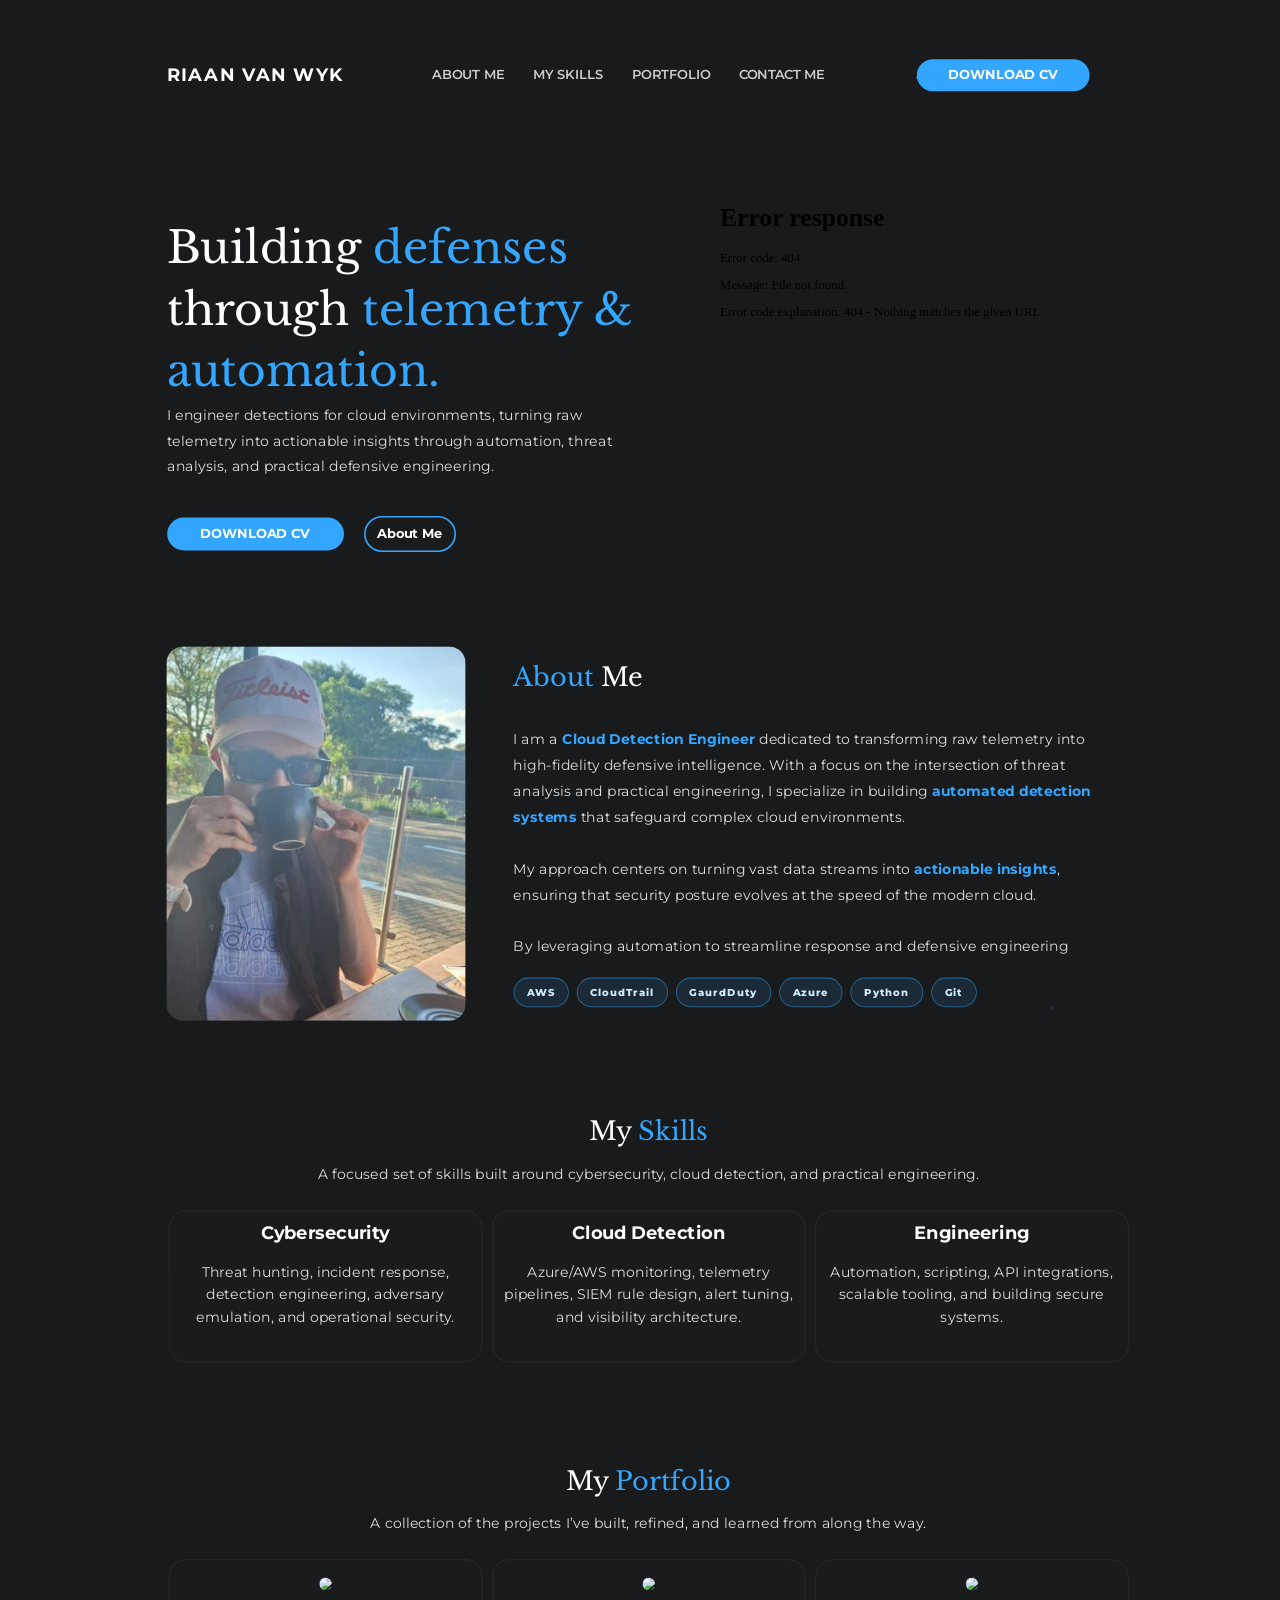
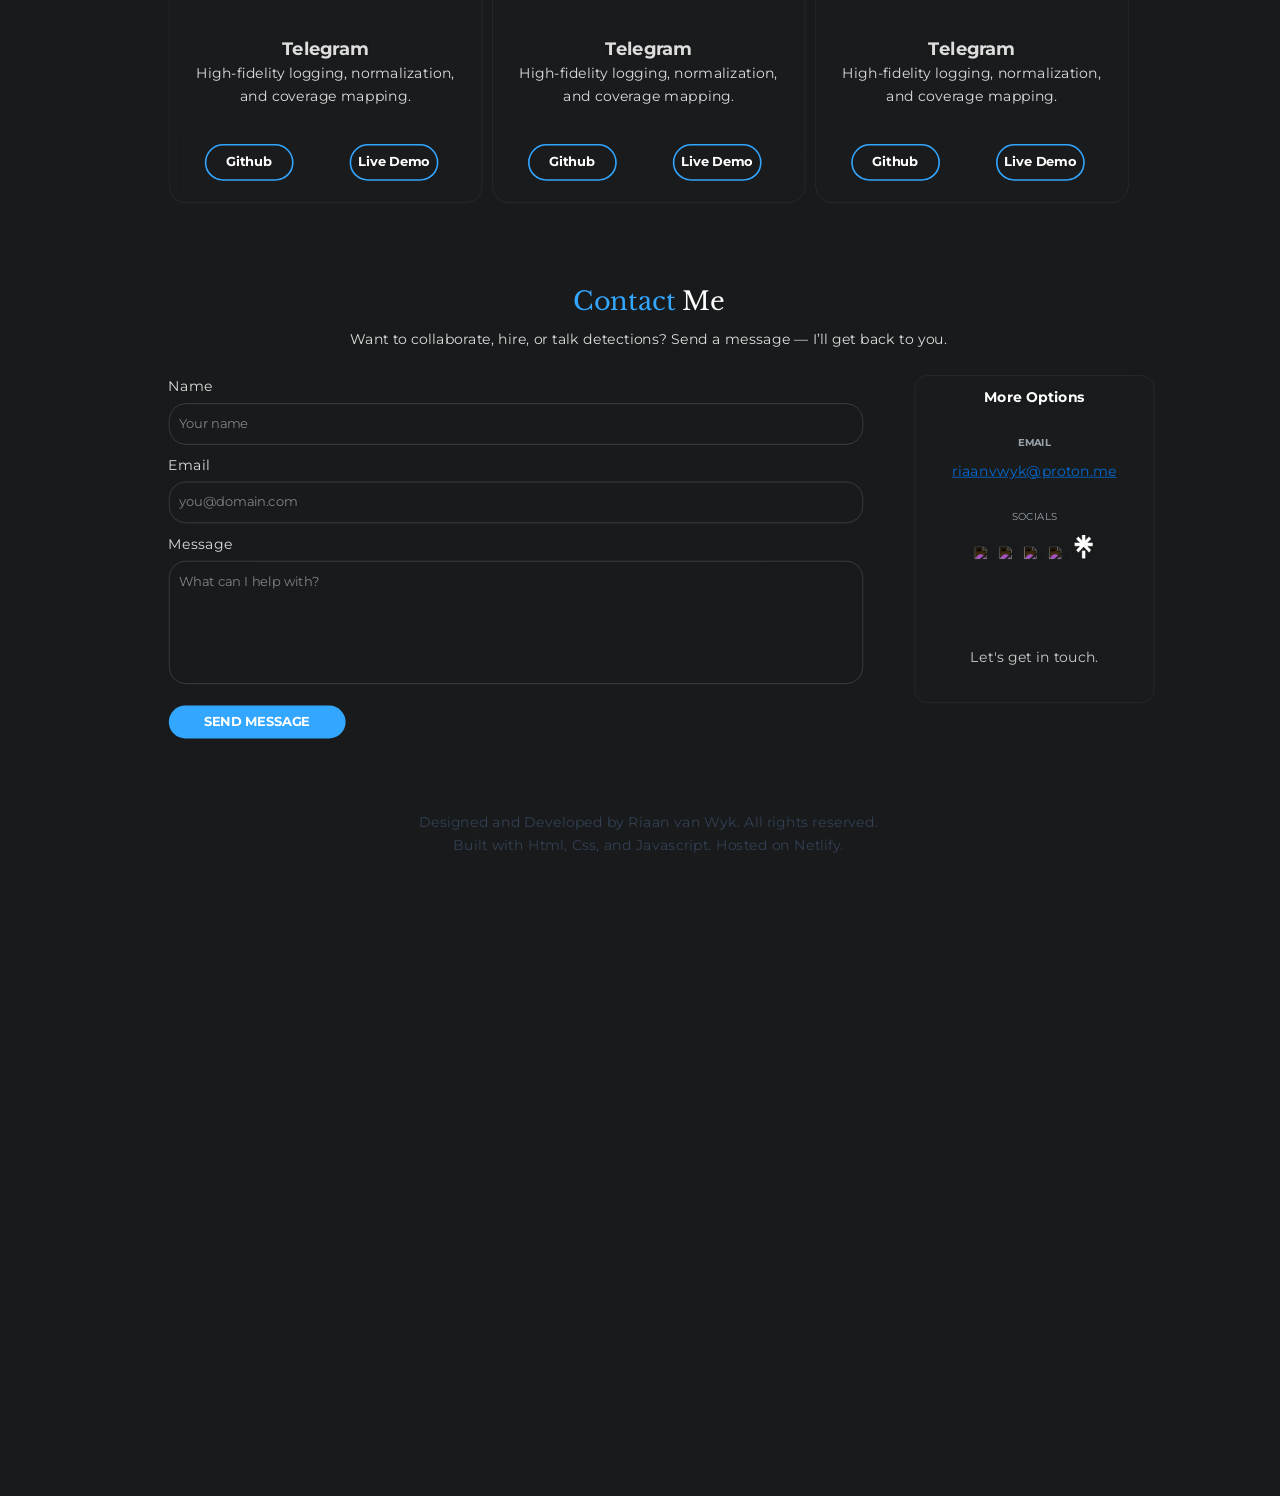
==== contact.html @ 00f238d2 "Add files via upload" ====
﻿<!DOCTYPE html>
<html lang="en-US" prefix="og: https://ogp.me/ns#">
<meta name="viewport" content="width=device-width, initial-scale=1.0">

<head>
  <link rel="preconnect" href="https://fonts.googleapis.com">
  <link rel="preconnect" href="https://fonts.gstatic.com" crossorigin>
  <link
    href="https://fonts.googleapis.com/css2?family=Google+Sans:ital,opsz,wght@0,17..18,400..700;1,17..18,400..700&family=Libre+Baskerville:ital,wght@0,400..700;1,400..700&display=swap"
    rel="stylesheet">

  <!-- Custom Styles -->

  <script>
    function cv() {
      window.open('./cv_Riaan_van_Wyk.docx', '_blank').focus()
    }
    function about() {
      document.getElementById("about").scrollIntoView({
        behavior: "smooth"
      });
    }
    function skills() {
      document.getElementById("skills").scrollIntoView({
        behavior: "smooth"
      });
    }
    function portfolio() {
      document.getElementById("portfolio").scrollIntoView({
        behavior: "smooth"
      });
    }
    function contact() {
      document.getElementById("contact").scrollIntoView({
        behavior: "smooth"
      });
    }

    window.onload = function () {
      setTimeout(function () {
        window.location.href = '#contact'
      }, 1) // A 10ms delay is usually enough to override the browser auto-jump
    }

  </script>
<script>
      function github() {

      parent.location = "https://github.com/Infinity101-jpg/";
    }
    function insta() {
      parent.location = "https://instagram.com/vwykriaan/";
    }
        function linkedin() {
      parent.location = "https://www.linkedin.com/in/riaanvanwyk0810/";
    }
    function x() {
      parent.location = "https://x.com/Riaan461305";
    }
    function linktree() {
      parent.location = "https://linktr.ee/riaanvanwyk";
    }
    function mailme() {
      parent.location = "mailto:riaanvwyk@proton.me";
      window.location.href = "#contact";
    }
</script>
  <style>
    @media (min-width:1251px) {
      .spacer {
        font-size: 0px !important;
        display: none;
      }
    }

    .dots {
      color: #181a1b !important;
      background-color: #181a1b !important;
    }

    .header-name {
      background-color: #181a1b;
      font-size: 22px;
      font-weight: bolder;
      letter-spacing: 2.0px;
      line-height: 2.5 !important;
      color: #fff;
      white-space: nowrap;
      word-break: keep-all;
      display: inline-block;
      max-width: 100%;
      margin-left: 5rem !important;
    }



    @media (max-width: 1250px) {
      .header-name {
        font-size: 21px !important;
      }

      .download {
        width: 200px !important;
        transition: cubic-bezier(1, 0, 0, 1) 0s !important;
      }

      .cloudsec {
        margin-left: -270px !important;
        margin-right: 80px;
        width: calc(56vw + 30px);
        float: right;
      }



      iframe {
        overflow: hidden !important;
      }

      .textinner {
        width: 95% !important;
      }

      .myskills-wrap {
        width: 95% !important;
        float: left;
      }

      .portfolio-actions button a {
        width: 103px !important;
        white-space: nowrap;
      }

      .portfolio-actions button a:hover {
        white-space: nowrap;
      }

      .portfolio-actions {
        padding-bottom: 50px !important;
      }

      h2,
      .myskills-card {
        border-radius: 0px !important;
      }

      .myskills-focus-card {
        height: 77% !important;
      }

      .contact-aside,
      .contact-chip {
        margin-left: 0px !important;
        width: 240px !important;
      }

      .myskills-wrap {
        margin-top: 198px !important
      }

      .myskills-cad {
        margin-top: -220px !important;
      }

      .myskills-tite {
        font-size: 0px !important;
        margin-top: 56px !important;
      }
    }

    .portfolio-actions button a {
      text-decoration: none !important;
    }

    .topdownload::after {
      content: ".........." !important;
      color: #33a6ff !important;
    }

    .topdownload::before {
      content: ".........." !important;
      color: #33a6ff !important;
    }

    .topdownload:hover::before {
      content: "....." !important;
      color: #33a6ff !important;
    }

    .topdownload:hover::after {
      content: "....." !important;
      color: #33a6ff !important;
    }

    .topdownload {
      transition: 0s !important
    }

    * {
      background-color: #181a1b !important;

    }

    a {
      transition: .1s !important;
    }

    .download:hover {
      width: 221px !important;
      letter-spacing: 2px !important;

    }



    .headerlink {
      font-weight: 600 !important;
      color: #ccc !important;
    }

    .headerlink:hover {
      color: #33a6ff !important;
      letter-spacing: 0px !important;
    }

    .lefthero {
      margin-left: 4.2vw;
    }

    a {
      cursor: pointer !important;
    }

    * {
      background-color: #181a1b !important;
    }

    .menu-link:hover {
      color: #33a6ff !important;
    }

    .btn-submit:hover {
      letter-spacing: 2px;
    }

    input,
    textarea {
      padding: 0 !important;
      background-color: #1b1d1e !important;
      border: 1px solid #444 !important;
      font-size: 15px !important;
      font-family: Arial !important;
    }

    path {
      background-color: aqua !important;
    }

    .elementor-col-66 {
      width: 100vw !important;
      margin-left: -230px !important;
    }

    .menu-link:hover,
    .elementor-item:hover {
      letter-spacing: 2px !important;
    }

    .blob-wrapper {
      position: relative;
      width: 420px;
      height: 420px;
      display: flex;
      justify-content: center;
      align-items: center;
    }

    .blue-blob {
      position: absolute;
      width: 420px;
      height: 420px;
      background: radial-gradient(circle at 30% 30%, #4da6ff, #0055ff);
      border-radius: 60% 40% 70% 30% / 40% 60% 30% 70%;
      animation: blobRotate 12s infinite linear;
      filter: blur(20px);
      opacity: 1;
      z-index: 1
    }

    @keyframes blobRotate {
      0% {
        transform: rotate(0deg) scale(1);
      }

      50% {
        transform: rotate(180deg) scale(1.05);
      }

      100% {
        transform: rotate(360deg) scale(1);
      }
    }

    .profile-photo {
      position: relative;
      width: 260px;
      height: 260px;
      border-radius: 50%;
      object-fit: cover;
      z-index: 999;
      border: 4px solid #181a1b;
    }

    .hero {
      display: flex;
      align-items: center;
      justify-content: space-between;
      padding: 60px 0;
      gap: 40px;
    }

    .hero-content {
      flex: 1;
      max-width: 600px;
    }

    .tag {
      font-size: 14px;
      font-weight: 600;
      color: #a855f7;
    }

    body {
      transform: scale(0.8);
      transform-origin: 0 0; /* Ensures it zooms from top-left */
      width: 125%; /* Adjust width to avoid overflow ($1/1.5 = 0.6666$) */
    }

    h1 {
      font-size: 48px;
      line-height: 1.2;
      margin: 20px 0;
    }

    .highlight {
      color: #33a6ff;
    }

    /* About chip / badge (unique class to avoid theme conflicts) */
    .about-badge {
      display: inline-flex;
      align-items: center;
      justify-content: center;
      padding: 11px 16px;
      border-radius: 999px;
      border: 1px solid rgba(51, 166, 255, 0.55);
      background: rgba(51, 166, 255, 0.12) !important;
      color: #cfe9ff;
      font-size: 13px;
      font-weight: 800;
      letter-spacing: 1px;
      cursor: default;
    }

    .about-badge:hover {
      border-color: rgba(51, 166, 255, 0.85);
    }

    p {
      font-size: 18px;
      margin-bottom: 30px;
      color: #444;
    }

    .buttons {
      display: flex;
      gap: 15px;
    }

    .btn {
      padding: 12px 22px;
      border-radius: 6px;
      font-weight: 600;
      text-decoration: none;
    }

    .btn.primary {
      background: #000;
      color: #fff;
    }

    .btn.secondary {
      background: #fff;
      border: 2px solid #000;
      color: #000;
    }

    .hero-image {
      flex: 1;
      display: flex;
      justify-content: center;
    }

    .hero-image img {
      width: 100%;
      max-width: 420px;
      border-radius: 12px;
      object-fit: cover;
    }

    /* Responsive */
    @media (max-width: 900px) {
      .hero {
        flex-direction: column;
        text-align: center;
      }

      .hero-image {
        order: -1;
      }
    }

    body {
      margin: 0;
      height: 200vh !important;
      justify-content: center;
      align-items: center;
    }

    html {
      height: 1px !important;
    }

    .center-box {
      width: 1183px;
      height: 2000px;
      background: transparent !important;
    }
  </style>
  <link rel="stylesheet" href="./w3css.css">

  <link rel="alternate" type="application/rss+xml" href="https://digitaltechnoboxess.com/feed/">
  <!-- Google Tag Manager -->


  <meta name="google-site-verification" content="n6RWavmDfjEUTJ6WFbWmafMRkAKXBaIjyy5vaB46PsI" />
  <meta charset="UTF-8">
  <meta name="viewport" content="width=device-width, initial-scale=1">
  <link rel="profile" href="https://gmpg.org/xfn/11">

  <script src="./extra_scripts.js"></script>

  <!-- Search Engine Optimization by Rank Math - https://rankmath.com/ -->
  <title>Riaan van Wyk | Cloud Detection Engineer</title>
  <meta name="description"
    content="Discover the latest digital marketing and tech tips right here at Digital Techno Box!" />
  <meta name="robots" content="follow, index, max-snippet:-1, max-video-preview:-1, max-image-preview:large" />
  <link rel="canonical" href="https://digitaltechnoboxess.com/" />
  <meta property="og:locale" content="en_US" />
  <meta property="og:type" content="website" />
  <meta property="og:title"
    content="Digital Techno Box | All Digital Marketing &amp; Tech Tips, Tricks - Digital Techno Box" />
  <meta property="og:description"
    content="Discover the latest digital marketing and tech tips right here at Digital Techno Box!" />
  <meta property="og:url" content="https://digitaltechnoboxess.com/" />
  <meta property="og:site_name" content="Digital Techno Box" />
  <meta property="og:updated_time" content="2023-04-30T12:24:31+00:00" />
  <meta property="article:published_time" content="2023-04-22T07:09:15+00:00" />
  <meta property="article:modified_time" content="2023-04-30T12:24:31+00:00" />
  <meta name="twitter:card" content="summary_large_image" />
  <meta name="twitter:title"
    content="Digital Techno Box | All Digital Marketing &amp; Tech Tips, Tricks - Digital Techno Box" />
  <meta name="twitter:description"
    content="Discover the latest digital marketing and tech tips right here at Digital Techno Box!" />
  <meta name="twitter:label1" content="Written by" />
  <meta name="twitter:data1" content="Someshwar Kumbhar" />
  <meta name="twitter:label2" content="Time to read" />
  <meta name="twitter:data2" content="Less than a minute" />
  <script type="application/ld+json"
    class="rank-math-schema">{"@context":"https://schema.org","@graph":[{"@type":"Organization","@id":"https://digitaltechnoboxess.com/#organization","name":"admin","url":"https://digitaltechnoboxess.com","logo":{"@type":"ImageObject","@id":"https://digitaltechnoboxess.com/#logo","url":"https://digitaltechnoboxess.com/wp-content/uploads/2021/12/micro-logo-01.png","contentUrl":"https://digitaltechnoboxess.com/wp-content/uploads/2021/12/micro-logo-01.png","caption":"Digital Techno Box","inLanguage":"en-US","width":"904","height":"279"}},{"@type":"WebSite","@id":"https://digitaltechnoboxess.com/#website","url":"https://digitaltechnoboxess.com","name":"Digital Techno Box","publisher":{"@id":"https://digitaltechnoboxess.com/#organization"},"inLanguage":"en-US","potentialAction":{"@type":"SearchAction","target":"https://digitaltechnoboxess.com/?s={search_term_string}","query-input":"required name=search_term_string"}},{"@type":"WebPage","@id":"https://digitaltechnoboxess.com/#webpage","url":"https://digitaltechnoboxess.com/","name":"Digital Techno Box | All Digital Marketing &amp; Tech Tips, Tricks - Digital Techno Box","datePublished":"2023-04-22T07:09:15+00:00","dateModified":"2023-04-30T12:24:31+00:00","about":{"@id":"https://digitaltechnoboxess.com/#organization"},"isPartOf":{"@id":"https://digitaltechnoboxess.com/#website"},"inLanguage":"en-US"},{"@type":"Person","@id":"https://digitaltechnoboxess.com/author/admin/","name":"Someshwar Kumbhar","description":"My name is Someshwar Kumbhar, and I hold a M.C.A degree from Shivaji University, Kolhapur. With a strong passion for digital marketing, I have been actively involved in the field of SEO since 2018.","url":"https://digitaltechnoboxess.com/author/admin/","image":{"@type":"ImageObject","@id":"https://secure.gravatar.com/avatar/8fbb1780eb636de105585e5d544920d1917be2e1932281afa52e9e69c3ce896c?s=96&amp;d=mm&amp;r=g","url":"https://secure.gravatar.com/avatar/8fbb1780eb636de105585e5d544920d1917be2e1932281afa52e9e69c3ce896c?s=96&amp;d=mm&amp;r=g","caption":"Someshwar Kumbhar","inLanguage":"en-US"},"sameAs":["https://digitaltechnoboxess.com","https://www.facebook.com/someshwar.kumbhar7/"],"worksFor":{"@id":"https://digitaltechnoboxess.com/#organization"}},{"@type":"Article","headline":"Digital Techno Box | All Digital Marketing &amp; Tech Tips, Tricks - Digital Techno Box","datePublished":"2023-04-22T07:09:15+00:00","dateModified":"2023-04-30T12:24:31+00:00","author":{"@id":"https://digitaltechnoboxess.com/author/admin/","name":"Someshwar Kumbhar"},"publisher":{"@id":"https://digitaltechnoboxess.com/#organization"},"description":"Discover the latest digital marketing and tech tips right here at Digital Techno Box!","name":"Digital Techno Box | All Digital Marketing &amp; Tech Tips, Tricks - Digital Techno Box","@id":"https://digitaltechnoboxess.com/#richSnippet","isPartOf":{"@id":"https://digitaltechnoboxess.com/#webpage"},"inLanguage":"en-US","mainEntityOfPage":{"@id":"https://digitaltechnoboxess.com/#webpage"}}]}</script>
  <!-- /Rank Math WordPress SEO plugin -->

  <link rel='dns-prefetch' href='//fonts.googleapis.com' />
  <link rel="alternate" type="application/rss+xml" title="Digital Techno Box &raquo; Feed"
    href="https://digitaltechnoboxess.com/feed/" />
  <link rel="alternate" type="application/rss+xml" title="Digital Techno Box &raquo; Comments Feed"
    href="https://digitaltechnoboxess.com/comments/feed/" />
  <link rel="alternate" title="oEmbed (JSON)" type="application/json+oembed"
    href="https://digitaltechnoboxess.com/wp-json/oembed/1.0/embed?url=https%3A%2F%2Fdigitaltechnoboxess.com%2F" />
  <link rel="alternate" title="oEmbed (XML)" type="text/xml+oembed"
    href="https://digitaltechnoboxess.com/wp-json/oembed/1.0/embed?url=https%3A%2F%2Fdigitaltechnoboxess.com%2F&#038;format=xml" />
  <link rel="alternate" type="application/rss+xml" title="Digital Techno Box &raquo; Stories Feed"
    href="https://digitaltechnoboxess.com/web-stories/feed/">
  <style id='wp-img-auto-sizes-contain-inline-css'>
    img:is([sizes=auto i], [sizes^="auto," i]) {
      contain-intrinsic-size: 3000px 1500px
    }

    /*# sourceURL=wp-img-auto-sizes-contain-inline-css */
  </style>
  <link rel='stylesheet' id='astra-theme-css-css'
    href='https://digitaltechnoboxess.com/wp-content/themes/astra/assets/css/minified/main.min.css?ver=4.1.3'
    media='all' />
  <style id='astra-theme-css-inline-css'>
    :root {
      --ast-container-default-xlg-padding: 3em;
      --ast-container-default-lg-padding: 3em;
      --ast-container-default-slg-padding: 2em;
      --ast-container-default-md-padding: 3em;
      --ast-container-default-sm-padding: 3em;
      --ast-container-default-xs-padding: 2.4em;
      --ast-container-default-xxs-padding: 1.8em;
      --ast-code-block-background: #ECEFF3;
      --ast-comment-inputs-background: #F9FAFB;
    }

    html {
      font-size: 112.5%;
    }

    a {
      color: var(--ast-global-color-0);
    }

    a:hover,
    a:focus {
      color: var(--ast-global-color-1);
    }

    body,
    button,
    input,
    select,
    textarea,
    .ast-button,
    .ast-custom-button {
      font-family: 'Montserrat', sans-serif;
      font-weight: 400;
      font-size: 18px;
      font-size: 1rem;
      line-height: 1.6em;
    }

    blockquote {
      color: var(--ast-global-color-3);
    }

    h1,
    .entry-content h1,
    h2,
    .entry-content h2,
    h3,
    .entry-content h3,
    h4,
    .entry-content h4,
    h5,
    .entry-content h5,
    h6,
    .entry-content h6,
    .site-title,
    .site-title a {
      font-family: 'Roboto Condensed', sans-serif;
      font-weight: normal;
    }

    .site-title {
      font-size: 26px;
      font-size: 1.4444444444444rem;
      display: block;
    }

    .site-header .site-description {
      font-size: 15px;
      font-size: 0.83333333333333rem;
      display: none;
    }

    .entry-title {
      font-size: 26px;
      font-size: 1.4444444444444rem;
    }

    h1,
    .entry-content h1 {
      font-size: 40px;
      font-size: 2.2222222222222rem;
      font-weight: normal;
      font-family: 'Roboto Condensed', sans-serif;
      line-height: 1.4em;
    }

    h2,
    .entry-content h2 {
      font-size: 32px;
      font-size: 1.7777777777778rem;
      font-weight: 700;
      font-family: 'Roboto Condensed', sans-serif;
      line-height: 1.25em;
    }

    h3,
    .entry-content h3 {
      font-size: 26px;
      font-size: 1.4444444444444rem;
      font-weight: normal;
      font-family: 'Roboto Condensed', sans-serif;
      line-height: 1.2em;
    }

    h4,
    .entry-content h4 {
      font-size: 24px;
      font-size: 1.3333333333333rem;
      line-height: 1.2em;
      font-weight: normal;
      font-family: 'Roboto Condensed', sans-serif;
    }

    h5,
    .entry-content h5 {
      font-size: 20px;
      font-size: 1.1111111111111rem;
      line-height: 1.2em;
      font-weight: normal;
      font-family: 'Roboto Condensed', sans-serif;
    }

    h6,
    .entry-content h6 {
      font-size: 16px;
      font-size: 0.88888888888889rem;
      line-height: 1.25em;
      font-weight: normal;
      font-family: 'Roboto Condensed', sans-serif;
    }

    ::selection {
      background-color: var(--ast-global-color-0);
      color: #ffffff;
    }

    body,
    h1,
    .entry-title a,
    .entry-content h1,
    h2,
    .entry-content h2,
    h3,
    .entry-content h3,
    h4,
    .entry-content h4,
    h5,
    .entry-content h5,
    h6,
    .entry-content h6 {
      color: var(--ast-global-color-3);
    }

    .tagcloud a:hover,
    .tagcloud a:focus,
    .tagcloud a.current-item {
      color: #ffffff;
      border-color: var(--ast-global-color-0);
      background-color: var(--ast-global-color-0);
    }

    input:focus,
    input[type="text"]:focus,
    input[type="email"]:focus,
    input[type="url"]:focus,
    input[type="password"]:focus,
    input[type="reset"]:focus,
    input[type="search"]:focus,
    textarea:focus {
      border-color: var(--ast-global-color-0);
    }

    input[type="radio"]:checked,
    input[type=reset],
    input[type="checkbox"]:checked,
    input[type="checkbox"]:hover:checked,
    input[type="checkbox"]:focus:checked,
    input[type=range]::-webkit-slider-thumb {
      border-color: var(--ast-global-color-0);
      background-color: var(--ast-global-color-0);
      box-shadow: none;
    }

    .site-footer a:hover+.post-count,
    .site-footer a:focus+.post-count {
      background: var(--ast-global-color-0);
      border-color: var(--ast-global-color-0);
    }

    .single .nav-links .nav-previous,
    .single .nav-links .nav-next {
      color: var(--ast-global-color-0);
    }

    .entry-meta,
    .entry-meta * {
      line-height: 1.45;
      color: var(--ast-global-color-0);
    }

    .entry-meta a:hover,
    .entry-meta a:hover *,
    .entry-meta a:focus,
    .entry-meta a:focus *,
    .page-links>.page-link,
    .page-links .page-link:hover,
    .post-navigation a:hover {
      color: var(--ast-global-color-1);
    }

    #cat option,
    .secondary .calendar_wrap thead a,
    .secondary .calendar_wrap thead a:visited {
      color: var(--ast-global-color-0);
    }

    .secondary .calendar_wrap #today,
    .ast-progress-val span {
      background: var(--ast-global-color-0);
    }

    .secondary a:hover+.post-count,
    .secondary a:focus+.post-count {
      background: var(--ast-global-color-0);
      border-color: var(--ast-global-color-0);
    }

    .calendar_wrap #today>a {
      color: #ffffff;
    }

    .page-links .page-link,
    .single .post-navigation a {
      color: var(--ast-global-color-0);
    }

    .ast-archive-title {
      color: var(--ast-global-color-2);
    }

    .widget-title {
      font-size: 25px;
      font-size: 1.3888888888889rem;
      color: var(--ast-global-color-2);
    }

    .ast-single-post .entry-content a,
    .ast-comment-content a:not(.ast-comment-edit-reply-wrap a) {
      text-decoration: underline;
    }

    .ast-single-post .wp-block-button .wp-block-button__link,
    .ast-single-post .elementor-button-wrapper .elementor-button,
    .ast-single-post .entry-content .uagb-tab a,
    .ast-single-post .entry-content .uagb-ifb-cta a,
    .ast-single-post .entry-content .wp-block-uagb-buttons a,
    .ast-single-post .entry-content .uabb-module-content a,
    .ast-single-post .entry-content .uagb-post-grid a,
    .ast-single-post .entry-content .uagb-timeline a,
    .ast-single-post .entry-content .uagb-toc__wrap a,
    .ast-single-post .entry-content .uagb-taxomony-box a,
    .ast-single-post .entry-content .woocommerce a,
    .entry-content .wp-block-latest-posts>li>a,
    .ast-single-post .entry-content .wp-block-file__button {
      text-decoration: none;
    }

    a:focus-visible,
    .ast-menu-toggle:focus-visible,
    .site .skip-link:focus-visible,
    .wp-block-loginout input:focus-visible,
    .wp-block-search.wp-block-search__button-inside .wp-block-search__inside-wrapper,
    .ast-header-navigation-arrow:focus-visible {
      outline-style: dotted;
      outline-color: inherit;
      outline-width: thin;
      border-color: transparent;
    }

    input:focus,
    input[type="text"]:focus,
    input[type="email"]:focus,
    input[type="url"]:focus,
    input[type="password"]:focus,
    input[type="reset"]:focus,
    input[type="search"]:focus,
    textarea:focus,
    .wp-block-search__input:focus,
    [data-section="section-header-mobile-trigger"] .ast-button-wrap .ast-mobile-menu-trigger-minimal:focus,
    .ast-mobile-popup-drawer.active .menu-toggle-close:focus,
    .woocommerce-ordering select.orderby:focus,
    #ast-scroll-top:focus,
    .woocommerce a.add_to_cart_button:focus,
    .woocommerce .button.single_add_to_cart_button:focus {
      border-style: dotted;
      border-color: inherit;
      border-width: thin;
      outline-color: transparent;
    }

    .ast-logo-title-inline .site-logo-img {
      padding-right: 1em;
    }

    .site-logo-img img {
      transition: all 0.2s linear;
    }

    .ast-page-builder-template .hentry {
      margin: 0;
    }

    .ast-page-builder-template .site-content>.ast-container {
      max-width: 100%;
      padding: 0;
    }

    .ast-page-builder-template .site-content #primary {
      padding: 0;
      margin: 0;
    }

    .ast-page-builder-template .no-results {
      text-align: center;
      margin: 4em auto;
    }

    .ast-page-builder-template .ast-pagination {
      padding: 2em;
    }

    .ast-page-builder-template .entry-header.ast-no-title.ast-no-thumbnail {
      margin-top: 0;
    }

    .ast-page-builder-template .entry-header.ast-header-without-markup {
      margin-top: 0;
      margin-bottom: 0;
    }

    .ast-page-builder-template .entry-header.ast-no-title.ast-no-meta {
      margin-bottom: 0;
    }

    .ast-page-builder-template.single .post-navigation {
      padding-bottom: 2em;
    }

    .ast-page-builder-template.single-post .site-content>.ast-container {
      max-width: 100%;
    }

    .ast-page-builder-template .entry-header {
      margin-top: 2em;
      margin-left: auto;
      margin-right: auto;
    }

    .ast-page-builder-template .ast-archive-description {
      margin: 2em auto 0;
      padding-left: 20px;
      padding-right: 20px;
    }

    .ast-page-builder-template .ast-row {
      margin-left: 0;
      margin-right: 0;
    }

    .single.ast-page-builder-template .entry-header+.entry-content {
      margin-bottom: 2em;
    }

    @media(min-width: 921px) {

      .ast-page-builder-template.archive.ast-right-sidebar .ast-row article,
      .ast-page-builder-template.archive.ast-left-sidebar .ast-row article {
        padding-left: 0;
        padding-right: 0;
      }
    }

    @media (max-width:921px) {
      #ast-desktop-header {
        display: none;
      }
    }

    @media (min-width:921px) {
      #ast-mobile-header {
        display: none;
      }
    }

    .wp-block-buttons.aligncenter {
      justify-content: center;
    }

    @media (max-width:921px) {

      .ast-theme-transparent-header #primary,
      .ast-theme-transparent-header #secondary {
        padding: 0;
      }
    }

    @media (max-width:921px) {
      .ast-plain-container.ast-no-sidebar #primary {
        padding: 0;
      }
    }

    .ast-plain-container.ast-no-sidebar #primary {
      margin-top: 0;
      margin-bottom: 0;
    }

    .wp-block-button.is-style-outline .wp-block-button__link {
      border-color: var(--ast-global-color-0);
    }

    div.wp-block-button.is-style-outline>.wp-block-button__link:not(.has-text-color),
    div.wp-block-button.wp-block-button__link.is-style-outline:not(.has-text-color) {
      color: var(--ast-global-color-0);
    }

    .wp-block-button.is-style-outline .wp-block-button__link:hover,
    div.wp-block-button.is-style-outline .wp-block-button__link:focus,
    div.wp-block-button.is-style-outline>.wp-block-button__link:not(.has-text-color):hover,
    div.wp-block-button.wp-block-button__link.is-style-outline:not(.has-text-color):hover {
      color: #ffffff;
      background-color: var(--ast-global-color-1);
      border-color: var(--ast-global-color-1);
    }

    .post-page-numbers.current .page-link,
    .ast-pagination .page-numbers.current {
      color: #ffffff;
      border-color: var(--ast-global-color-0);
      background-color: var(--ast-global-color-0);
      border-radius: 2px;
    }

    h1.widget-title {
      font-weight: normal;
    }

    h2.widget-title {
      font-weight: 700;
    }

    h3.widget-title {
      font-weight: normal;
    }

    #page {
      display: inline;
      flex-direction: column;
      min-height: 100vh;
    }

    .ast-404-layout-1 h1.page-title {
      color: var(--ast-global-color-2);
    }

    .single .post-navigation a {
      line-height: 1em;
      height: inherit;
    }

    .error-404 .page-sub-title {
      font-size: 1.5rem;
      font-weight: inherit;
    }

    .search .site-content .content-area .search-form {
      margin-bottom: 0;
    }

    #page .site-content {
      flex-grow: 1;
    }

    .widget {
      margin-bottom: 3.5em;
    }

    #secondary li {
      line-height: 1.5em;
    }

    #secondary .wp-block-group h2 {
      margin-bottom: 0.7em;
    }

    #secondary h2 {
      font-size: 1.7rem;
    }

    .ast-separate-container .ast-article-post,
    .ast-separate-container .ast-article-single,
    .ast-separate-container .ast-comment-list li.depth-1,
    .ast-separate-container .comment-respond {
      padding: 3em;
    }

    .ast-separate-container .ast-comment-list li.depth-1,
    .hentry {
      margin-bottom: 2em;
    }

    .ast-separate-container .ast-archive-description,
    .ast-separate-container .ast-author-box {
      background-color: var(--ast-global-color-5);
      border-bottom: 1px solid var(--ast-border-color);
    }

    .ast-separate-container .comments-title {
      padding: 2em 2em 0 2em;
    }

    .ast-page-builder-template .comment-form-textarea,
    .ast-comment-formwrap .ast-grid-common-col {
      padding: 0;
    }

    .ast-comment-formwrap {
      padding: 0 20px;
      display: inline-flex;
      column-gap: 20px;
    }

    .archive.ast-page-builder-template .entry-header {
      margin-top: 2em;
    }

    .ast-page-builder-template .ast-comment-formwrap {
      width: 100%;
    }

    .entry-title {
      margin-bottom: 0.5em;
    }

    .ast-archive-description p {
      font-size: inherit;
      font-weight: inherit;
      line-height: inherit;
    }

    @media (min-width:921px) {

      .ast-left-sidebar.ast-page-builder-template #secondary,
      .archive.ast-right-sidebar.ast-page-builder-template .site-main {
        padding-left: 20px;
        padding-right: 20px;
      }
    }

    @media (max-width:544px) {
      .ast-comment-formwrap.ast-row {
        column-gap: 10px;
        display: inline-block;
      }

      #ast-commentform .ast-grid-common-col {
        position: relative;
        width: 100%;
      }
    }

    @media (min-width:1201px) {

      .ast-separate-container .ast-article-post,
      .ast-separate-container .ast-article-single,
      .ast-separate-container .ast-author-box,
      .ast-separate-container .ast-404-layout-1,
      .ast-separate-container .no-results {
        padding: 3em;
      }
    }

    @media (max-width:921px) {

      .ast-separate-container #primary,
      .ast-separate-container #secondary {
        padding: 1.5em 0;
      }

      #primary,
      #secondary {
        padding: 1.5em 0;
        margin: 0;
      }

      .ast-left-sidebar #content>.ast-container {
        display: flex;
        flex-direction: column-reverse;
        width: 100%;
      }
    }

    @media (min-width:922px) {

      .ast-separate-container.ast-right-sidebar #primary,
      .ast-separate-container.ast-left-sidebar #primary {
        border: 0;
      }

      .search-no-results.ast-separate-container #primary {
        margin-bottom: 4em;
      }
    }

    .elementor-button-wrapper .elementor-button {
      border-style: solid;
      text-decoration: none;
      border-top-width: 0;
      border-right-width: 0;
      border-left-width: 0;
      border-bottom-width: 0;
    }

    body .elementor-button.elementor-size-sm,
    body .elementor-button.elementor-size-xs,
    body .elementor-button.elementor-size-md,
    body .elementor-button.elementor-size-lg,
    body .elementor-button.elementor-size-xl,
    body .elementor-button {
      padding-top: 15px;
      padding-right: 30px;
      padding-bottom: 15px;
      padding-left: 30px;
    }

    @media (max-width:921px) {

      .elementor-button-wrapper .elementor-button.elementor-size-sm,
      .elementor-button-wrapper .elementor-button.elementor-size-xs,
      .elementor-button-wrapper .elementor-button.elementor-size-md,
      .elementor-button-wrapper .elementor-button.elementor-size-lg,
      .elementor-button-wrapper .elementor-button.elementor-size-xl,
      .elementor-button-wrapper .elementor-button {
        padding-top: 14px;
        padding-right: 28px;
        padding-bottom: 14px;
        padding-left: 28px;
      }
    }

    @media (max-width:544px) {

      .elementor-button-wrapper .elementor-button.elementor-size-sm,
      .elementor-button-wrapper .elementor-button.elementor-size-xs,
      .elementor-button-wrapper .elementor-button.elementor-size-md,
      .elementor-button-wrapper .elementor-button.elementor-size-lg,
      .elementor-button-wrapper .elementor-button.elementor-size-xl,
      .elementor-button-wrapper .elementor-button {
        padding-top: 12px;
        padding-right: 24px;
        padding-bottom: 12px;
        padding-left: 24px;
      }
    }

    .elementor-button-wrapper .elementor-button {
      border-color: var(--ast-global-color-0);
      background-color: var(--ast-global-color-0);
    }

    .elementor-button-wrapper .elementor-button:hover,
    .elementor-button-wrapper .elementor-button:focus {
      color: #ffffff;
      background-color: var(--ast-global-color-1);
      border-color: var(--ast-global-color-1);
    }

    .wp-block-button .wp-block-button__link,
    .elementor-button-wrapper .elementor-button,
    .elementor-button-wrapper .elementor-button:visited {
      color: #ffffff;
    }

    .elementor-button-wrapper .elementor-button {
      font-weight: 500;
      font-size: 16px;
      font-size: 0.8rem;
      line-height: 1em;
    }

    body .elementor-button.elementor-size-sm,
    body .elementor-button.elementor-size-xs,
    body .elementor-button.elementor-size-md,
    body .elementor-button.elementor-size-lg,
    body .elementor-button.elementor-size-xl,
    body .elementor-button {
      font-size: 16px;
      font-size: 0.8rem;
    }

    .wp-block-button .wp-block-button__link:hover,
    .wp-block-button .wp-block-button__link:focus {
      color: #ffffff;
      background-color: var(--ast-global-color-1);
      border-color: var(--ast-global-color-1);
    }

    .elementor-widget-heading h1.elementor-heading-title {
      line-height: 1.4em;
    }

    .elementor-widget-heading h2.elementor-heading-title {
      line-height: 1.25em;
    }

    .elementor-widget-heading h3.elementor-heading-title {
      line-height: 1.2em;
    }

    .elementor-widget-heading h4.elementor-heading-title {
      line-height: 1.2em;
    }

    .elementor-widget-heading h5.elementor-heading-title {
      line-height: 1.2em;
    }

    .elementor-widget-heading h6.elementor-heading-title {
      line-height: 1.25em;
    }

    .wp-block-button .wp-block-button__link,
    .wp-block-search .wp-block-search__button,
    body .wp-block-file .wp-block-file__button {
      border-color: var(--ast-global-color-0);
      background-color: var(--ast-global-color-0);
      color: #ffffff;
      font-family: inherit;
      font-weight: 500;
      line-height: 1em;
      font-size: 16px;
      font-size: 0.88888888888889rem;
      padding-top: 15px;
      padding-right: 30px;
      padding-bottom: 15px;
      padding-left: 30px;
    }

    @media (max-width:921px) {

      .wp-block-button .wp-block-button__link,
      .wp-block-search .wp-block-search__button,
      body .wp-block-file .wp-block-file__button {
        padding-top: 14px;
        padding-right: 28px;
        padding-bottom: 14px;
        padding-left: 28px;
      }
    }

    @media (max-width:544px) {

      .wp-block-button .wp-block-button__link,
      .wp-block-search .wp-block-search__button,
      body .wp-block-file .wp-block-file__button {
        padding-top: 12px;
        padding-right: 24px;
        padding-bottom: 12px;
        padding-left: 24px;
      }
    }

    .menu-toggle,
    button,
    .ast-button,
    .ast-custom-button,
    .button,
    input#submit,
    input[type="button"],
    input[type="submit"],
    input[type="reset"],
    form[CLASS*="wp-block-search__"].wp-block-search .wp-block-search__inside-wrapper .wp-block-search__button,
    body .wp-block-file .wp-block-file__button,
    .search .search-submit,
    .woocommerce a.button,
    .woocommerce button.button,
    .woocommerce .woocommerce-message a.button,
    .woocommerce #respond input#submit.alt,
    .woocommerce input.button.alt,
    .woocommerce input.button,
    .woocommerce input.button:disabled,
    .woocommerce input.button:disabled[disabled],
    .woocommerce input.button:disabled:hover,
    .woocommerce input.button:disabled[disabled]:hover,
    .woocommerce #respond input#submit,
    .woocommerce button.button.alt.disabled,
    .wc-block-grid__products .wc-block-grid__product .wp-block-button__link,
    .wc-block-grid__product-onsale,
    [CLASS*="wc-block"] button,
    .woocommerce-js .astra-cart-drawer .astra-cart-drawer-content .woocommerce-mini-cart__buttons .button:not(.checkout):not(.ast-continue-shopping),
    .woocommerce-js .astra-cart-drawer .astra-cart-drawer-content .woocommerce-mini-cart__buttons a.checkout,
    .woocommerce button.button.alt.disabled.wc-variation-selection-needed {
      border-style: solid;
      border-top-width: 0;
      border-right-width: 0;
      border-left-width: 0;
      border-bottom-width: 0;
      color: #ffffff;
      border-color: var(--ast-global-color-0);
      background-color: var(--ast-global-color-0);
      padding-top: 15px;
      padding-right: 30px;
      padding-bottom: 15px;
      padding-left: 30px;
      font-family: inherit;
      font-weight: 500;
      font-size: 16px;
      font-size: 0.88888888888889rem;
      line-height: 1em;
    }

    button:focus,
    .menu-toggle:hover,
    button:hover,
    .ast-button:hover,
    .ast-custom-button:hover .button:hover,
    .ast-custom-button:hover,
    input[type=reset]:hover,
    input[type=reset]:focus,
    input#submit:hover,
    input#submit:focus,
    input[type="button"]:hover,
    input[type="button"]:focus,
    input[type="submit"]:hover,
    input[type="submit"]:focus,
    form[CLASS*="wp-block-search__"].wp-block-search .wp-block-search__inside-wrapper .wp-block-search__button:hover,
    form[CLASS*="wp-block-search__"].wp-block-search .wp-block-search__inside-wrapper .wp-block-search__button:focus,
    body .wp-block-file .wp-block-file__button:hover,
    body .wp-block-file .wp-block-file__button:focus,
    .woocommerce a.button:hover,
    .woocommerce button.button:hover,
    .woocommerce .woocommerce-message a.button:hover,
    .woocommerce #respond input#submit:hover,
    .woocommerce #respond input#submit.alt:hover,
    .woocommerce input.button.alt:hover,
    .woocommerce input.button:hover,
    .woocommerce button.button.alt.disabled:hover,
    .wc-block-grid__products .wc-block-grid__product .wp-block-button__link:hover,
    [CLASS*="wc-block"] button:hover,
    .woocommerce-js .astra-cart-drawer .astra-cart-drawer-content .woocommerce-mini-cart__buttons .button:not(.checkout):not(.ast-continue-shopping):hover,
    .woocommerce-js .astra-cart-drawer .astra-cart-drawer-content .woocommerce-mini-cart__buttons a.checkout:hover,
    .woocommerce button.button.alt.disabled.wc-variation-selection-needed:hover {
      color: #ffffff;
      background-color: var(--ast-global-color-1);
      border-color: var(--ast-global-color-1);
    }

    form[CLASS*="wp-block-search__"].wp-block-search .wp-block-search__inside-wrapper .wp-block-search__button.has-icon {
      padding-top: calc(15px - 3px);
      padding-right: calc(30px - 3px);
      padding-bottom: calc(15px - 3px);
      padding-left: calc(30px - 3px);
    }

    @media (max-width:921px) {

      .menu-toggle,
      button,
      .ast-button,
      .ast-custom-button,
      .button,
      input#submit,
      input[type="button"],
      input[type="submit"],
      input[type="reset"],
      form[CLASS*="wp-block-search__"].wp-block-search .wp-block-search__inside-wrapper .wp-block-search__button,
      body .wp-block-file .wp-block-file__button,
      .search .search-submit,
      .woocommerce a.button,
      .woocommerce button.button,
      .woocommerce .woocommerce-message a.button,
      .woocommerce #respond input#submit.alt,
      .woocommerce input.button.alt,
      .woocommerce input.button,
      .woocommerce input.button:disabled,
      .woocommerce input.button:disabled[disabled],
      .woocommerce input.button:disabled:hover,
      .woocommerce input.button:disabled[disabled]:hover,
      .woocommerce #respond input#submit,
      .woocommerce button.button.alt.disabled,
      .wc-block-grid__products .wc-block-grid__product .wp-block-button__link,
      .wc-block-grid__product-onsale,
      [CLASS*="wc-block"] button,
      .woocommerce-js .astra-cart-drawer .astra-cart-drawer-content .woocommerce-mini-cart__buttons .button:not(.checkout):not(.ast-continue-shopping),
      .woocommerce-js .astra-cart-drawer .astra-cart-drawer-content .woocommerce-mini-cart__buttons a.checkout,
      .woocommerce button.button.alt.disabled.wc-variation-selection-needed {
        padding-top: 14px;
        padding-right: 28px;
        padding-bottom: 14px;
        padding-left: 28px;
      }
    }

    @media (max-width:544px) {

      .menu-toggle,
      button,
      .ast-button,
      .ast-custom-button,
      .button,
      input#submit,
      input[type="button"],
      input[type="submit"],
      input[type="reset"],
      form[CLASS*="wp-block-search__"].wp-block-search .wp-block-search__inside-wrapper .wp-block-search__button,
      body .wp-block-file .wp-block-file__button,
      .search .search-submit,
      .woocommerce a.button,
      .woocommerce button.button,
      .woocommerce .woocommerce-message a.button,
      .woocommerce #respond input#submit.alt,
      .woocommerce input.button.alt,
      .woocommerce input.button,
      .woocommerce input.button:disabled,
      .woocommerce input.button:disabled[disabled],
      .woocommerce input.button:disabled:hover,
      .woocommerce input.button:disabled[disabled]:hover,
      .woocommerce #respond input#submit,
      .woocommerce button.button.alt.disabled,
      .wc-block-grid__products .wc-block-grid__product .wp-block-button__link,
      .wc-block-grid__product-onsale,
      [CLASS*="wc-block"] button,
      .woocommerce-js .astra-cart-drawer .astra-cart-drawer-content .woocommerce-mini-cart__buttons .button:not(.checkout):not(.ast-continue-shopping),
      .woocommerce-js .astra-cart-drawer .astra-cart-drawer-content .woocommerce-mini-cart__buttons a.checkout,
      .woocommerce button.button.alt.disabled.wc-variation-selection-needed {
        padding-top: 12px;
        padding-right: 24px;
        padding-bottom: 12px;
        padding-left: 24px;
      }
    }

    @media (max-width:921px) {
      .ast-mobile-header-stack .main-header-bar .ast-search-menu-icon {
        display: inline-block;
      }

      .ast-header-break-point.ast-header-custom-item-outside .ast-mobile-header-stack .main-header-bar .ast-search-icon {
        margin: 0;
      }

      .ast-comment-avatar-wrap img {
        max-width: 2.5em;
      }

      .ast-separate-container .ast-comment-list li.depth-1 {
        padding: 1.5em 2.14em;
      }

      .ast-separate-container .comment-respond {
        padding: 2em 2.14em;
      }

      .ast-comment-meta {
        padding: 0 1.8888em 1.3333em;
      }
    }

    @media (min-width:544px) {
      .ast-container {
        max-width: 100%;
      }
    }

    @media (max-width:544px) {

      .ast-separate-container .ast-article-post,
      .ast-separate-container .ast-article-single,
      .ast-separate-container .comments-title,
      .ast-separate-container .ast-archive-description {
        padding: 1.5em 1em;
      }

      .ast-separate-container #content .ast-container {
        padding-left: 0.54em;
        padding-right: 0.54em;
      }

      .ast-separate-container .ast-comment-list li.depth-1 {
        padding: 1.5em 1em;
        margin-bottom: 1.5em;
      }

      .ast-separate-container .ast-comment-list .bypostauthor {
        padding: .5em;
      }

      .ast-search-menu-icon.ast-dropdown-active .search-field {
        width: 170px;
      }
    }

    .ast-separate-container {
      background-color: var(--ast-global-color-4);
      ;
    }

    @media (max-width:921px) {
      .widget-title {
        font-size: 25px;
        font-size: 1.3888888888889rem;
      }

      body,
      button,
      input,
      select,
      textarea,
      .ast-button,
      .ast-custom-button {
        font-size: 18px;
        font-size: 1rem;
      }

      #secondary,
      #secondary button,
      #secondary input,
      #secondary select,
      #secondary textarea {
        font-size: 18px;
        font-size: 1rem;
      }

      .site-title {
        display: block;
      }

      .site-header .site-description {
        display: none;
      }

      .entry-title {
        font-size: 30px;
      }

      h1,
      .entry-content h1 {
        font-size: 30px;
      }

      h2,
      .entry-content h2 {
        font-size: 25px;
      }

      h3,
      .entry-content h3 {
        font-size: 20px;
      }
    }

    @media (max-width:544px) {
      .site-title {
        display: block;
      }

      .site-header .site-description {
        display: none;
      }

      .entry-title {
        font-size: 30px;
      }

      h1,
      .entry-content h1 {
        font-size: 30px;
      }

      h2,
      .entry-content h2 {
        font-size: 25px;
      }

      h3,
      .entry-content h3 {
        font-size: 20px;
      }
    }

    @media (max-width:544px) {
      html {
        font-size: 102.6%;
      }
    }

    @media (min-width:922px) {
      .ast-container {
        max-width: 1240px;
      }
    }

    @media (min-width:922px) {
      .site-content .ast-container {
        display: flex;
      }
    }

    @media (max-width:921px) {
      .site-content .ast-container {
        flex-direction: column;
      }
    }

    @media (min-width:922px) {

      .main-header-menu .sub-menu .menu-item.ast-left-align-sub-menu:hover>.sub-menu,
      .main-header-menu .sub-menu .menu-item.ast-left-align-sub-menu.focus>.sub-menu {
        margin-left: -0px;
      }
    }

    blockquote,
    cite {
      font-style: initial;
    }

    .wp-block-file {
      display: flex;
      align-items: center;
      flex-wrap: wrap;
      justify-content: space-between;
    }

    .wp-block-pullquote {
      border: none;
    }

    .wp-block-pullquote blockquote::before {
      content: "\201D";
      font-family: "Helvetica", sans-serif;
      display: flex;
      transform: rotate(180deg);
      font-size: 6rem;
      font-style: normal;
      line-height: 1;
      font-weight: bold;
      align-items: center;
      justify-content: center;
    }

    .has-text-align-right>blockquote::before {
      justify-content: flex-start;
    }

    .has-text-align-left>blockquote::before {
      justify-content: flex-end;
    }

    figure.wp-block-pullquote.is-style-solid-color blockquote {
      max-width: 100%;
      text-align: inherit;
    }

    html body {
      --wp--custom--ast-default-block-top-padding: 3em;
      --wp--custom--ast-default-block-right-padding: 3em;
      --wp--custom--ast-default-block-bottom-padding: 3em;
      --wp--custom--ast-default-block-left-padding: 3em;
      --wp--custom--ast-container-width: 1200px;
      --wp--custom--ast-content-width-size: 1200px;
      --wp--custom--ast-wide-width-size: calc(1200px + var(--wp--custom--ast-default-block-left-padding) + var(--wp--custom--ast-default-block-right-padding));
    }

    .ast-narrow-container {
      --wp--custom--ast-content-width-size: 750px;
      --wp--custom--ast-wide-width-size: 750px;
    }

    @media(max-width: 921px) {
      html body {
        --wp--custom--ast-default-block-top-padding: 3em;
        --wp--custom--ast-default-block-right-padding: 2em;
        --wp--custom--ast-default-block-bottom-padding: 3em;
        --wp--custom--ast-default-block-left-padding: 2em;
      }
    }

    @media(max-width: 544px) {
      html body {
        --wp--custom--ast-default-block-top-padding: 3em;
        --wp--custom--ast-default-block-right-padding: 1.5em;
        --wp--custom--ast-default-block-bottom-padding: 3em;
        --wp--custom--ast-default-block-left-padding: 1.5em;
      }
    }

    .entry-content>.wp-block-group,
    .entry-content>.wp-block-cover,
    .entry-content>.wp-block-columns {
      padding-top: var(--wp--custom--ast-default-block-top-padding);
      padding-right: var(--wp--custom--ast-default-block-right-padding);
      padding-bottom: var(--wp--custom--ast-default-block-bottom-padding);
      padding-left: var(--wp--custom--ast-default-block-left-padding);
    }

    .ast-plain-container.ast-no-sidebar .entry-content>.alignfull,
    .ast-page-builder-template .ast-no-sidebar .entry-content>.alignfull {
      margin-left: calc(-50vw + 50%);
      margin-right: calc(-50vw + 50%);
      max-width: 100vw;
      width: 100vw;
    }

    .ast-plain-container.ast-no-sidebar .entry-content .alignfull .alignfull,
    .ast-page-builder-template.ast-no-sidebar .entry-content .alignfull .alignfull,
    .ast-plain-container.ast-no-sidebar .entry-content .alignfull .alignwide,
    .ast-page-builder-template.ast-no-sidebar .entry-content .alignfull .alignwide,
    .ast-plain-container.ast-no-sidebar .entry-content .alignwide .alignfull,
    .ast-page-builder-template.ast-no-sidebar .entry-content .alignwide .alignfull,
    .ast-plain-container.ast-no-sidebar .entry-content .alignwide .alignwide,
    .ast-page-builder-template.ast-no-sidebar .entry-content .alignwide .alignwide,
    .ast-plain-container.ast-no-sidebar .entry-content .wp-block-column .alignfull,
    .ast-page-builder-template.ast-no-sidebar .entry-content .wp-block-column .alignfull,
    .ast-plain-container.ast-no-sidebar .entry-content .wp-block-column .alignwide,
    .ast-page-builder-template.ast-no-sidebar .entry-content .wp-block-column .alignwide {
      margin-left: auto;
      margin-right: auto;
      width: 100%;
    }

    [ast-blocks-layout] .wp-block-separator:not(.is-style-dots) {
      height: 0;
    }

    [ast-blocks-layout] .wp-block-separator {
      margin: 20px auto;
    }

    [ast-blocks-layout] .wp-block-separator:not(.is-style-wide):not(.is-style-dots) {
      max-width: 100px;
    }

    [ast-blocks-layout] .wp-block-separator.has-background {
      padding: 0;
    }

    .entry-content[ast-blocks-layout]>* {
      max-width: var(--wp--custom--ast-content-width-size);
      margin-left: auto;
      margin-right: auto;
    }

    .entry-content[ast-blocks-layout]>.alignwide {
      max-width: var(--wp--custom--ast-wide-width-size);
    }

    .entry-content[ast-blocks-layout] .alignfull {
      max-width: none;
    }

    .entry-content .wp-block-columns {
      margin-bottom: 0;
    }

    blockquote {
      margin: 1.5em;
      border: none;
    }

    .wp-block-quote:not(.has-text-align-right):not(.has-text-align-center) {
      border-left: 5px solid rgba(0, 0, 0, 0.05);
    }

    .has-text-align-right>blockquote,
    blockquote.has-text-align-right {
      border-right: 5px solid rgba(0, 0, 0, 0.05);
    }

    .has-text-align-left>blockquote,
    blockquote.has-text-align-left {
      border-left: 5px solid rgba(0, 0, 0, 0.05);
    }

    .wp-block-site-tagline,
    .wp-block-latest-posts .read-more {
      margin-top: 15px;
    }

    .wp-block-loginout p label {
      display: block;
    }

    .wp-block-loginout p:not(.login-remember):not(.login-submit) input {
      width: 100%;
    }

    .wp-block-loginout input:focus {
      border-color: transparent;
    }

    .wp-block-loginout input:focus {
      outline: thin dotted;
    }

    .entry-content .wp-block-media-text .wp-block-media-text__content {
      padding: 0 0 0 8%;
    }

    .entry-content .wp-block-media-text.has-media-on-the-right .wp-block-media-text__content {
      padding: 0 8% 0 0;
    }

    .entry-content .wp-block-media-text.has-background .wp-block-media-text__content {
      padding: 8%;
    }

    .entry-content .wp-block-cover:not([class*="background-color"]) .wp-block-cover__inner-container,
    .entry-content .wp-block-cover:not([class*="background-color"]) .wp-block-cover-image-text,
    .entry-content .wp-block-cover:not([class*="background-color"]) .wp-block-cover-text,
    .entry-content .wp-block-cover-image:not([class*="background-color"]) .wp-block-cover__inner-container,
    .entry-content .wp-block-cover-image:not([class*="background-color"]) .wp-block-cover-image-text,
    .entry-content .wp-block-cover-image:not([class*="background-color"]) .wp-block-cover-text {
      color: var(--ast-global-color-5);
    }

    .wp-block-loginout .login-remember input {
      width: 1.1rem;
      height: 1.1rem;
      margin: 0 5px 4px 0;
      vertical-align: middle;
    }

    .wp-block-latest-posts>li>*:first-child,
    .wp-block-latest-posts:not(.is-grid)>li:first-child {
      margin-top: 0;
    }

    .wp-block-search__inside-wrapper .wp-block-search__input {
      padding: 0 10px;
      color: var(--ast-global-color-3);
      background: var(--ast-global-color-5);
      border-color: var(--ast-border-color);
    }

    .wp-block-latest-posts .read-more {
      margin-bottom: 1.5em;
    }

    .wp-block-search__no-button .wp-block-search__inside-wrapper .wp-block-search__input {
      padding-top: 5px;
      padding-bottom: 5px;
    }

    .wp-block-latest-posts .wp-block-latest-posts__post-date,
    .wp-block-latest-posts .wp-block-latest-posts__post-author {
      font-size: 1rem;
    }

    .wp-block-latest-posts>li>*,
    .wp-block-latest-posts:not(.is-grid)>li {
      margin-top: 12px;
      margin-bottom: 12px;
    }

    .ast-page-builder-template .entry-content[ast-blocks-layout]>*,
    .ast-page-builder-template .entry-content[ast-blocks-layout]>.alignfull>* {
      max-width: none;
    }

    .ast-page-builder-template .entry-content[ast-blocks-layout]>.alignwide>* {
      max-width: var(--wp--custom--ast-wide-width-size);
    }

    .ast-page-builder-template .entry-content[ast-blocks-layout]>.inherit-container-width>*,
    .ast-page-builder-template .entry-content[ast-blocks-layout]>*>*,
    .entry-content[ast-blocks-layout]>.wp-block-cover .wp-block-cover__inner-container {
      max-width: var(--wp--custom--ast-content-width-size);
      margin-left: auto;
      margin-right: auto;
    }

    .entry-content[ast-blocks-layout] .wp-block-cover:not(.alignleft):not(.alignright) {
      width: auto;
    }

    @media(max-width: 1200px) {

      .ast-separate-container .entry-content>.alignfull,
      .ast-separate-container .entry-content[ast-blocks-layout]>.alignwide,
      .ast-plain-container .entry-content[ast-blocks-layout]>.alignwide,
      .ast-plain-container .entry-content .alignfull {
        margin-left: calc(-1 * min(var(--ast-container-default-xlg-padding), 20px));
        margin-right: calc(-1 * min(var(--ast-container-default-xlg-padding), 20px));
      }
    }

    @media(min-width: 1201px) {
      .ast-separate-container .entry-content>.alignfull {
        margin-left: calc(-1 * var(--ast-container-default-xlg-padding));
        margin-right: calc(-1 * var(--ast-container-default-xlg-padding));
      }

      .ast-separate-container .entry-content[ast-blocks-layout]>.alignwide,
      .ast-plain-container .entry-content[ast-blocks-layout]>.alignwide {
        margin-left: calc(-1 * var(--wp--custom--ast-default-block-left-padding));
        margin-right: calc(-1 * var(--wp--custom--ast-default-block-right-padding));
      }
    }

    @media(min-width: 921px) {

      .ast-separate-container .entry-content .wp-block-group.alignwide:not(.inherit-container-width)> :where(:not(.alignleft):not(.alignright)),
      .ast-plain-container .entry-content .wp-block-group.alignwide:not(.inherit-container-width)> :where(:not(.alignleft):not(.alignright)) {
        max-width: calc(var(--wp--custom--ast-content-width-size) + 80px);
      }

      .ast-plain-container.ast-right-sidebar .entry-content[ast-blocks-layout] .alignfull,
      .ast-plain-container.ast-left-sidebar .entry-content[ast-blocks-layout] .alignfull {
        margin-left: -60px;
        margin-right: -60px;
      }
    }

    @media(min-width: 544px) {
      .entry-content>.alignleft {
        margin-right: 20px;
      }

      .entry-content>.alignright {
        margin-left: 20px;
      }
    }

    @media (max-width:544px) {
      .wp-block-columns .wp-block-column:not(:last-child) {
        margin-bottom: 20px;
      }

      .wp-block-latest-posts {
        margin: 0;
      }
    }

    @media(max-width: 600px) {

      .entry-content .wp-block-media-text .wp-block-media-text__content,
      .entry-content .wp-block-media-text.has-media-on-the-right .wp-block-media-text__content {
        padding: 8% 0 0;
      }

      .entry-content .wp-block-media-text.has-background .wp-block-media-text__content {
        padding: 8%;
      }
    }

    .ast-separate-container .entry-content .uagb-is-root-container {
      padding-left: 0;
    }

    .ast-page-builder-template .entry-header {
      padding-left: 0;
    }

    @media(min-width: 1201px) {
      .ast-separate-container .entry-content>.uagb-is-root-container {
        margin-left: 0;
        margin-right: 0;
      }
    }

    .ast-narrow-container .site-content .wp-block-uagb-image--align-full .wp-block-uagb-image__figure {
      max-width: 100%;
      margin-left: auto;
      margin-right: auto;
    }

    .entry-content ul,
    .entry-content ol {
      padding: revert;
      margin: revert;
    }

    :root .has-ast-global-color-0-color {
      color: var(--ast-global-color-0);
    }

    :root .has-ast-global-color-0-background-color {
      background-color: var(--ast-global-color-0);
    }

    :root .wp-block-button .has-ast-global-color-0-color {
      color: var(--ast-global-color-0);
    }

    :root .wp-block-button .has-ast-global-color-0-background-color {
      background-color: var(--ast-global-color-0);
    }

    :root .has-ast-global-color-1-color {
      color: var(--ast-global-color-1);
    }

    :root .has-ast-global-color-1-background-color {
      background-color: var(--ast-global-color-1);
    }

    :root .wp-block-button .has-ast-global-color-1-color {
      color: var(--ast-global-color-1);
    }

    :root .wp-block-button .has-ast-global-color-1-background-color {
      background-color: var(--ast-global-color-1);
    }

    :root .has-ast-global-color-2-color {
      color: var(--ast-global-color-2);
    }

    :root .has-ast-global-color-2-background-color {
      background-color: var(--ast-global-color-2);
    }

    :root .wp-block-button .has-ast-global-color-2-color {
      color: var(--ast-global-color-2);
    }

    :root .wp-block-button .has-ast-global-color-2-background-color {
      background-color: var(--ast-global-color-2);
    }

    :root .has-ast-global-color-3-color {
      color: var(--ast-global-color-3);
    }

    :root .has-ast-global-color-3-background-color {
      background-color: var(--ast-global-color-3);
    }

    :root .wp-block-button .has-ast-global-color-3-color {
      color: var(--ast-global-color-3);
    }

    :root .wp-block-button .has-ast-global-color-3-background-color {
      background-color: var(--ast-global-color-3);
    }

    :root .has-ast-global-color-4-color {
      color: var(--ast-global-color-4);
    }

    :root .has-ast-global-color-4-background-color {
      background-color: var(--ast-global-color-4);
    }

    :root .wp-block-button .has-ast-global-color-4-color {
      color: var(--ast-global-color-4);
    }

    :root .wp-block-button .has-ast-global-color-4-background-color {
      background-color: var(--ast-global-color-4);
    }

    :root .has-ast-global-color-5-color {
      color: var(--ast-global-color-5);
    }

    :root .has-ast-global-color-5-background-color {
      background-color: var(--ast-global-color-5);
    }

    :root .wp-block-button .has-ast-global-color-5-color {
      color: var(--ast-global-color-5);
    }

    :root .wp-block-button .has-ast-global-color-5-background-color {
      background-color: var(--ast-global-color-5);
    }

    :root .has-ast-global-color-6-color {
      color: var(--ast-global-color-6);
    }

    :root .has-ast-global-color-6-background-color {
      background-color: var(--ast-global-color-6);
    }

    :root .wp-block-button .has-ast-global-color-6-color {
      color: var(--ast-global-color-6);
    }

    :root .wp-block-button .has-ast-global-color-6-background-color {
      background-color: var(--ast-global-color-6);
    }

    :root .has-ast-global-color-7-color {
      color: var(--ast-global-color-7);
    }

    :root .has-ast-global-color-7-background-color {
      background-color: var(--ast-global-color-7);
    }

    :root .wp-block-button .has-ast-global-color-7-color {
      color: var(--ast-global-color-7);
    }

    :root .wp-block-button .has-ast-global-color-7-background-color {
      background-color: var(--ast-global-color-7);
    }

    :root .has-ast-global-color-8-color {
      color: var(--ast-global-color-8);
    }

    :root .has-ast-global-color-8-background-color {
      background-color: var(--ast-global-color-8);
    }

    :root .wp-block-button .has-ast-global-color-8-color {
      color: var(--ast-global-color-8);
    }

    :root .wp-block-button .has-ast-global-color-8-background-color {
      background-color: var(--ast-global-color-8);
    }

    :root {
      --ast-global-color-0: #046bd2;
      --ast-global-color-1: #045cb4;
      --ast-global-color-2: #1e293b;
      --ast-global-color-3: #334155;
      --ast-global-color-4: #f9fafb;
      --ast-global-color-5: #FFFFFF;
      --ast-global-color-6: #e2e8f0;
      --ast-global-color-7: #cbd5e1;
      --ast-global-color-8: #94a3b8;
    }

    :root {
      --ast-border-color: var(--ast-global-color-6);
    }

    .ast-single-entry-banner {
      -js-display: flex;
      display: flex;
      flex-direction: column;
      justify-content: center;
      text-align: center;
      position: relative;
      background: #eeeeee;
    }

    .ast-single-entry-banner[data-banner-layout="layout-1"] {
      max-width: 1200px;
      background: inherit;
      padding: 20px 0;
    }

    .ast-single-entry-banner[data-banner-width-type="custom"] {
      margin: 0 auto;
      width: 100%;
    }

    .ast-single-entry-banner+.site-content .entry-header {
      margin-bottom: 0;
    }

    header.entry-header .entry-title {
      font-weight: 600;
      font-size: 32px;
      font-size: 1.7777777777778rem;
    }

    header.entry-header>*:not(:last-child) {
      margin-bottom: 10px;
    }

    .ast-archive-entry-banner {
      -js-display: flex;
      display: flex;
      flex-direction: column;
      justify-content: center;
      text-align: center;
      position: relative;
      background: #eeeeee;
    }

    .ast-archive-entry-banner[data-banner-width-type="custom"] {
      margin: 0 auto;
      width: 100%;
    }

    .ast-archive-entry-banner[data-banner-layout="layout-1"] {
      background: inherit;
      padding: 20px 0;
      text-align: left;
    }

    body.archive .ast-archive-description {
      max-width: 1200px;
      width: 100%;
      text-align: left;
      padding-top: 3em;
      padding-right: 3em;
      padding-bottom: 3em;
      padding-left: 3em;
    }

    body.archive .ast-archive-description .ast-archive-title,
    body.archive .ast-archive-description .ast-archive-title * {
      font-weight: 600;
      font-size: 32px;
      font-size: 1.7777777777778rem;
    }

    body.archive .ast-archive-description>*:not(:last-child) {
      margin-bottom: 10px;
    }

    @media (max-width:921px) {
      body.archive .ast-archive-description {
        text-align: left;
      }
    }

    @media (max-width:544px) {
      body.archive .ast-archive-description {
        text-align: left;
      }
    }

    .ast-breadcrumbs .trail-browse,
    .ast-breadcrumbs .trail-items,
    .ast-breadcrumbs .trail-items li {
      display: inline-block;
      margin: 0;
      padding: 0;
      border: none;
      background: inherit;
      text-indent: 0;
    }

    .ast-breadcrumbs .trail-browse {
      font-size: inherit;
      font-style: inherit;
      font-weight: inherit;
      color: inherit;
    }

    .ast-breadcrumbs .trail-items {
      list-style: none;
    }

    .trail-items li::after {
      padding: 0 0.3em;
      content: "\00bb";
    }

    .trail-items li:last-of-type::after {
      display: none;
    }

    h1,
    .entry-content h1,
    h2,
    .entry-content h2,
    h3,
    .entry-content h3,
    h4,
    .entry-content h4,
    h5,
    .entry-content h5,
    h6,
    .entry-content h6 {
      color: var(--ast-global-color-2);
    }

    .entry-title a {
      color: var(--ast-global-color-2);
    }

    @media (max-width:921px) {

      .ast-builder-grid-row-container.ast-builder-grid-row-tablet-3-firstrow .ast-builder-grid-row>*:first-child,
      .ast-builder-grid-row-container.ast-builder-grid-row-tablet-3-lastrow .ast-builder-grid-row>*:last-child {
        grid-column: 1 / -1;
      }
    }

    @media (max-width:544px) {

      .ast-builder-grid-row-container.ast-builder-grid-row-mobile-3-firstrow .ast-builder-grid-row>*:first-child,
      .ast-builder-grid-row-container.ast-builder-grid-row-mobile-3-lastrow .ast-builder-grid-row>*:last-child {
        grid-column: 1 / -1;
      }
    }

    .ast-builder-layout-element[data-section="title_tagline"] {
      display: flex;
    }

    @media (max-width:921px) {
      .ast-header-break-point .ast-builder-layout-element[data-section="title_tagline"] {
        display: flex;
      }
    }

    @media (max-width:544px) {
      .ast-header-break-point .ast-builder-layout-element[data-section="title_tagline"] {
        display: flex;
      }
    }

    .ast-builder-menu-1 {
      font-family: inherit;
      font-weight: inherit;
    }

    .ast-builder-menu-1 .menu-item>.menu-link {
      color: var(--ast-global-color-3);
    }

    .ast-builder-menu-1 .menu-item>.ast-menu-toggle {
      color: var(--ast-global-color-3);
    }

    .ast-builder-menu-1 .menu-item:hover>.menu-link,
    .ast-builder-menu-1 .inline-on-mobile .menu-item:hover>.ast-menu-toggle {
      color: var(--ast-global-color-1);
    }

    .ast-builder-menu-1 .menu-item:hover>.ast-menu-toggle {
      color: var(--ast-global-color-1);
    }

    .ast-builder-menu-1 .menu-item.current-menu-item>.menu-link,
    .ast-builder-menu-1 .inline-on-mobile .menu-item.current-menu-item>.ast-menu-toggle,
    .ast-builder-menu-1 .current-menu-ancestor>.menu-link {
      color: var(--ast-global-color-1);
    }

    .ast-builder-menu-1 .menu-item.current-menu-item>.ast-menu-toggle {
      color: var(--ast-global-color-1);
    }

    .ast-builder-menu-1 .sub-menu,
    .ast-builder-menu-1 .inline-on-mobile .sub-menu {
      border-top-width: 2px;
      border-bottom-width: 0px;
      border-right-width: 0px;
      border-left-width: 0px;
      border-color: var(--ast-global-color-0);
      border-style: solid;
    }

    .ast-builder-menu-1 .main-header-menu>.menu-item>.sub-menu,
    .ast-builder-menu-1 .main-header-menu>.menu-item>.astra-full-megamenu-wrapper {
      margin-top: 0px;
    }

    .ast-desktop .ast-builder-menu-1 .main-header-menu>.menu-item>.sub-menu:before,
    .ast-desktop .ast-builder-menu-1 .main-header-menu>.menu-item>.astra-full-megamenu-wrapper:before {
      height: calc(0px + 5px);
    }

    .ast-desktop .ast-builder-menu-1 .menu-item .sub-menu .menu-link {
      border-style: none;
    }

    @media (max-width:921px) {
      .ast-header-break-point .ast-builder-menu-1 .menu-item.menu-item-has-children>.ast-menu-toggle {
        top: 0;
      }

      .ast-builder-menu-1 .menu-item-has-children>.menu-link:after {
        content: unset;
      }

      .ast-builder-menu-1 .main-header-menu>.menu-item>.sub-menu,
      .ast-builder-menu-1 .main-header-menu>.menu-item>.astra-full-megamenu-wrapper {
        margin-top: 0;
      }
    }

    @media (max-width:544px) {
      .ast-header-break-point .ast-builder-menu-1 .menu-item.menu-item-has-children>.ast-menu-toggle {
        top: 0;
      }

      .ast-builder-menu-1 .main-header-menu>.menu-item>.sub-menu,
      .ast-builder-menu-1 .main-header-menu>.menu-item>.astra-full-megamenu-wrapper {
        margin-top: 0;
      }
    }

    .ast-builder-menu-1 {
      display: flex;
    }

    @media (max-width:921px) {
      .ast-header-break-point .ast-builder-menu-1 {
        display: flex;
      }
    }

    @media (max-width:544px) {
      .ast-header-break-point .ast-builder-menu-1 {
        display: flex;
      }
    }

    .site-below-footer-wrap {
      padding-top: 20px;
      padding-bottom: 20px;
    }

    .site-below-footer-wrap[data-section="section-below-footer-builder"] {
      background-color: var(--ast-global-color-5);
      ;
      min-height: 80px;
      border-style: solid;
      border-width: 0px;
      border-top-width: 1px;
      border-top-color: var(--ast-global-color-6);
    }

    .site-below-footer-wrap[data-section="section-below-footer-builder"] .ast-builder-grid-row {
      max-width: 1200px;
      margin-left: auto;
      margin-right: auto;
    }

    .site-below-footer-wrap[data-section="section-below-footer-builder"] .ast-builder-grid-row,
    .site-below-footer-wrap[data-section="section-below-footer-builder"] .site-footer-section {
      align-items: flex-start;
    }

    .site-below-footer-wrap[data-section="section-below-footer-builder"].ast-footer-row-inline .site-footer-section {
      display: flex;
      margin-bottom: 0;
    }

    .ast-builder-grid-row-full .ast-builder-grid-row {
      grid-template-columns: 1fr;
    }

    @media (max-width:921px) {
      .site-below-footer-wrap[data-section="section-below-footer-builder"].ast-footer-row-tablet-inline .site-footer-section {
        display: flex;
        margin-bottom: 0;
      }

      .site-below-footer-wrap[data-section="section-below-footer-builder"].ast-footer-row-tablet-stack .site-footer-section {
        display: block;
        margin-bottom: 10px;
      }

      .ast-builder-grid-row-container.ast-builder-grid-row-tablet-full .ast-builder-grid-row {
        grid-template-columns: 1fr;
      }
    }

    @media (max-width:544px) {
      .site-below-footer-wrap[data-section="section-below-footer-builder"].ast-footer-row-mobile-inline .site-footer-section {
        display: flex;
        margin-bottom: 0;
      }

      .site-below-footer-wrap[data-section="section-below-footer-builder"].ast-footer-row-mobile-stack .site-footer-section {
        display: block;
        margin-bottom: 10px;
      }

      .ast-builder-grid-row-container.ast-builder-grid-row-mobile-full .ast-builder-grid-row {
        grid-template-columns: 1fr;
      }
    }

    .site-below-footer-wrap[data-section="section-below-footer-builder"] {
      display: grid;
    }

    @media (max-width:921px) {
      .ast-header-break-point .site-below-footer-wrap[data-section="section-below-footer-builder"] {
        display: grid;
      }
    }

    @media (max-width:544px) {
      .ast-header-break-point .site-below-footer-wrap[data-section="section-below-footer-builder"] {
        display: grid;
      }
    }

    .ast-footer-copyright {
      text-align: center;
    }

    .ast-footer-copyright {
      color: var(--ast-global-color-3);
    }

    @media (max-width:921px) {
      .ast-footer-copyright {
        text-align: center;
      }
    }

    @media (max-width:544px) {
      .ast-footer-copyright {
        text-align: center;
      }
    }

    .ast-footer-copyright {
      font-size: 16px;
      font-size: 0.88888888888889rem;
    }

    .ast-footer-copyright.ast-builder-layout-element {
      display: flex;
    }

    @media (max-width:921px) {
      .ast-header-break-point .ast-footer-copyright.ast-builder-layout-element {
        display: flex;
      }
    }

    @media (max-width:544px) {
      .ast-header-break-point .ast-footer-copyright.ast-builder-layout-element {
        display: flex;
      }
    }

    .footer-widget-area.widget-area.site-footer-focus-item {
      width: auto;
    }

    .elementor-widget-heading .elementor-heading-title {
      margin: 0;
    }

    .elementor-page .ast-menu-toggle {
      color: unset !important;
      background: unset !important;
    }

    .elementor-post.elementor-grid-item.hentry {
      margin-bottom: 0;
    }

    .woocommerce div.product .elementor-element.elementor-products-grid .related.products ul.products li.product,
    .elementor-element .elementor-wc-products .woocommerce[class*='columns-'] ul.products li.product {
      width: auto;
      margin: 0;
      float: none;
    }

    .elementor-toc__list-wrapper {
      margin: 0;
    }

    .ast-left-sidebar .elementor-section.elementor-section-stretched,
    .ast-right-sidebar .elementor-section.elementor-section-stretched {
      max-width: 100%;
      left: 0 !important;
    }

    .elementor-template-full-width .ast-container {
      display: block;
    }

    @media (max-width:544px) {
      .elementor-element .elementor-wc-products .woocommerce[class*="columns-"] ul.products li.product {
        width: auto;
        margin: 0;
      }

      .elementor-element .woocommerce .woocommerce-result-count {
        float: none;
      }
    }

    .ast-header-break-point .main-header-bar {
      border-bottom-width: 1px;
    }

    @media (min-width:922px) {
      .main-header-bar {
        border-bottom-width: 1px;
      }
    }

    .main-header-menu .menu-item,
    #astra-footer-menu .menu-item,
    .main-header-bar .ast-masthead-custom-menu-items {
      -js-display: flex;
      display: flex;
      -webkit-box-pack: center;
      -webkit-justify-content: center;
      -moz-box-pack: center;
      -ms-flex-pack: center;
      justify-content: center;
      -webkit-box-orient: vertical;
      -webkit-box-direction: normal;
      -webkit-flex-direction: column;
      -moz-box-orient: vertical;
      -moz-box-direction: normal;
      -ms-flex-direction: column;
      flex-direction: column;
    }

    .main-header-menu>.menu-item>.menu-link,
    #astra-footer-menu>.menu-item>.menu-link {
      height: 100%;
      -webkit-box-align: center;
      -webkit-align-items: center;
      -moz-box-align: center;
      -ms-flex-align: center;
      align-items: center;
      -js-display: flex;
      display: flex;
    }

    .ast-header-break-point .main-navigation ul .menu-item .menu-link .icon-arrow:first-of-type svg {
      top: .2em;
      margin-top: 0px;
      margin-left: 0px;
      width: .65em;
      transform: translate(0, -2px) rotateZ(270deg);
    }

    .ast-mobile-popup-content .ast-submenu-expanded>.ast-menu-toggle {
      transform: rotateX(180deg);
      overflow-y: auto;
    }

    .ast-separate-container .blog-layout-1,
    .ast-separate-container .blog-layout-2,
    .ast-separate-container .blog-layout-3 {
      background-color: transparent;
      background-image: none;
    }

    .ast-separate-container .ast-article-post {
      background-color: var(--ast-global-color-5);
      ;
    }

    @media (max-width:921px) {
      .ast-separate-container .ast-article-post {
        background-color: var(--ast-global-color-5);
        ;
      }
    }

    @media (max-width:544px) {
      .ast-separate-container .ast-article-post {
        background-color: var(--ast-global-color-5);
        ;
      }
    }

    .ast-separate-container .ast-article-single:not(.ast-related-post),
    .ast-separate-container .comments-area .comment-respond,
    .ast-separate-container .comments-area .ast-comment-list li,
    .ast-separate-container .ast-woocommerce-container,
    .ast-separate-container .error-404,
    .ast-separate-container .no-results,
    .single.ast-separate-container .site-main .ast-author-meta,
    .ast-separate-container .related-posts-title-wrapper,
    .ast-separate-container.ast-two-container #secondary .widget,
    .ast-separate-container .comments-count-wrapper,
    .ast-box-layout.ast-plain-container .site-content,
    .ast-padded-layout.ast-plain-container .site-content,
    .ast-separate-container .comments-area .comments-title,
    .ast-narrow-container .site-content {
      background-color: var(--ast-global-color-5);
      ;
    }

    @media (max-width:921px) {

      .ast-separate-container .ast-article-single:not(.ast-related-post),
      .ast-separate-container .comments-area .comment-respond,
      .ast-separate-container .comments-area .ast-comment-list li,
      .ast-separate-container .ast-woocommerce-container,
      .ast-separate-container .error-404,
      .ast-separate-container .no-results,
      .single.ast-separate-container .site-main .ast-author-meta,
      .ast-separate-container .related-posts-title-wrapper,
      .ast-separate-container.ast-two-container #secondary .widget,
      .ast-separate-container .comments-count-wrapper,
      .ast-box-layout.ast-plain-container .site-content,
      .ast-padded-layout.ast-plain-container .site-content,
      .ast-separate-container .comments-area .comments-title,
      .ast-narrow-container .site-content {
        background-color: var(--ast-global-color-5);
        ;
      }
    }

    @media (max-width:544px) {

      .ast-separate-container .ast-article-single:not(.ast-related-post),
      .ast-separate-container .comments-area .comment-respond,
      .ast-separate-container .comments-area .ast-comment-list li,
      .ast-separate-container .ast-woocommerce-container,
      .ast-separate-container .error-404,
      .ast-separate-container .no-results,
      .single.ast-separate-container .site-main .ast-author-meta,
      .ast-separate-container .related-posts-title-wrapper,
      .ast-separate-container.ast-two-container #secondary .widget,
      .ast-separate-container .comments-count-wrapper,
      .ast-box-layout.ast-plain-container .site-content,
      .ast-padded-layout.ast-plain-container .site-content,
      .ast-separate-container .comments-area .comments-title,
      .ast-narrow-container .site-content {
        background-color: var(--ast-global-color-5);
        ;
      }
    }

    .ast-plain-container,
    .ast-page-builder-template {
      background-color: var(--ast-global-color-5);
      ;
    }

    @media (max-width:921px) {

      .ast-plain-container,
      .ast-page-builder-template {
        background-color: var(--ast-global-color-5);
        ;
      }
    }

    @media (max-width:544px) {

      .ast-plain-container,
      .ast-page-builder-template {
        background-color: var(--ast-global-color-5);
        ;
      }
    }

    #ast-scroll-top {
      display: none;
      position: fixed;
      text-align: center;
      cursor: pointer;
      z-index: 99;
      width: 2.1em;
      height: 2.1em;
      line-height: 2.1;
      color: #ffffff;
      border-radius: 2px;
      content: "";
      outline: inherit;
    }

    @media (min-width: 769px) {
      #ast-scroll-top {
        content: "769";
      }
    }

    #ast-scroll-top .ast-icon.icon-arrow svg {
      margin-left: 0px;
      vertical-align: middle;
      transform: translate(0, -20%) rotate(180deg);
      width: 1.6em;
    }

    .ast-scroll-to-top-right {
      right: 30px;
      bottom: 30px;
    }

    .ast-scroll-to-top-left {
      left: 30px;
      bottom: 30px;
    }

    #ast-scroll-top {
      background-color: var(--ast-global-color-0);
      font-size: 15px;
      font-size: 0.83333333333333rem;
    }

    @media (max-width:921px) {
      #ast-scroll-top .ast-icon.icon-arrow svg {
        width: 1em;
      }
    }

    .ast-mobile-header-content>*,
    .ast-desktop-header-content>* {
      padding: 10px 0;
      height: auto;
    }

    .ast-mobile-header-content>*:first-child,
    .ast-desktop-header-content>*:first-child {
      padding-top: 10px;
    }

    .ast-mobile-header-content>.ast-builder-menu,
    .ast-desktop-header-content>.ast-builder-menu {
      padding-top: 0;
    }

    .ast-mobile-header-content>*:last-child,
    .ast-desktop-header-content>*:last-child {
      padding-bottom: 0;
    }

    .ast-mobile-header-content .ast-search-menu-icon.ast-inline-search label,
    .ast-desktop-header-content .ast-search-menu-icon.ast-inline-search label {
      width: 100%;
    }

    .ast-desktop-header-content .main-header-bar-navigation .ast-submenu-expanded>.ast-menu-toggle::before {
      transform: rotateX(180deg);
    }

    #ast-desktop-header .ast-desktop-header-content,
    .ast-mobile-header-content .ast-search-icon,
    .ast-desktop-header-content .ast-search-icon,
    .ast-mobile-header-wrap .ast-mobile-header-content,
    .ast-main-header-nav-open.ast-popup-nav-open .ast-mobile-header-wrap .ast-mobile-header-content,
    .ast-main-header-nav-open.ast-popup-nav-open .ast-desktop-header-content {
      display: none;
    }

    .ast-main-header-nav-open.ast-header-break-point #ast-desktop-header .ast-desktop-header-content,
    .ast-main-header-nav-open.ast-header-break-point .ast-mobile-header-wrap .ast-mobile-header-content {
      display: block;
    }

    .ast-desktop .ast-desktop-header-content .astra-menu-animation-slide-up>.menu-item>.sub-menu,
    .ast-desktop .ast-desktop-header-content .astra-menu-animation-slide-up>.menu-item .menu-item>.sub-menu,
    .ast-desktop .ast-desktop-header-content .astra-menu-animation-slide-down>.menu-item>.sub-menu,
    .ast-desktop .ast-desktop-header-content .astra-menu-animation-slide-down>.menu-item .menu-item>.sub-menu,
    .ast-desktop .ast-desktop-header-content .astra-menu-animation-fade>.menu-item>.sub-menu,
    .ast-desktop .ast-desktop-header-content .astra-menu-animation-fade>.menu-item .menu-item>.sub-menu {
      opacity: 1;
      visibility: visible;
    }

    .ast-hfb-header.ast-default-menu-enable.ast-header-break-point .ast-mobile-header-wrap .ast-mobile-header-content .main-header-bar-navigation {
      width: unset;
      margin: unset;
    }

    .ast-mobile-header-content.content-align-flex-end .main-header-bar-navigation .menu-item-has-children>.ast-menu-toggle,
    .ast-desktop-header-content.content-align-flex-end .main-header-bar-navigation .menu-item-has-children>.ast-menu-toggle {
      left: calc(20px - 0.907em);
      right: auto;
    }

    .ast-mobile-header-content .ast-search-menu-icon,
    .ast-mobile-header-content .ast-search-menu-icon.slide-search,
    .ast-desktop-header-content .ast-search-menu-icon,
    .ast-desktop-header-content .ast-search-menu-icon.slide-search {
      width: 100%;
      position: relative;
      display: block;
      right: auto;
      transform: none;
    }

    .ast-mobile-header-content .ast-search-menu-icon.slide-search .search-form,
    .ast-mobile-header-content .ast-search-menu-icon .search-form,
    .ast-desktop-header-content .ast-search-menu-icon.slide-search .search-form,
    .ast-desktop-header-content .ast-search-menu-icon .search-form {
      right: 0;
      visibility: visible;
      opacity: 1;
      position: relative;
      top: auto;
      transform: none;
      padding: 0;
      display: block;
      overflow: hidden;
    }

    .ast-mobile-header-content .ast-search-menu-icon.ast-inline-search .search-field,
    .ast-mobile-header-content .ast-search-menu-icon .search-field,
    .ast-desktop-header-content .ast-search-menu-icon.ast-inline-search .search-field,
    .ast-desktop-header-content .ast-search-menu-icon .search-field {
      width: 100%;
      padding-right: 5.5em;
    }

    .ast-mobile-header-content .ast-search-menu-icon .search-submit,
    .ast-desktop-header-content .ast-search-menu-icon .search-submit {
      display: block;
      position: absolute;
      height: 100%;
      top: 0;
      right: 0;
      padding: 0 1em;
      border-radius: 0;
    }

    .ast-hfb-header.ast-default-menu-enable.ast-header-break-point .ast-mobile-header-wrap .ast-mobile-header-content .main-header-bar-navigation ul .sub-menu .menu-link {
      padding-left: 30px;
    }

    .ast-hfb-header.ast-default-menu-enable.ast-header-break-point .ast-mobile-header-wrap .ast-mobile-header-content .main-header-bar-navigation .sub-menu .menu-item .menu-item .menu-link {
      padding-left: 40px;
    }

    .ast-mobile-popup-drawer.active .ast-mobile-popup-inner {
      background-color: #ffffff;
      ;
    }

    .ast-mobile-header-wrap .ast-mobile-header-content,
    .ast-desktop-header-content {
      background-color: #ffffff;
      ;
    }

    .ast-mobile-popup-content>*,
    .ast-mobile-header-content>*,
    .ast-desktop-popup-content>*,
    .ast-desktop-header-content>* {
      padding-top: 0px;
      padding-bottom: 0px;
    }

    .content-align-flex-start .ast-builder-layout-element {
      justify-content: flex-start;
    }

    .content-align-flex-start .main-header-menu {
      text-align: left;
    }

    .ast-mobile-popup-drawer.active .menu-toggle-close {
      color: #3a3a3a;
    }

    .ast-mobile-header-wrap .ast-primary-header-bar,
    .ast-primary-header-bar .site-primary-header-wrap {
      min-height: 80px;
    }

    .ast-desktop .ast-primary-header-bar .main-header-menu>.menu-item {
      line-height: 80px;
    }

    @media (max-width:921px) {

      #masthead .ast-mobile-header-wrap .ast-primary-header-bar,
      #masthead .ast-mobile-header-wrap .ast-below-header-bar {
        padding-left: 20px;
        padding-right: 20px;
      }
    }

    .ast-header-break-point .ast-primary-header-bar {
      border-bottom-width: 1px;
      border-bottom-color: #eaeaea;
      border-bottom-style: solid;
    }

    @media (min-width:922px) {
      .ast-primary-header-bar {
        border-bottom-width: 1px;
        border-bottom-color: #eaeaea;
        border-bottom-style: solid;
      }
    }

    .ast-primary-header-bar {
      background-color: #ffffff;
      ;
    }

    .ast-primary-header-bar {
      display: block;
    }

    @media (max-width:921px) {
      .ast-header-break-point .ast-primary-header-bar {
        display: grid;
      }
    }

    @media (max-width:544px) {
      .ast-header-break-point .ast-primary-header-bar {
        display: grid;
      }
    }

    [data-section="section-header-mobile-trigger"] .ast-button-wrap .ast-mobile-menu-trigger-minimal {
      color: var(--ast-global-color-0);
      border: none;
      background: transparent;
    }

    [data-section="section-header-mobile-trigger"] .ast-button-wrap .mobile-menu-toggle-icon .ast-mobile-svg {
      width: 20px;
      height: 20px;
      fill: var(--ast-global-color-0);
    }

    [data-section="section-header-mobile-trigger"] .ast-button-wrap .mobile-menu-wrap .mobile-menu {
      color: var(--ast-global-color-0);
    }

    .ast-builder-menu-mobile .main-navigation .main-header-menu .menu-item>.menu-link {
      color: var(--ast-global-color-3);
    }

    .ast-builder-menu-mobile .main-navigation .main-header-menu .menu-item>.ast-menu-toggle {
      color: var(--ast-global-color-3);
    }

    .ast-builder-menu-mobile .main-navigation .menu-item:hover>.menu-link,
    .ast-builder-menu-mobile .main-navigation .inline-on-mobile .menu-item:hover>.ast-menu-toggle {
      color: var(--ast-global-color-1);
    }

    .ast-builder-menu-mobile .main-navigation .menu-item:hover>.ast-menu-toggle {
      color: var(--ast-global-color-1);
    }

    .ast-builder-menu-mobile .main-navigation .menu-item.current-menu-item>.menu-link,
    .ast-builder-menu-mobile .main-navigation .inline-on-mobile .menu-item.current-menu-item>.ast-menu-toggle,
    .ast-builder-menu-mobile .main-navigation .menu-item.current-menu-ancestor>.menu-link,
    .ast-builder-menu-mobile .main-navigation .menu-item.current-menu-ancestor>.ast-menu-toggle {
      color: var(--ast-global-color-1);
    }

    .ast-builder-menu-mobile .main-navigation .menu-item.current-menu-item>.ast-menu-toggle {
      color: var(--ast-global-color-1);
    }

    .ast-builder-menu-mobile .main-navigation .menu-item.menu-item-has-children>.ast-menu-toggle {
      top: 0;
    }

    .ast-builder-menu-mobile .main-navigation .menu-item-has-children>.menu-link:after {
      content: unset;
    }

    .ast-hfb-header .ast-builder-menu-mobile .main-header-menu,
    .ast-hfb-header .ast-builder-menu-mobile .main-navigation .menu-item .menu-link,
    .ast-hfb-header .ast-builder-menu-mobile .main-navigation .menu-item .sub-menu .menu-link {
      border-style: none;
    }

    .ast-builder-menu-mobile .main-navigation .menu-item.menu-item-has-children>.ast-menu-toggle {
      top: 0;
    }

    @media (max-width:921px) {
      .ast-builder-menu-mobile .main-navigation .main-header-menu .menu-item>.menu-link {
        color: var(--ast-global-color-3);
      }

      .ast-builder-menu-mobile .main-navigation .menu-item>.ast-menu-toggle {
        color: var(--ast-global-color-3);
      }

      .ast-builder-menu-mobile .main-navigation .menu-item:hover>.menu-link,
      .ast-builder-menu-mobile .main-navigation .inline-on-mobile .menu-item:hover>.ast-menu-toggle {
        color: var(--ast-global-color-1);
        background: var(--ast-global-color-4);
      }

      .ast-builder-menu-mobile .main-navigation .menu-item:hover>.ast-menu-toggle {
        color: var(--ast-global-color-1);
      }

      .ast-builder-menu-mobile .main-navigation .menu-item.current-menu-item>.menu-link,
      .ast-builder-menu-mobile .main-navigation .inline-on-mobile .menu-item.current-menu-item>.ast-menu-toggle,
      .ast-builder-menu-mobile .main-navigation .menu-item.current-menu-ancestor>.menu-link,
      .ast-builder-menu-mobile .main-navigation .menu-item.current-menu-ancestor>.ast-menu-toggle {
        color: var(--ast-global-color-1);
        background: var(--ast-global-color-4);
      }

      .ast-builder-menu-mobile .main-navigation .menu-item.current-menu-item>.ast-menu-toggle {
        color: var(--ast-global-color-1);
      }

      .ast-builder-menu-mobile .main-navigation .menu-item.menu-item-has-children>.ast-menu-toggle {
        top: 0;
      }

      .ast-builder-menu-mobile .main-navigation .menu-item-has-children>.menu-link:after {
        content: unset;
      }

      .ast-builder-menu-mobile .main-navigation .main-header-menu,
      .ast-builder-menu-mobile .main-navigation .main-header-menu .sub-menu {
        background-color: var(--ast-global-color-5);
        ;
      }
    }

    @media (max-width:544px) {
      .ast-builder-menu-mobile .main-navigation .menu-item.menu-item-has-children>.ast-menu-toggle {
        top: 0;
      }
    }

    .ast-builder-menu-mobile .main-navigation {
      display: block;
    }

    @media (max-width:921px) {
      .ast-header-break-point .ast-builder-menu-mobile .main-navigation {
        display: block;
      }
    }

    @media (max-width:544px) {
      .ast-header-break-point .ast-builder-menu-mobile .main-navigation {
        display: block;
      }
    }

    :root {
      --e-global-color-astglobalcolor0: #046bd2;
      --e-global-color-astglobalcolor1: #045cb4;
      --e-global-color-astglobalcolor2: #1e293b;
      --e-global-color-astglobalcolor3: #334155;
      --e-global-color-astglobalcolor4: #f9fafb;
      --e-global-color-astglobalcolor5: #FFFFFF;
      --e-global-color-astglobalcolor6: #e2e8f0;
      --e-global-color-astglobalcolor7: #cbd5e1;
      --e-global-color-astglobalcolor8: #94a3b8;
    }

    /*# sourceURL=astra-theme-css-inline-css */
  </style>
  <link rel='stylesheet' id='astra-google-fonts-css'
    href='https://fonts.googleapis.com/css?display=swap&family=Montserrat%3A400%2C%7CRoboto+Condensed%3Anormal%2C%2C400%2C700&#038;display=fallback&#038;ver=4.1.3'
    media='all' />
  <style id='wp-emoji-styles-inline-css'>
    img.wp-smiley,
    img.emoji {
      display: inline !important;
      border: none !important;
      box-shadow: none !important;
      height: 1em !important;
      width: 1em !important;
      margin: 0 0.07em !important;
      vertical-align: -0.1em !important;
      background: none !important;
      padding: 0 !important;
    }

    /*# sourceURL=wp-emoji-styles-inline-css */
  </style>
  <link rel='stylesheet' id='jet-engine-frontend-css'
    href='https://digitaltechnoboxessess.com/wp-content/plugins/jet-engine/assets/css/frontend.css?ver=3.0.2'
    media='all' />
  <link rel='stylesheet' id='dashicons-css'
    href='https://digitaltechnoboxess.com/wp-includes/css/dashicons.min.css?ver=6.9' media='all' />
  <link rel='stylesheet' id='everest-forms-general-css'
    href='https://digitaltechnoboxess.com/wp-content/plugins/everest-forms/assets/css/everest-forms.css?ver=3.0.9.5'
    media='all' />
  <link rel='stylesheet' id='jquery-intl-tel-input-css'
    href='https://digitaltechnoboxess.com/wp-content/plugins/everest-forms/assets/css/intlTelInput.css?ver=3.0.9.5'
    media='all' />
  <link rel='stylesheet' id='elementor-frontend-css'
    href='https://digitaltechnoboxess.com/wp-content/plugins/elementor/assets/css/frontend.min.css?ver=3.27.6'
    media='all' />
  <link rel='stylesheet' id='widget-image-css'
    href='https://digitaltechnoboxess.com/wp-content/plugins/elementor/assets/css/widget-image.min.css?ver=3.27.6'
    media='all' />
  <link rel='stylesheet' id='e-animation-grow-css'
    href='https://digitaltechnoboxess.com/wp-content/plugins/elementor/assets/lib/animations/styles/e-animation-grow.min.css?ver=3.27.6'
    media='all' />
  <link rel='stylesheet' id='widget-nav-menu-css'
    href='https://digitaltechnoboxess.com/wp-content/plugins/elementor-pro/assets/css/widget-nav-menu.min.css?ver=3.27.4'
    media='all' />
  <link rel='stylesheet' id='widget-search-form-css'
    href='https://digitaltechnoboxess.com/wp-content/plugins/elementor-pro/assets/css/widget-search-form.min.css?ver=3.27.4'
    media='all' />
  <link rel='stylesheet' id='elementor-icons-shared-0-css'
    href='https://digitaltechnoboxess.com/wp-content/plugins/elementor/assets/lib/font-awesome/css/fontawesome.min.css?ver=5.15.3'
    media='all' />
  <link rel='stylesheet' id='elementor-icons-fa-solid-css'
    href='https://digitaltechnoboxess.com/wp-content/plugins/elementor/assets/lib/font-awesome/css/solid.min.css?ver=5.15.3'
    media='all' />
  <link rel='stylesheet' id='widget-heading-css'
    href='https://digitaltechnoboxess.com/wp-content/plugins/elementor/assets/css/widget-heading.min.css?ver=3.27.6'
    media='all' />
  <link rel='stylesheet' id='widget-text-editor-css'
    href='https://digitaltechnoboxess.com/wp-content/plugins/elementor/assets/css/widget-text-editor.min.css?ver=3.27.6'
    media='all' />
  <link rel='stylesheet' id='widget-icon-list-css'
    href='https://digitaltechnoboxess.com/wp-content/plugins/elementor/assets/css/widget-icon-list.min.css?ver=3.27.6'
    media='all' />
  <link rel='stylesheet' id='widget-social-icons-css'
    href='https://digitaltechnoboxess.com/wp-content/plugins/elementor/assets/css/widget-social-icons.min.css?ver=3.27.6'
    media='all' />
  <link rel='stylesheet' id='e-apple-webkit-css'
    href='https://digitaltechnoboxess.com/wp-content/plugins/elementor/assets/css/conditionals/apple-webkit.min.css?ver=3.27.6'
    media='all' />
  <link rel='stylesheet' id='widget-posts-css'
    href='https://digitaltechnoboxess.com/wp-content/plugins/elementor-pro/assets/css/widget-posts.min.css?ver=3.27.4'
    media='all' />
  <link rel='stylesheet' id='elementor-icons-css'
    href='https://digitaltechnoboxess.com/wp-content/plugins/elementor/assets/lib/eicons/css/elementor-icons.min.css?ver=5.35.0'
    media='all' />
  <link rel='stylesheet' id='elementor-post-575-css'
    href='https://digitaltechnoboxess.com/wp-content/uploads/elementor/css/post-575.css?ver=1740645738' media='all' />
  <link rel='stylesheet' id='uael-frontend-css'
    href='https://digitaltechnoboxess.com/wp-content/plugins/ultimate-elementor-1/assets/min-css/uael-frontend.min.css?ver=1.36.13'
    media='all' />
  <link rel='stylesheet' id='font-awesome-5-all-css'
    href='https://digitaltechnoboxess.com/wp-content/plugins/elementor/assets/lib/font-awesome/css/all.min.css?ver=3.27.6'
    media='all' />
  <link rel='stylesheet' id='font-awesome-4-shim-css'
    href='https://digitaltechnoboxess.com/wp-content/plugins/elementor/assets/lib/font-awesome/css/v4-shims.min.css?ver=3.27.6'
    media='all' />
  <link rel='stylesheet' id='elementor-post-2213-css'
    href='https://digitaltechnoboxess.com/wp-content/uploads/elementor/css/post-2213.css?ver=1740645738' media='all' />
  <link rel='stylesheet' id='elementor-post-2296-css'
    href='https://digitaltechnoboxess.com/wp-content/uploads/elementor/css/post-2296.css?ver=1740645738' media='all' />
  <link rel='stylesheet' id='elementor-post-2025-css'
    href='https://digitaltechnoboxess.com/wp-content/uploads/elementor/css/post-2025.css?ver=1740645804' media='all' />
  <link rel='stylesheet' id='tablepress-default-css'
    href='https://digitaltechnoboxess.com/wp-content/plugins/tablepress/css/build/default.css?ver=3.0.4' media='all' />
  <link rel='stylesheet' id='google-fonts-1-css'
    href='https://fonts.googleapis.com/css?display=swap&family=Roboto+Condensed%3A100%2C100italic%2C200%2C200italic%2C300%2C300italic%2C400%2C400italic%2C500%2C500italic%2C600%2C600italic%2C700%2C700italic%2C800%2C800italic%2C900%2C900italic%7CMontserrat%3A100%2C100italic%2C200%2C200italic%2C300%2C300italic%2C400%2C400italic%2C500%2C500italic%2C600%2C600italic%2C700%2C700italic%2C800%2C800italic%2C900%2C900italic%7CRoboto%3A100%2C100italic%2C200%2C200italic%2C300%2C300italic%2C400%2C400italic%2C500%2C500italic%2C600%2C600italic%2C700%2C700italic%2C800%2C800italic%2C900%2C900italic%7CRubik%3A100%2C100italic%2C200%2C200italic%2C300%2C300italic%2C400%2C400italic%2C500%2C500italic%2C600%2C600italic%2C700%2C700italic%2C800%2C800italic%2C900%2C900italic%7COpen+Sans%3A100%2C100italic%2C200%2C200italic%2C300%2C300italic%2C400%2C400italic%2C500%2C500italic%2C600%2C600italic%2C700%2C700italic%2C800%2C800italic%2C900%2C900italic&#038;display=auto&#038;ver=6.9'
    media='all' />
  <link rel='stylesheet' id='elementor-icons-fa-brands-css'
    href='https://digitaltechnoboxess.com/wp-content/plugins/elementor/assets/lib/font-awesome/css/brands.min.css?ver=5.15.3'
    media='all' />
  <link rel="preconnect" href="https://fonts.gstatic.com/" crossorigin>
  <script src="https://digitaltechnoboxess.com/wp-includes/js/jquery/jquery.min.js?ver=3.7.1"
    id="jquery-core-js"></script>
  <script src="https://digitaltechnoboxess.com/wp-includes/js/jquery/jquery-migrate.min.js?ver=3.4.1"
    id="jquery-migrate-js"></script>
  <script
    src="https://digitaltechnoboxess.com/wp-content/plugins/elementor/assets/lib/font-awesome/js/v4-shims.min.js?ver=3.27.6"
    id="font-awesome-4-shim-js"></script>
  <link rel="https://api.w.org/" href="https://digitaltechnoboxess.com/wp-json/" />
  <link rel="alternate" title="JSON" type="application/json"
    href="https://digitaltechnoboxess.com/wp-json/wp/v2/pages/2033" />
  <link rel="EditURI" type="application/rsd+xml" title="RSD" href="https://digitaltechnoboxess.com/xmlrpc.php?rsd" />
  <meta name="generator" content="WordPress 6.9" />
  <meta name="generator" content="Everest Forms 3.0.9.5" />
  <link rel='shortlink' href='https://digitaltechnoboxess.com/' />
  <meta name="generator"
    content="Elementor 3.27.6; features: additional_custom_breakpoints; settings: css_print_method-external, google_font-enabled, font_display-auto">

</head>

<body itemtype='https://schema.org/WebPage' itemscope='itemscope'
  class="home wp-singular page-template-default page page-id-2033 wp-custom-logo wp-theme-astra everest-forms-no-js ast-header-break-point ast-page-builder-template ast-no-sidebar astra-4.1.3 ast-single-post ast-inherit-site-logo-transparent ast-hfb-header elementor-page-2025 elementor-default elementor-template-full-width elementor-kit-575 elementor-page elementor-page-2033">
  <!-- Google Tag Manager (noscript) -->
  <noscript><iframe src="https://www.googletagmanager.com/ns.html?id=GTM-K4QHWFH" height="0" width="0"
      style="display:none;visibility:hidden"></iframe></noscript>
  <!-- End Google Tag Manager (noscript) -->



  <div class="hfeed site" id="page">
    <div data-elementor-type="header" data-elementor-id="2213"
      class="elementor elementor-2213 elementor-location-header" data-elementor-post-type="elementor_library">

    </div><br><br><br><br>


    <center>
      <div class="center-box">

        <section class="hero">
          <div class="hero-content">



            <h1
              style='text-align: left !important;font-family: "Libre Baskerville";font-size: 55px !important;color:white'>

              <span
                style="margin-top:-108px;position:absolute;font-size:22px;font-family:montserrat;font-weight:bolder;letter-spacing:2px;z-index:999;display:block;line-height: 3.4 !important">RIAAN
                VAN
                WYK



              </span>

              <script src="https://code.jquery.com/jquery-1.12.4.min.js"></script>


              <p style="font-size:1px;margin-top:-57px;">.</p>
              <center>
                <p
                  style="position:absolute;margin-top:-217px;font-family:montserrat;font-size:16px;font-weight:600;background:transparent !important;z-index:1;">

                  <a href="#about" class='headerlink'
                    style="margin-left:320px;text-decoration:none;">&nbsp&nbsp&nbspABOUT
                    ME</a>&nbsp&nbsp&nbsp&nbsp&nbsp&nbsp&nbsp&nbsp
                  <a style="text-decoration:none;" href="#skills" class='headerlink'>MY
                    SKILLS</a>&nbsp&nbsp&nbsp&nbsp&nbsp&nbsp&nbsp&nbsp
                  <a style="text-decoration:none;" href="#portfolio"
                    class='headerlink'>PORTFOLIO</a>&nbsp&nbsp&nbsp&nbsp&nbsp&nbsp&nbsp&nbsp
                  <a style="text-decoration:none;" href="#contact" class='headerlink'>CONTACT
                    ME</a>&nbsp&nbsp&nbsp&nbsp&nbsp&nbsp&nbsp&nbsp&nbsp&nbsp&nbsp&nbsp&nbsp&nbsp&nbsp&nbsp&nbsp&nbsp&nbsp&nbsp
                  <button type="button" onclick="cv()" class="btn-submit" style='z-index:999'>
                    <a class="download topdownload"
                      style='width:221px !important;background-color: #33a6ff !important; vertical-align: center !important; border-radius: 50px;padding-top: 10px;padding-bottom:11px;color:white;font-weight: bolder;line-height:2.6;z-index:999'>DOWNLOAD
                      CV<span style='color:lightseagreen;background: #33a6ff !important'></span></a>
                  </button>
                </p>
              </center>

              Building <span class="highlight">defenses</span> through <span class="highlight">telemetry &amp;
                automation.</span>
            </h1>

            <p style='margin-top:-10px !important;text-align: left !important; color: #ddd;line-height:1.8 !important'>
              I engineer detections for cloud environments, turning raw telemetry into actionable insights through
              automation, threat analysis, and practical defensive engineering.
            </p>

            <div class="buttons">
              <button type="submit" onclick="cv()" class="btn-submit">
                <a class="download"
                  style='margin-left: -30px !important;width:221px !important; background-color: #33a6ff !important; float:right;vertical-align: center !important; border-radius: 50px;padding-top: 0px;color:white;font-weight: bolder;line-height:2.6;'>DOWNLOAD
                  CV<span style='color:lightseagreen;background: #33a6ff !important'></span></a>
              </button>
              <button type="button" href="#about" class="btn-submit">
                <a class="download" href='#about'
                  style='margin-left: -50px !important;width:115px !important; background-color: rgba(27,29,30,0.65) !important; float:right;vertical-align: center !important; border-radius: 50px;padding-top: 0px;color:white;font-weight: bolder;line-height:2.6;border:2px solid #33a6ff !important;text-decoration: none;'>About
                  Me<span style='color:lightseagreen;background: rgba(27,29,30,0.65) !important '></span></a>
              </button>


            </div>

          </div>



          <div style="z-index:0;" class="blob-mask"><br><br>
            <iframe scrolling="no" class="cloudsec" src="./header_iframe.html" width="500" height="500"
              style="border:0px solid black;">
            </iframe>
          </div>

        </section>
















        <div style="margin-left:-150px;line-height:1.8 !important">
          <p style='color: #ddd;float:right'>
          <div style='width:40%;float:left;text-align:right;color:#ddd'>
            <img style="width:70% !important;margin-right:10px;margin-left:0px;border-radius:21px" src="./img.jpeg">
          </div>
          <p id="about" style='font-size:6px;color:#181a1b !important'>.</p>
          <div class="text"
            style='width:60%;float:right;text-align:left;color:#ddd;padding-left:50px;padding-right:0px'>
            <h2
              style='margin-top:-22.5px;text-align: left !important;font-family: "Libre Baskerville";color:white;font-weight:400;'>
              <span class="highlight">About</span> Me
            </h2><br>
            <div class="textinner">I am a <b class='highlight'>Cloud Detection Engineer</b> dedicated to transforming
              raw telemetry into high-fidelity defensive intelligence. With a focus on the intersection of threat
              analysis and practical engineering, I specialize in building <b class='highlight'>automated detection
                systems</b> that safeguard complex cloud environments. <br><br>My approach centers on turning vast data
              streams into <b class='highlight'>actionable insights</b>, ensuring that security posture evolves at the
              speed of the modern cloud. <br><br>By leveraging automation to streamline response and defensive
              engineering <br><br></div>
          </div>
          <button type="button" onclick="cv()" class="about-badge"
            style="float:left; margin-top:-10px;margin-left:50px">
            AWS
          </button>
          <button type="button" onclick="cv()" class="about-badge"
            style="float:left; margin-top:-10px;margin-left:10px">
            CloudTrail
          </button>
          <button type="button" onclick="cv()" class="about-badge"
            style="float:left; margin-top:-10px;margin-left:10px">
            GaurdDuty
          </button>
          <button type="button" onclick="cv()" class="about-badge"
            style="float:left; margin-top:-10px;margin-left:10px">
            Azure
          </button>
          <button type="button" onclick="cv()" class="about-badge"
            style="float:left; margin-top:-10px;margin-left:10px">
            Python
          </button>
          <button type="button" onclick="cv()" class="about-badge"
            style="float:left; margin-top:-10px;margin-left:10px">
            Git
          </button>
          </p>
        </div>


        <!-- My Skills (added section) -->
        <section id="my-skills" class="myskills-wrap">
          <div style="margin-top:-200px;height:1px !important;max-height: 1px !important" class="myskills-banne">
            <div class="myskills-quote">
            </div>
          </div>

          <div class="myskills-card">
            <h2 class="myskills-tite"><br><br><br>.<span class="highlight"></span><br><br></h2>
            <p style="color:#ddd;font-size:18px;margin-top:-70px;"><b><span style="font-size:22px"></span><br></b>
            <p style="color:#fff;font-size:1.7777777778rem;font-family:'Libre Baskerville'"><br><br><br>My
              <span id="skills" class="highlight">Skills</span>
            </p>
            <div style="color:#ddd;margin-top:-5px;">A focused set of skills built around cybersecurity, cloud
              detection, and practical
              engineering.</p>
            </div>
            <div class="myskills-focus" aria-label="Core focus areas">

              <div class="myskills-focus-card">
                <div class="myskills-focus-title"><b style="font-size:22px;color:#fff;">Cybersecurity</b></div>
                <div class="myskills-focus-sub">
                  <p style="color:#ddd;font-size:18px;">Threat hunting, incident response, detection engineering,
                    adversary emulation, and operational security.</p>
                </div>
              </div>

              <div class="myskills-focus-card">
                <div class="myskills-focus-title"><b style="font-size:22px;color:#fff;">Cloud Detection</b></div>
                <div class="myskills-focus-sub">
                  <p style="color:#ddd;font-size:18px;">Azure/AWS monitoring, telemetry pipelines, SIEM rule design,
                    alert tuning, and visibility architecture.</p>
                </div>
              </div>

              <div class="myskills-focus-card">
                <div class="myskills-focus-title"><b style="font-size:22px;color:#fff;">Engineering</b></div>
                <div class="myskills-focus-sub">
                  <p style="color:#ddd;font-size:18px;">Automation, scripting, API integrations, scalable tooling, and
                    building secure systems.</p>
                </div>
              </div>

            </div>
          </div>
        </section>


        <!-- My Skills (added section) -->
        <section id="my-skills" class="myskills-wrap" style="margin-top:-50px;">
          <div class="myskills-banner">
            <div class="myskills-quote">
              &nbsp&nbsp<br>&nbsp&nbsp<br>
            </div>
          </div>

          <div class="myskills-cad">
            <h2 class="myskills-title"><br><br><br>My <span id="portfolio" class="highlight">Portfolio</span><br><br>
            </h2>
            <p style="color: #ddd;margin-top:-35px;">A collection of the projects I’ve built, refined, and learned from
              along the way.</p>
            <div class="myskills-focus" aria-label="Core focus areas">












              <div class="myskills-focus-card">
                <div class="myskills-focus-title"><img style="border-radius: 21px;width: 100%"
                    src="https://tangerine-hummingbird-1479b6.netlify.app/assets/project-1.png"></div>
                <div class="myskills-focus-sub">
                  <p style="color:#ddd;font-size:18px;"><b><span
                        style="font-size:22px"><br>Telegram</span><br></b>High-fidelity logging, normalization, and
                    coverage mapping.</p>
                  <div class="portfolio-actions">
                    <button type="button" onclick="cv()" class="btn-submit">
                      <a href="./port1gh.html" class="download"
                        style='margin-left: 0px !important;width:111px !important; background-color: rgba(27,29,30,0.65) !important; float:right;vertical-align: center !important; border-radius: 50px;padding-top: 0px;color:white;font-weight: bolder;line-height:2.6;border:2px solid #33a6ff !important'>Github<span
                          style='color:lightseagreen;background: rgba(27,29,30,0.65) !important '></span></a>
                    </button>
                    <button type="button" onclick="cv()" class="btn-submit">
                      <a href="./port1Demo.html" class="download"
                        style='margin-left: 0px !important;width:111px !important; background-color: rgba(27,29,30,0.65) !important; float:right;vertical-align: center !important; border-radius: 50px;padding-top: 0px;color:white;font-weight: bolder;line-height:2.6;border:2px solid #33a6ff !important;'>
                        Live<span style="color: rgba(27,29,30,0.65) !important;line-height:0.01 !important;">.</span>Demo<span style='color:lightseagreen;background: rgba(27,29,30,0.65) !important'></span></a>
                    </button>
                  </div>
                </div>
              </div>











              <div class="myskills-focus-card">
                <div class="myskills-focus-title"><img style="border-radius: 21px;width: 100%"
                    src="https://tangerine-hummingbird-1479b6.netlify.app/assets/project-1.png"></div>
                <div class="myskills-focus-sub">
                  <p style="color:#ddd;font-size:18px;"><b><span
                        style="font-size:22px"><br>Telegram</span><br></b>High-fidelity logging, normalization, and
                    coverage mapping.</p>
                  <div class="portfolio-actions">
                    <button type="button" onclick="cv()" class="btn-submit">
                      <a href="./port2gh.html" class="download"
                        style='margin-left: 0px !important;width:111px !important; background-color: rgba(27,29,30,0.65) !important; float:right;vertical-align: center !important; border-radius: 50px;padding-top: 0px;color:white;font-weight: bolder;line-height:2.6;border:2px solid #33a6ff !important'>Github<span
                          style='color:lightseagreen;background: rgba(27,29,30,0.65) !important '></span></a>
                    </button>
                    <button type="button" onclick="cv()" class="btn-submit">
                      <a href="./port2Demo.html" class="download"
                        style='margin-left: 0px !important;width:111px !important; background-color: rgba(27,29,30,0.65) !important; float:right;vertical-align: center !important; border-radius: 50px;padding-top: 0px;color:white;font-weight: bolder;line-height:2.6;border:2px solid #33a6ff !important;'>
                        Live<span style="color: rgba(27,29,30,0.65) !important;line-height:0.01 !important;">.</span>Demo<span style='color:lightseagreen;background: rgba(27,29,30,0.65) !important'></span></a>
                    </button>
                  </div>
                </div>
              </div>



















              <div class="myskills-focus-card">
                <div class="myskills-focus-title"><img style="border-radius: 21px;width: 100%"
                    src="https://tangerine-hummingbird-1479b6.netlify.app/assets/project-1.png"></div>
                <div class="myskills-focus-sub">
                  <p style="color:#ddd;font-size:18px;"><b><span
                        style="font-size:22px"><br>Telegram</span><br></b>High-fidelity logging, normalization, and
                    coverage mapping.</p>
                  <div class="portfolio-actions">
                    <button type="button" onclick="nonexist()" class="btn-submit">
                      <a href="./port3gh.html" class="download"
                        style='margin-left: 0px !important;width:111px !important; background-color: rgba(27,29,30,0.65) !important; float:right;vertical-align: center !important; border-radius: 50px;padding-top: 0px;color:white;font-weight: bolder;line-height:2.6;border:2px solid #33a6ff !important'>Github<span
                          style='color:lightseagreen;background: rgba(27,29,30,0.65) !important '></span></a>
                    </button>
                    <button type="button" onclick="nonexist()" class="btn-submit">
                      <a href="./port3Demo.html" class="download"
                        style='margin-left: 0px !important;width:111px !important; background-color: rgba(27,29,30,0.65) !important; float:right;vertical-align: center !important; border-radius: 50px;padding-top: 0px;color:white;font-weight: bolder;line-height:2.6;border:2px solid #33a6ff !important;'>
                        Live<span style="color: rgba(27,29,30,0.65) !important;line-height:0.01 !important;">.</span>Demo<span style='color:lightseagreen;background: rgba(27,29,30,0.65) !important'></span></a>
                    </button>
                  </div>
                </div>
                <p class="spacer"><br><br><br></p>
              </div>
























            </div>
        </section>

        <style>
          .myskills-wrap {
            width: 1200px;
            margin-top: 100px;
            padding: 0 0 24px;
            margin-left: 2px !important;
            background: transparent !important;
          }

          .myskills-banner {
            border: 1px solid rgba(51, 166, 255, 0.22);
            background: transparent;
            border-radius: 21px;
            padding: 0px 0px;
            margin-bottom: 14px;
          }

          .myskills-quote {
            color: #181a1b;
            font-family: "Libre Baskerville";
            font-size: 18px;
            letter-spacing: 0.2px;
            line-height: 3;
            background: transparent;
            margin: -100px;
          }

          .myskills-card {
            background: #181a1b !important;
            border: 0px solid #2a2d2f;
            border-radius: 21px;
            padding: 0;
          }

          .portfolio-actions {
            display: flex;
            gap: 10px;
            align-items: center;
            justify-content: flex-start;
            flex-wrap: wrap;
            background: transparent !important;
          }

          .portfolio-actions .download {
            float: none !important;
            display: inline-flex;
            align-items: center;
            justify-content: center;
            width: 221px !important
          }

          /* Make Telegram text + buttons blend into the card */
          .myskills-focus-card .myskills-focus-sub,
          .myskills-focus-card .myskills-focus-sub p,
          .myskills-focus-card .portfolio-actions,
          .myskills-focus-card .portfolio-actions .btn-submit {
            background: rgba(27, 29, 30, 0.65) !important;
          }

          .btn-submit:hover {
            letter-spacing: 0px !important;
            transition: none !important;
          }

          .myskills-title {
            margin: 0 0 14px;
            font-family: "Libre Baskerville";
            color: #fff;
            font-weight: 400;
            background: transparent !important;
          }

          .myskills-row {
            display: flex;
            flex-wrap: wrap;
            gap: 10px;
            margin: 0 0 18px;
            background: transparent !important;
          }

          .myskills-badge {
            display: inline-flex;
            align-items: center;
            justify-content: center;
            padding: 8px 12px;
            border-radius: 999px;
            border: 1px solid rgba(51, 166, 255, 0.28);
            background: rgba(51, 166, 255, 0.10) !important;
            color: #cfe9ff;
            font-size: 12px;
            font-weight: 700;
            letter-spacing: 0.4px;
            user-select: none;
          }

          .myskills-focus {
            display: grid;
            grid-template-columns: repeat(3, 1fr);
            gap: 12px;
            margin: 0 0 18px;
            background: transparent !important;
          }

          .myskills-focus-card {
            border: 1px solid rgba(42, 45, 47, 1);
            background: rgba(27, 29, 30, 0.65) !important;
            border-radius: 21px;
            padding: 14px 14px 12px;
            width: 100% !important;
          }

          .myskills-focus-title {
            color: #fff;
            font-weight: 500 !important;
            font-size: 13px;
            letter-spacing: 0.2px;
            margin-bottom: 6px;
            background: transparent !important;
          }

          .myskills-focus-sub {
            color: #cfcfcf;
            font-size: 12px;
            line-height: 1.55;
            background: transparent !important;
          }

          .myskills-journey {
            border-top: 1px solid #2a2d2f;
            padding-top: 16px;
            background: transparent !important;
          }

          .myskills-journey-title {
            color: #9aa4ad;
            font-size: 12px;
            letter-spacing: 0.4px;
            text-transform: uppercase;
            margin-bottom: 10px;
            background: transparent !important;
          }

          .myskills-timeline {
            display: grid;
            gap: 10px;
            background: transparent !important;
          }

          .myskills-timeline-item {
            display: grid;
            grid-template-columns: 72px 1fr;
            gap: 12px;
            align-items: center;
            padding: 10px 12px;
            border: 1px solid rgba(42, 45, 47, 1);
            background: rgba(27, 29, 30, 0.55) !important;
            border-radius: 14px;
          }

          .myskills-year {
            color: #fff;
            font-weight: 900;
            letter-spacing: 0.6px;
            background: transparent !important;
          }

          .myskills-event {
            color: #ddd;
            font-size: 13px;
            background: transparent !important;
          }

          @media (max-width: 900px) {
            .myskills-wrap {
              width: min(1100px, calc(100vw - 32px));
            }

            .myskills-focus {
              grid-template-columns: 1fr 1fr;
            }
          }

          @media (max-width: 520px) {
            .myskills-focus {
              grid-template-columns: 1fr;
            }
          }
        </style>





<script>
  function send_form() {
    window.location.href="#contact";
    var name = document.getElementsByName("name")[0].value;
    var email = document.getElementsByName("email")[0].value;
    var message = document.getElementsByName("message")[0].value;

    var mailto_link = 'mailto:riaanvwyk@proton.me?subject=Contact%20Form&body=Name:%20' + encodeURIComponent(name) + '%0D%0AEmail:%20' + encodeURIComponent(email) + '%0D%0AMessage:%20' + encodeURIComponent(message);
    window.location.href = mailto_link;
  }
</script>





        <!-- My Skills (added section) -->
        <section id="my-skills" class="myskills-wrap">
          <div style="margin-top:-200px;height:1px !important;max-height: 1px !important" class="myskills-banne">
            <div class="myskills-quote">

            </div>
          </div>

          <div class="myskills-cad">
            <h2 class="myskills-title"><span class="highlight"><br><br><br><br>
                <div id="contact"></div>Contact
              </span>Me<br><br>
            </h2>
            <p style="color:#ddd;font-size:18px;margin-top:-70px;"><b><span style="font-size:22px"></span><br></b>Want
              to collaborate, hire, or talk detections? Send a message — I’ll get back to you.</p>
            <div class="myskills-focus" aria-label="Core focus areas">



              <div style='width: 1350px;margin-right: 1000px;' class="contact-grid">
                <form class="contact-form"  method="post" enctype="text/plain">
                  <label class="contact-label">
                    <span>Name</span>
                    <input style="border-radius:21px;" class="contact-input" name="name" type="text"
                      placeholder="Your name" required />
                  </label>

                  <label class="contact-label">
                    <span>Email</span>
                    <input style="border-radius:21px;" class="contact-input" name="email" type="email"
                      placeholder="you@domain.com" required />
                  </label>

                  <label class="contact-label">
                    <span>Message</span>
                    <textarea style="border-radius:21px !important;" class="contact-input contact-textarea"
                      name="message" placeholder="What can I help with?" rows="5" required></textarea>
                  </label>

                  <button type="button" onclick="send_form()" class="btn-submit">
                    <a class="download"
                      style='margin-left: -30px !important;width:221px !important; background-color: #33a6ff !important; float:left;vertical-align: center !important; border-radius: 50px;padding-top: 0px;color:white;font-weight: bolder;line-height:2.6;display:table !important;transition: 0.1s !important;'>SEND
                      MESSAGE<span style='color:lightseagreen;background: #33a6ff !important'></span></a>
                  </button>
                </form>

                <div style="margin-top:0px;width:300px !important;margin-left:50px !important;" class="contact-aside"
                  aria-label="Direct contact links">
                  <div class="contact-chip">

                    <a class="contact-link"><b>More Options<br>
                        <div class="contact-kicker"><br>email</div>
                      </b><a href="#contact"
                      onclick = "mailme()"
                        style="background:transparent !important;">riaanvwyk@proton.me</a>
                      <div class="contact-kicker"><br>socials</div>

                      <style>
                        .dots {
                          color: #181a1b !important;
                          background-color: #181a1b !important;
                        }

                        .contact-aside .dots img {
                          filter: invert(100%);
                          /* Required for older versions of Chrome/Safari */
                          -webkit-filter: invert(100%);
                          background: rgba(228, 226, 225, 0.65) !important;
                        }
                      </style>

                      <a onclick="github()" class="dots btn-gh" href="#"><img class='elementor-icons-css'
                          src="https://cdn-icons-png.flaticon.com/128/1051/1051326.png"
                          style="width:30px;">&nbsp&nbsp</a>

                      <a onclick="insta()" class="dots" href="#"><img class='elementor-icons-css'
                          src="https://cdn-icons-png.flaticon.com/128/717/717392.png" style="width:30px;">&nbsp&nbsp</a>

                      <a onclick="linkedin()" class="dots" href="#"><img
                          class='elementor-icons-css' src="https://cdn-icons-png.flaticon.com/128/3536/3536569.png"
                          style="width:30px;">&nbsp&nbsp</a>


                      <a onclick="x()" class="dots" href="#"><img class='elementor-icons-css'
                          src="https://cdn-icons-png.flaticon.com/128/5968/5968830.png" style="width:30px;">&nbsp.</a>

                      <a onclick="linktree()" class="dot" href="#"><img class='elementor-icons-css'
                          src="./Screenshot 2026-05-01 101920.png" style="width:27px;"></a>

                      <p style="color:#ccc;background:transparent !important"><br><br><br>Let's get in touch.</p>



                    </a>
                  </div>

                </div>

              </div>


            </div><br><br>

            Designed and Developed by Riaan van Wyk. All rights reserved. <br>
            Built with Html, Css, and Javascript. Hosted on Netlify.

        </section>

        <style>
          .myskills-wrap {
            width: 1200px;
            margin-top: 100px;
            padding: 0 0 24px;
            margin-left: 2px !important;
            background: transparent !important;
          }

          .myskills-banner {
            border: 1px solid rgba(51, 166, 255, 0.22);
            background: transparent;
            border-radius: 21px;
            padding: 0px 0px;
            margin-bottom: 14px;
          }

          .myskills-quote {
            color: #181a1b;
            font-family: "Libre Baskerville";
            font-size: 18px;
            letter-spacing: 0.2px;
            line-height: 3;
            background: transparent;
            margin: -100px;
          }

          .myskills-card {
            background: #181a1b !important;
            border: 0px solid #2a2d2f;
            border-radius: 21px;
            padding: 0;
          }

          .portfolio-actions {
            display: flex;
            gap: 10px;
            align-items: center;
            justify-content: flex-start;
            flex-wrap: wrap;
            background: transparent !important;
          }

          .portfolio-actions .download {
            float: none !important;
            display: inline-flex;
            align-items: center;
            justify-content: center;
          }

          /* Make Telegram text + buttons blend into the card */
          .myskills-focus-card .myskills-focus-sub,
          .myskills-focus-card .myskills-focus-sub p,
          .myskills-focus-card .portfolio-actions,
          .myskills-focus-card .portfolio-actions .btn-submit {
            background: rgba(27, 29, 30, 0.65) !important;
          }

          .myskills-title {
            margin: 0 0 14px;
            font-family: "Libre Baskerville";
            color: #fff;
            font-weight: 400;
            background: transparent !important;
          }

          .myskills-row {
            display: flex;
            flex-wrap: wrap;
            gap: 10px;
            margin: 0 0 18px;
            background: transparent !important;
          }

          .myskills-badge {
            display: inline-flex;
            align-items: center;
            justify-content: center;
            padding: 8px 12px;
            border-radius: 999px;
            border: 1px solid rgba(51, 166, 255, 0.28);
            background: rgba(51, 166, 255, 0.10) !important;
            color: #cfe9ff;
            font-size: 12px;
            font-weight: 700;
            letter-spacing: 0.4px;
            user-select: none;
          }

          .myskills-focus {
            display: grid;
            grid-template-columns: repeat(3, 1fr);
            gap: 12px;
            margin: 0 0 18px;
            background: transparent !important;
          }

          .myskills-focus-card {
            border: 1px solid rgba(42, 45, 47, 1);
            background: rgba(27, 29, 30, 0.65) !important;
            border-radius: 21px;
            padding: 14px 14px 12px;
            width: 100% !important;
          }

          .myskills-focus-title {
            color: #fff;
            font-weight: 800;
            font-size: 13px;
            letter-spacing: 0.2px;
            margin-bottom: 6px;
            background: transparent !important;
          }

          .myskills-focus-sub {
            color: #cfcfcf;
            font-size: 12px;
            line-height: 1.55;
            background: transparent !important;
          }

          .myskills-journey {
            border-top: 1px solid #2a2d2f;
            padding-top: 16px;
            background: transparent !important;
          }

          .myskills-journey-title {
            color: #9aa4ad;
            font-size: 12px;
            letter-spacing: 0.4px;
            text-transform: uppercase;
            margin-bottom: 10px;
            background: transparent !important;
          }

          .myskills-timeline {
            display: grid;
            gap: 10px;
            background: transparent !important;
          }

          .myskills-timeline-item {
            display: grid;
            grid-template-columns: 72px 1fr;
            gap: 12px;
            align-items: center;
            padding: 10px 12px;
            border: 1px solid rgba(42, 45, 47, 1);
            background: rgba(27, 29, 30, 0.55) !important;
            border-radius: 14px;
          }

          .myskills-year {
            color: #fff;
            font-weight: 900;
            letter-spacing: 0.6px;
            background: transparent !important;
          }

          .myskills-event {
            color: #ddd;
            font-size: 13px;
            background: transparent !important;
          }

          @media (max-width: 900px) {
            .myskills-wrap {
              width: min(1100px, calc(100vw - 32px));
            }

            .myskills-focus {
              grid-template-columns: 1fr 1fr;
            }
          }

          @media (max-width: 520px) {
            .myskills-focus {
              grid-template-columns: 1fr;
            }
          }
        </style>





        <!-- Contact Me (added section) -->


        <style>
          .contact-wrap {
            width: min(1100px, calc(100vw - 80px));
            margin: 55px auto 0;
            padding: 0 0 44px;
            background: transparent !important;
          }

          .contact-card {
            background: rgba(27, 29, 30, 0.65) !important;
            border: 1px solid rgba(42, 45, 47, 1);
            border-radius: 21px;
            padding: 22px 22px 18px;
          }

          .contact-title {
            margin: 0 0 10px;
            font-family: "Libre Baskerville";
            color: #fff;
            font-weight: 400;
            background: transparent !important;
          }

          .contact-sub {
            margin: 0 0 16px;
            color: #ddd;
            line-height: 1.8;
            background: transparent !important;
          }

          .contact-grid {
            display: grid;
            grid-template-columns: 1.3fr 0.7fr;
            gap: 14px;
            align-items: start;
            background: transparent !important;
          }

          .contact-form {
            display: grid;
            gap: 12px;
            background: transparent !important;
          }

          .contact-label {
            display: grid;
            gap: 6px;
            color: #ddd;
            font-size: 18px;
            background: transparent !important;
            text-align: left;
          }

          .contact-label span {
            background: transparent !important;
          }

          .contact-input {
            width: 100%;
            padding: 12px 12px !important;
            border-radius: 14px;
            background: rgba(24, 26, 27, 1) !important;
            border: 1px solid rgba(68, 68, 68, 1) !important;
            color: #ddd !important;
            outline: none;
            font-size: 16px !important;
            font-family: "Montserrat" !important;
          }

          .contact-textarea {
            resize: none;
            min-height: 120px;
          }

          .contact-submit {
            border-radius: 999px;
            border: 1px solid rgba(51, 166, 255, 0.55);
            background: rgba(51, 166, 255, 0.12) !important;
            color: #cfe9ff;
            font-weight: 900;
            letter-spacing: 1px;
            padding: 12px 16px;
            cursor: pointer;
          }

          .contact-submit:hover {
            border-color: rgba(51, 166, 255, 0.85);
          }

          .contact-aside {
            display: grid;
            gap: 10px;
            background: transparent !important;
          }

          .contact-chip {
            border: 1px solid rgba(42, 45, 47, 1);
            background: rgba(27, 29, 30, 0.65) !important;
            border-radius: 16px;
            padding: 12px 12px;
          }

          .contact-kicker {
            color: #9aa4ad;
            font-size: 12px;
            letter-spacing: 0.4px;
            text-transform: uppercase;
            margin-bottom: 6px;
            background: transparent !important;
          }

          .contact-link {
            color: #fff;
            text-decoration: none;
            background: transparent !important;
          }

          .contact-link:hover {
            color: #fff !important;
            cursor: default !important;
          }

          .contact-note {
            color: #9aa4ad;
            font-size: 12px;
            line-height: 1.6;
            padding: 6px 4px 0;
            background: transparent !important;
          }

          @media (max-width: 900px) {
            .contact-wrap {
              width: min(1100px, calc(100vw - 32px));
            }

            .contact-grid {
              grid-template-columns: .5fr;
            }

            .myskills-focus-card {
              width: 90vw !important;
              margin-left: 5vw !important;
            }
          }
        </style>
      </div>
    </center>


  </div>

</body>

</html>
---- w3css.css ----
/* W3.CSS 3.04 Apr 2017 by Jan Egil and Borge Refsnes */
html {
  box-sizing: border-box
}

*,
*:before,
*:after {
  box-sizing: inherit
}

/* Extract from normalize.css by Nicolas Gallagher and Jonathan Neal git.io/normalize */
html {
  -ms-text-size-adjust: 100%;
  -webkit-text-size-adjust: 100%
}

body {
  margin: 0
}

article,
aside,
details,
figcaption,
figure,
footer,
header,
main,
menu,
nav,
section,
summary {
  display: block
}

audio,
canvas,
progress,
video {
  display: inline-block
}

progress {
  vertical-align: baseline
}

audio:not([controls]) {
  display: none;
  height: 0
}

[hidden],
template {
  display: none
}

a {
  background-color: transparent;
  -webkit-text-decoration-skip: objects
}

a:active,
a:hover {
  outline-width: 0
}

abbr[title] {
  border-bottom: none;
  text-decoration: underline;
  text-decoration: underline dotted
}

dfn {
  font-style: italic
}

mark {
  background: #ff0;
  color: #000
}

small {
  font-size: 80%
}

sub,
sup {
  font-size: 75%;
  line-height: 0;
  position: relative;
  vertical-align: baseline
}

sub {
  bottom: -0.25em
}

sup {
  top: -0.5em
}

figure {
  margin: 1em 40px
}

img {
  border-style: none
}

svg:not(:root) {
  overflow: hidden
}

code,
kbd,
pre,
samp {
  font-family: monospace, monospace;
  font-size: 1em
}

hr {
  box-sizing: content-box;
  height: 0;
  overflow: visible
}

button,
input,
select,
textarea {
  font: inherit;
  margin: 0
}

optgroup {
  font-weight: bold
}

button,
input {
  overflow: visible
}

button,
select {
  text-transform: none
}

button,
html [type=button],
[type=reset],
[type=submit] {
  -webkit-appearance: button
}

button::-moz-focus-inner,
[type=button]::-moz-focus-inner,
[type=reset]::-moz-focus-inner,
[type=submit]::-moz-focus-inner {
  border-style: none;
  padding: 0
}

button:-moz-focusring,
[type=button]:-moz-focusring,
[type=reset]:-moz-focusring,
[type=submit]:-moz-focusring {
  outline: 1px dotted ButtonText
}

fieldset {
  border: 1px solid #c0c0c0;
  margin: 0 2px;
  padding: .35em .625em .75em
}

legend {
  color: inherit;
  display: table;
  max-width: 100%;
  padding: 0;
  white-space: normal
}

textarea {
  overflow: auto
}

[type=checkbox],
[type=radio] {
  padding: 0
}

[type=number]::-webkit-inner-spin-button,
[type=number]::-webkit-outer-spin-button {
  height: auto
}

[type=search] {
  -webkit-appearance: textfield;
  outline-offset: -2px
}

[type=search]::-webkit-search-cancel-button,
[type=search]::-webkit-search-decoration {
  -webkit-appearance: none
}

::-webkit-input-placeholder {
  color: inherit;
  opacity: 0.54
}

::-webkit-file-upload-button {
  -webkit-appearance: button;
  font: inherit
}

/* End extract */
html,
body {
  font-family: Verdana, sans-serif;
  font-size: 15px;
  line-height: 1.5
}

html {
  overflow-x: hidden
}

h1,
h2,
h3,
h4,
h5,
h6,
.w3-slim,
.w3-wide {
  font-family: "Segoe UI", Arial, sans-serif
}

h1 {
  font-size: 36px
}

h2 {
  font-size: 30px
}

h3 {
  font-size: 24px
}

h4 {
  font-size: 20px
}

h5 {
  font-size: 18px
}

h6 {
  font-size: 16px
}

.w3-serif {
  font-family: "Times New Roman", Times, serif
}

h1,
h2,
h3,
h4,
h5,
h6 {
  font-weight: 400;
  margin: 10px 0
}

.w3-wide {
  letter-spacing: 4px
}

h1 a,
h2 a,
h3 a,
h4 a,
h5 a,
h6 a {
  font-weight: inherit
}

hr {
  border: 0;
  border-top: 1px solid #eee;
  margin: 20px 0
}

img {
  margin-bottom: -5px
}

a {
  color: inherit
}

.w3-image {
  max-width: 100%;
  height: auto
}

.w3-table,
.w3-table-all {
  border-collapse: collapse;
  border-spacing: 0;
  width: 100%;
  display: table
}

.w3-table-all {
  border: 1px solid #ccc
}

.w3-bordered tr,
.w3-table-all tr {
  border-bottom: 1px solid #ddd
}

.w3-striped tbody tr:nth-child(even) {
  background-color: #f1f1f1
}

.w3-table-all tr:nth-child(odd) {
  background-color: #fff
}

.w3-table-all tr:nth-child(even) {
  background-color: #f1f1f1
}

.w3-hoverable tbody tr:hover,
.w3-ul.w3-hoverable li:hover {
  background-color: #ccc
}

.w3-centered tr th,
.w3-centered tr td {
  text-align: center
}

.w3-table td,
.w3-table th,
.w3-table-all td,
.w3-table-all th {
  padding: 8px 8px;
  display: table-cell;
  text-align: left;
  vertical-align: top
}

.w3-table th:first-child,
.w3-table td:first-child,
.w3-table-all th:first-child,
.w3-table-all td:first-child {
  padding-left: 16px
}

.w3-btn,
.w3-btn-block,
.w3-button {
  border: none;
  display: inline-block;
  outline: 0;
  padding: 6px 16px;
  vertical-align: middle;
  overflow: hidden;
  text-decoration: none !important;
  color: #fff;
  background-color: #000;
  text-align: center;
  cursor: pointer;
  white-space: nowrap
}

.w3-btn:hover,
.w3-btn-block:hover,
.w3-btn-floating:hover,
.w3-btn-floating-large:hover {
  box-shadow: 0 8px 16px 0 rgba(0, 0, 0, 0.2), 0 6px 20px 0 rgba(0, 0, 0, 0.19)
}

.w3-button {
  color: #000;
  background-color: #f1f1f1;
  padding: 8px 16px
}

.w3-button:hover {
  color: #000 !important;
  background-color: #ccc !important
}

.w3-btn,
.w3-btn-floating,
.w3-btn-floating-large,
.w3-closenav,
.w3-opennav,
.w3-btn-block,
.w3-button {
  -webkit-touch-callout: none;
  -webkit-user-select: none;
  -khtml-user-select: none;
  -moz-user-select: none;
  -ms-user-select: none;
  user-select: none
}

.w3-btn-floating,
.w3-btn-floating-large {
  display: inline-block;
  text-align: center;
  color: #fff;
  background-color: #000;
  position: relative;
  overflow: hidden;
  z-index: 1;
  padding: 0;
  border-radius: 50%;
  cursor: pointer;
  font-size: 24px
}

.w3-btn-floating {
  width: 40px;
  height: 40px;
  line-height: 40px
}

.w3-btn-floating-large {
  width: 56px;
  height: 56px;
  line-height: 56px
}

.w3-disabled,
.w3-btn:disabled,
.w3-button:disabled,
.w3-btn-floating:disabled,
.w3-btn-floating-large:disabled {
  cursor: not-allowed;
  opacity: 0.3
}

.w3-disabled *,
:disabled * {
  pointer-events: none
}

.w3-btn.w3-disabled:hover,
.w3-btn-block.w3-disabled:hover,
.w3-btn:disabled:hover,
.w3-btn-floating.w3-disabled:hover,
.w3-btn-floating:disabled:hover,
.w3-btn-floating-large.w3-disabled:hover,
.w3-btn-floating-large:disabled:hover {
  box-shadow: none
}

.w3-btn-group .w3-btn {
  float: left
}

.w3-btn-block {
  width: 100%
}

.w3-btn-bar .w3-btn {
  box-shadow: none;
  background-color: inherit;
  color: inherit;
  float: left
}

.w3-btn-bar .w3-btn:hover {
  background-color: #ccc
}

.w3-badge,
.w3-tag,
.w3-sign {
  background-color: #000;
  color: #fff;
  display: inline-block;
  padding-left: 8px;
  padding-right: 8px;
  text-align: center
}

.w3-badge {
  border-radius: 50%
}

ul.w3-ul {
  list-style-type: none;
  padding: 0;
  margin: 0
}

ul.w3-ul li {
  padding: 8px 16px;
  border-bottom: 1px solid #ddd
}

ul.w3-ul li:last-child {
  border-bottom: none
}

.w3-tooltip,
.w3-display-container {
  position: relative
}

.w3-tooltip .w3-text {
  display: none
}

.w3-tooltip:hover .w3-text {
  display: inline-block
}

.w3-navbar {
  list-style-type: none;
  margin: 0;
  padding: 0;
  overflow: hidden
}

.w3-navbar li {
  float: left
}

.w3-navbar li a,
.w3-navitem,
.w3-navbar li .w3-btn,
.w3-navbar li .w3-input {
  display: block;
  padding: 8px 16px
}

.w3-navbar li .w3-btn,
.w3-navbar li .w3-input {
  border: none;
  outline: none;
  width: 100%
}

.w3-navbar li a:hover {
  color: #000;
  background-color: #ccc
}

.w3-navbar .w3-dropdown-hover,
.w3-navbar .w3-dropdown-click {
  position: static
}

.w3-navbar .w3-dropdown-hover:hover,
.w3-navbar .w3-dropdown-hover:first-child,
.w3-navbar .w3-dropdown-click:hover {
  background-color: #ccc;
  color: #000
}

.w3-navbar a,
.w3-topnav a,
.w3-sidenav a,
.w3-dropdown-content a,
.w3-accordion-content a,
.w3-dropnav a,
.w3-navblock a {
  text-decoration: none !important
}

.w3-navbar .w3-opennav.w3-right {
  float: right !important
}

.w3-topnav {
  padding: 8px 8px
}

.w3-navblock .w3-dropdown-hover:hover,
.w3-navblock .w3-dropdown-hover:first-child,
.w3-navblock .w3-dropdown-click:hover {
  background-color: #ccc;
  color: #000
}

.w3-navblock .w3-dropdown-hover,
.w3-navblock .w3-dropdown-click {
  width: 100%
}

.w3-navblock .w3-dropdown-hover .w3-dropdown-content,
.w3-navblock .w3-dropdown-click .w3-dropdown-content {
  min-width: 100%
}

.w3-topnav a {
  padding: 0 8px;
  border-bottom: 3px solid transparent;
  -webkit-transition: border-bottom .25s;
  transition: border-bottom .25s
}

.w3-topnav a:hover {
  border-bottom: 3px solid #fff
}

.w3-topnav .w3-dropdown-hover a {
  border-bottom: 0
}

.w3-opennav,
.w3-closenav {
  color: inherit
}

.w3-opennav:hover,
.w3-closenav:hover {
  cursor: pointer;
  opacity: 0.8
}

.w3-btn,
.w3-btn-floating,
.w3-dropnav a,
.w3-btn-floating-large,
.w3-btn-block,
.w3-navbar a,
.w3-navblock a,
.w3-sidenav a,
.w3-pagination li a,
.w3-hoverable tbody tr,
.w3-hoverable li,
.w3-accordion-content a,
.w3-dropdown-content a,
.w3-dropdown-click:hover,
.w3-dropdown-hover:hover,
.w3-opennav,
.w3-closenav,
.w3-closebtn,
*[class*="w3-hover-"] {
  -webkit-transition: background-color .25s, color .15s, box-shadow .25s, opacity 0.25s, filter 0.25s, border 0.15s;
  transition: background-color .25s, color .15s, box-shadow .15s, opacity .25s, filter .25s, border .15s
}

.w3-ripple:active {
  opacity: 0.5
}

.w3-ripple {
  -webkit-transition: opacity 0s;
  transition: opacity 0s
}

.w3-sidenav,
.w3-sidebar {
  height: 100%;
  width: 200px;
  background-color: #fff;
  position: fixed !important;
  z-index: 1;
  overflow: auto
}

.w3-sidenav a,
.w3-navblock a {
  padding: 4px 2px 4px 16px
}

.w3-sidenav a:hover,
.w3-navblock a:hover {
  background-color: #ccc;
  color: #000
}

.w3-sidenav a,
.w3-dropnav a,
.w3-navblock a {
  display: block
}

.w3-sidenav .w3-dropdown-hover:hover,
.w3-sidenav .w3-dropdown-hover:first-child,
.w3-sidenav .w3-dropdown-click:hover,
.w3-dropnav a:hover {
  background-color: #ccc;
  color: #000
}

.w3-sidenav .w3-dropdown-hover,
.w3-sidenav .w3-dropdown-click,
.w3-bar-block .w3-dropdown-hover,
.w3-bar-block .w3-dropdown-click {
  width: 100%
}

.w3-sidenav .w3-dropdown-hover .w3-dropdown-content,
.w3-sidenav .w3-dropdown-click .w3-dropdown-content,
.w3-bar-block .w3-dropdown-hover .w3-dropdown-content,
.w3-bar-block .w3-dropdown-click .w3-dropdown-content {
  min-width: 100%
}

.w3-bar-block .w3-dropdown-hover .w3-button,
.w3-bar-block .w3-dropdown-click .w3-button {
  width: 100%;
  text-align: left;
  background-color: inherit;
  color: inherit;
  padding: 8px 16px
}

.w3-main,
#main {
  transition: margin-left .4s
}

.w3-modal {
  z-index: 3;
  display: none;
  padding-top: 100px;
  position: fixed;
  left: 0;
  top: 0;
  width: 100%;
  height: 100%;
  overflow: auto;
  background-color: rgb(0, 0, 0);
  background-color: rgba(0, 0, 0, 0.4)
}

.w3-modal-content {
  margin: auto;
  background-color: #fff;
  position: relative;
  padding: 0;
  outline: 0;
  width: 600px
}

.w3-closebtn {
  text-decoration: none;
  float: right;
  font-size: 24px;
  font-weight: bold;
  color: inherit
}

.w3-closebtn:hover,
.w3-closebtn:focus {
  color: #000;
  text-decoration: none;
  cursor: pointer
}

.w3-pagination {
  display: inline-block;
  padding: 0;
  margin: 0
}

.w3-pagination li {
  display: inline
}

.w3-pagination li a {
  text-decoration: none;
  color: #000;
  float: left;
  padding: 8px 16px
}

.w3-pagination li a:hover {
  background-color: #ccc
}

.w3-input-group,
.w3-group {
  margin-top: 24px;
  margin-bottom: 24px
}

.w3-input {
  padding: 8px;
  display: block;
  border: none;
  border-bottom: 1px solid #808080;
  width: 100%
}

.w3-label {
  color: #009688
}

.w3-input:not(:valid)~.w3-validate {
  color: #f44336
}

.w3-select {
  padding: 9px 0;
  width: 100%;
  color: #000;
  border: 1px solid transparent;
  border-bottom: 1px solid #009688
}

.w3-select select:focus {
  color: #000;
  border: 1px solid #009688
}

.w3-select option[disabled] {
  color: #009688
}

.w3-dropdown-click,
.w3-dropdown-hover {
  position: relative;
  display: inline-block;
  cursor: pointer
}

.w3-dropdown-hover:hover .w3-dropdown-content {
  display: block;
  z-index: 1
}

.w3-dropdown-hover:first-child,
.w3-dropdown-click:hover {
  background-color: #ccc;
  color: #000
}

.w3-dropdown-hover:hover>.w3-button:first-child,
.w3-dropdown-click:hover>.w3-button:first-child {
  background-color: #ccc;
  color: #000
}

.w3-dropdown-content {
  cursor: auto;
  color: #000;
  background-color: #fff;
  display: none;
  position: absolute;
  min-width: 160px;
  margin: 0;
  padding: 0
}

.w3-dropdown-content a {
  padding: 6px 16px;
  display: block
}

.w3-dropdown-content a:hover {
  background-color: #ccc
}

.w3-accordion {
  width: 100%;
  cursor: pointer
}

.w3-accordion-content {
  cursor: auto;
  display: none;
  position: relative;
  width: 100%;
  margin: 0;
  padding: 0
}

.w3-accordion-content a {
  padding: 6px 16px;
  display: block
}

.w3-accordion-content a:hover {
  background-color: #ccc
}

.w3-progress-container {
  width: 100%;
  height: 1.5em;
  position: relative;
  background-color: #f1f1f1
}

.w3-progressbar {
  background-color: #757575;
  height: 100%;
  position: absolute;
  line-height: inherit
}

input[type=checkbox].w3-check,
input[type=radio].w3-radio {
  width: 24px;
  height: 24px;
  position: relative;
  top: 6px
}

input[type=checkbox].w3-check:checked+.w3-validate,
input[type=radio].w3-radio:checked+.w3-validate {
  color: #009688
}

input[type=checkbox].w3-check:disabled+.w3-validate,
input[type=radio].w3-radio:disabled+.w3-validate {
  color: #aaa
}

.w3-bar {
  width: 100%;
  overflow: hidden
}

.w3-center .w3-bar {
  display: inline-block;
  width: auto
}

.w3-bar .w3-bar-item {
  padding: 8px 16px;
  float: left;
  background-color: inherit;
  color: inherit;
  width: auto;
  border: none;
  outline: none;
  display: block
}

.w3-bar .w3-dropdown-hover,
.w3-bar .w3-dropdown-click {
  position: static;
  float: left
}

.w3-bar .w3-button {
  background-color: inherit;
  color: inherit;
  white-space: normal
}

.w3-bar-block .w3-bar-item {
  width: 100%;
  display: block;
  padding: 8px 16px;
  text-align: left;
  background-color: inherit;
  color: inherit;
  border: none;
  outline: none;
  white-space: normal;
  float: none
}

.w3-bar-block.w3-center .w3-bar-item {
  text-align: center
}

.w3-block {
  display: block;
  width: 100%
}

.w3-responsive {
  overflow-x: auto
}

.w3-container:after,
.w3-container:before,
.w3-panel:after,
.w3-panel:before,
.w3-row:after,
.w3-row:before,
.w3-row-padding:after,
.w3-row-padding:before,
.w3-cell-row:before,
.w3-cell-row:after,
.w3-topnav:after,
.w3-topnav:before,
.w3-clear:after,
.w3-clear:before,
.w3-btn-group:before,
.w3-btn-group:after,
.w3-btn-bar:before,
.w3-btn-bar:after,
.w3-bar:before,
.w3-bar:after {
  content: "";
  display: table;
  clear: both
}

.w3-col,
.w3-half,
.w3-third,
.w3-twothird,
.w3-threequarter,
.w3-quarter {
  float: left;
  width: 100%
}

.w3-col.s1 {
  width: 8.33333%
}

.w3-col.s2 {
  width: 16.66666%
}

.w3-col.s3 {
  width: 24.99999%
}

.w3-col.s4 {
  width: 33.33333%
}

.w3-col.s5 {
  width: 41.66666%
}

.w3-col.s6 {
  width: 49.99999%
}

.w3-col.s7 {
  width: 58.33333%
}

.w3-col.s8 {
  width: 66.66666%
}

.w3-col.s9 {
  width: 74.99999%
}

.w3-col.s10 {
  width: 83.33333%
}

.w3-col.s11 {
  width: 91.66666%
}

.w3-col.s12,
.w3-half,
.w3-third,
.w3-twothird,
.w3-threequarter,
.w3-quarter {
  width: 99.99999%
}

@media (min-width:601px) {
  .w3-col.m1 {
    width: 8.33333%
  }

  .w3-col.m2 {
    width: 16.66666%
  }

  .w3-col.m3,
  .w3-quarter {
    width: 24.99999%
  }

  .w3-col.m4,
  .w3-third {
    width: 33.33333%
  }

  .w3-col.m5 {
    width: 41.66666%
  }

  .w3-col.m6,
  .w3-half {
    width: 49.99999%
  }

  .w3-col.m7 {
    width: 58.33333%
  }

  .w3-col.m8,
  .w3-twothird {
    width: 66.66666%
  }

  .w3-col.m9,
  .w3-threequarter {
    width: 74.99999%
  }

  .w3-col.m10 {
    width: 83.33333%
  }

  .w3-col.m11 {
    width: 91.66666%
  }

  .w3-col.m12 {
    width: 99.99999%
  }
}

@media (min-width:993px) {
  .w3-col.l1 {
    width: 8.33333%
  }

  .w3-col.l2 {
    width: 16.66666%
  }

  .w3-col.l3,
  .w3-quarter {
    width: 24.99999%
  }

  .w3-col.l4,
  .w3-third {
    width: 33.33333%
  }

  .w3-col.l5 {
    width: 41.66666%
  }

  .w3-col.l6,
  .w3-half {
    width: 49.99999%
  }

  .w3-col.l7 {
    width: 58.33333%
  }

  .w3-col.l8,
  .w3-twothird {
    width: 66.66666%
  }

  .w3-col.l9,
  .w3-threequarter {
    width: 74.99999%
  }

  .w3-col.l10 {
    width: 83.33333%
  }

  .w3-col.l11 {
    width: 91.66666%
  }

  .w3-col.l12 {
    width: 99.99999%
  }
}

.w3-content {
  max-width: 980px;
  margin: auto
}

.w3-rest {
  overflow: hidden
}

.w3-layout-container,
.w3-cell-row {
  display: table;
  width: 100%
}

.w3-layout-row {
  display: table-row
}

.w3-layout-cell,
.w3-layout-col,
.w3-cell {
  display: table-cell
}

.w3-layout-top,
.w3-cell-top {
  vertical-align: top
}

.w3-layout-middle,
.w3-cell-middle {
  vertical-align: middle
}

.w3-layout-bottom,
.w3-cell-bottom {
  vertical-align: bottom
}

.w3-hide {
  display: none !important
}

.w3-show-block,
.w3-show {
  display: block !important
}

.w3-show-inline-block {
  display: inline-block !important
}

@media (max-width:600px) {
  .w3-modal-content {
    margin: 0 10px;
    width: auto !important
  }

  .w3-modal {
    padding-top: 30px
  }

  .w3-topnav a {
    display: block
  }

  .w3-navbar li:not(.w3-opennav) {
    float: none;
    width: 100% !important
  }

  .w3-navbar li.w3-right {
    float: none !important
  }

  .w3-topnav .w3-dropdown-hover .w3-dropdown-content,
  .w3-navbar .w3-dropdown-click .w3-dropdown-content,
  .w3-navbar .w3-dropdown-hover .w3-dropdown-content,
  .w3-dropdown-hover.w3-mobile .w3-dropdown-content,
  .w3-dropdown-click.w3-mobile .w3-dropdown-content {
    position: relative
  }

  .w3-topnav,
  .w3-navbar {
    text-align: center
  }

  .w3-hide-small {
    display: none !important
  }

  .w3-layout-col,
  .w3-mobile {
    display: block;
    width: 100% !important
  }

  .w3-bar-item.w3-mobile,
  .w3-dropdown-hover.w3-mobile,
  .w3-dropdown-click.w3-mobile {
    text-align: center
  }

  .w3-dropdown-hover.w3-mobile,
  .w3-dropdown-hover.w3-mobile .w3-btn,
  .w3-dropdown-hover.w3-mobile .w3-button,
  .w3-dropdown-click.w3-mobile,
  .w3-dropdown-click.w3-mobile .w3-btn,
  .w3-dropdown-click.w3-mobile .w3-button {
    width: 100%
  }
}

@media (max-width:768px) {
  .w3-modal-content {
    width: 500px
  }

  .w3-modal {
    padding-top: 50px
  }
}

@media (min-width:993px) {
  .w3-modal-content {
    width: 900px
  }

  .w3-hide-large {
    display: none !important
  }

  .w3-sidenav.w3-collapse,
  .w3-sidebar.w3-collapse {
    display: block !important
  }
}

@media (max-width:992px) and (min-width:601px) {
  .w3-hide-medium {
    display: none !important
  }
}

@media (max-width:992px) {

  .w3-sidenav.w3-collapse,
  .w3-sidebar.w3-collapse {
    display: none
  }

  .w3-main {
    margin-left: 0 !important;
    margin-right: 0 !important
  }
}

.w3-top,
.w3-bottom {
  position: fixed;
  width: 100%;
  z-index: 1
}

.w3-top {
  top: 0
}

.w3-bottom {
  bottom: 0
}

.w3-overlay {
  position: fixed;
  display: none;
  width: 100%;
  height: 100%;
  top: 0;
  left: 0;
  right: 0;
  bottom: 0;
  background-color: rgba(0, 0, 0, 0.5);
  z-index: 2
}

.w3-left {
  float: left !important
}

.w3-right {
  float: right !important
}

.w3-tiny {
  font-size: 10px !important
}

.w3-small {
  font-size: 12px !important
}

.w3-medium {
  font-size: 15px !important
}

.w3-large {
  font-size: 18px !important
}

.w3-xlarge {
  font-size: 24px !important
}

.w3-xxlarge {
  font-size: 36px !important
}

.w3-xxxlarge {
  font-size: 48px !important
}

.w3-jumbo {
  font-size: 64px !important
}

.w3-vertical {
  word-break: break-all;
  line-height: 1;
  text-align: center;
  width: 0.6em
}

.w3-left-align {
  text-align: left !important
}

.w3-right-align {
  text-align: right !important
}

.w3-justify {
  text-align: justify !important
}

.w3-center {
  text-align: center !important
}

.w3-display-topleft {
  position: absolute;
  left: 0;
  top: 0
}

.w3-display-topright {
  position: absolute;
  right: 0;
  top: 0
}

.w3-display-bottomleft {
  position: absolute;
  left: 0;
  bottom: 0
}

.w3-display-bottomright {
  position: absolute;
  right: 0;
  bottom: 0
}

.w3-display-middle {
  position: absolute;
  top: 50%;
  left: 50%;
  transform: translate(-50%, -50%);
  -ms-transform: translate(-50%, -50%)
}

.w3-display-left {
  position: absolute;
  top: 50%;
  left: 0%;
  transform: translate(0%, -50%);
  -ms-transform: translate(-0%, -50%)
}

.w3-display-right {
  position: absolute;
  top: 50%;
  right: 0%;
  transform: translate(0%, -50%);
  -ms-transform: translate(0%, -50%)
}

.w3-display-topmiddle {
  position: absolute;
  left: 50%;
  top: 0;
  transform: translate(-50%, 0%);
  -ms-transform: translate(-50%, 0%)
}

.w3-display-bottommiddle {
  position: absolute;
  left: 50%;
  bottom: 0;
  transform: translate(-50%, 0%);
  -ms-transform: translate(-50%, 0%)
}

.w3-display-container:hover .w3-display-hover {
  display: block
}

.w3-display-container:hover span.w3-display-hover {
  display: inline-block
}

.w3-display-hover {
  display: none
}

.w3-display-position {
  position: absolute
}

.w3-circle {
  border-radius: 50% !important
}

.w3-round-small {
  border-radius: 2px !important
}

.w3-round,
.w3-round-medium {
  border-radius: 4px !important
}

.w3-round-large {
  border-radius: 8px !important
}

.w3-round-xlarge {
  border-radius: 16px !important
}

.w3-round-xxlarge {
  border-radius: 32px !important
}

.w3-round-jumbo {
  border-radius: 64px !important
}

.w3-border-0 {
  border: 0 !important
}

.w3-border {
  border: 1px solid #ccc !important
}

.w3-border-top {
  border-top: 1px solid #ccc !important
}

.w3-border-bottom {
  border-bottom: 1px solid #ccc !important
}

.w3-border-left {
  border-left: 1px solid #ccc !important
}

.w3-border-right {
  border-right: 1px solid #ccc !important
}

.w3-margin {
  margin: 16px !important
}

.w3-margin-0 {
  margin: 0 !important
}

.w3-margin-top {
  margin-top: 16px !important
}

.w3-margin-bottom {
  margin-bottom: 16px !important
}

.w3-margin-left {
  margin-left: 16px !important
}

.w3-margin-right {
  margin-right: 16px !important
}

.w3-section {
  margin-top: 16px !important;
  margin-bottom: 16px !important
}

.w3-padding-tiny {
  padding: 2px 4px !important
}

.w3-padding-small {
  padding: 4px 8px !important
}

.w3-padding-medium,
.w3-padding,
.w3-form {
  padding: 8px 16px !important
}

.w3-padding-large {
  padding: 12px 24px !important
}

.w3-padding-xlarge {
  padding: 16px 32px !important
}

.w3-padding-xxlarge {
  padding: 24px 48px !important
}

.w3-padding-jumbo {
  padding: 32px 64px !important
}

.w3-padding-4 {
  padding-top: 4px !important;
  padding-bottom: 4px !important
}

.w3-padding-8 {
  padding-top: 8px !important;
  padding-bottom: 8px !important
}

.w3-padding-12 {
  padding-top: 12px !important;
  padding-bottom: 12px !important
}

.w3-padding-16 {
  padding-top: 16px !important;
  padding-bottom: 16px !important
}

.w3-padding-24 {
  padding-top: 24px !important;
  padding-bottom: 24px !important
}

.w3-padding-32 {
  padding-top: 32px !important;
  padding-bottom: 32px !important
}

.w3-padding-48 {
  padding-top: 48px !important;
  padding-bottom: 48px !important
}

.w3-padding-64 {
  padding-top: 64px !important;
  padding-bottom: 64px !important
}

.w3-padding-128 {
  padding-top: 128px !important;
  padding-bottom: 128px !important
}

.w3-padding-0 {
  padding: 0 !important
}

.w3-padding-top {
  padding-top: 8px !important
}

.w3-padding-bottom {
  padding-bottom: 8px !important
}

.w3-padding-left {
  padding-left: 16px !important
}

.w3-padding-right {
  padding-right: 16px !important
}

.w3-topbar {
  border-top: 6px solid #ccc !important
}

.w3-bottombar {
  border-bottom: 6px solid #ccc !important
}

.w3-leftbar {
  border-left: 6px solid #ccc !important
}

.w3-rightbar {
  border-right: 6px solid #ccc !important
}

.w3-row-padding,
.w3-row-padding>.w3-half,
.w3-row-padding>.w3-third,
.w3-row-padding>.w3-twothird,
.w3-row-padding>.w3-threequarter,
.w3-row-padding>.w3-quarter,
.w3-row-padding>.w3-col {
  padding: 0 8px
}

.w3-spin {
  animation: w3-spin 2s infinite linear;
  -webkit-animation: w3-spin 2s infinite linear
}

@-webkit-keyframes w3-spin {
  0% {
    -webkit-transform: rotate(0deg);
    transform: rotate(0deg)
  }

  100% {
    -webkit-transform: rotate(359deg);
    transform: rotate(359deg)
  }
}

@keyframes w3-spin {
  0% {
    -webkit-transform: rotate(0deg);
    transform: rotate(0deg)
  }

  100% {
    -webkit-transform: rotate(359deg);
    transform: rotate(359deg)
  }
}

.w3-container {
  padding: 0.01em 16px
}

.w3-panel {
  padding: 0.01em 16px;
  margin-top: 16px !important;
  margin-bottom: 16px !important
}

.w3-example {
  background-color: #f1f1f1;
  padding: 0.01em 16px
}

.w3-code,
.w3-codespan {
  font-family: Consolas, "courier new";
  font-size: 16px
}

.w3-code {
  line-height: 1.4;
  width: auto;
  background-color: #fff;
  padding: 8px 12px;
  border-left: 4px solid #4CAF50;
  word-wrap: break-word
}

.w3-codespan {
  color: crimson;
  background-color: #f1f1f1;
  padding-left: 4px;
  padding-right: 4px;
  font-size: 110%
}

.w3-example,
.w3-code {
  margin: 20px 0
}

.w3-card,
.w3-card-2,
.w3-example {
  box-shadow: 0 2px 4px 0 rgba(0, 0, 0, 0.16), 0 2px 10px 0 rgba(0, 0, 0, 0.12) !important
}

.w3-card-4,
.w3-hover-shadow:hover {
  box-shadow: 0 4px 8px 0 rgba(0, 0, 0, 0.2), 0 6px 20px 0 rgba(0, 0, 0, 0.19) !important
}

.w3-card-8 {
  box-shadow: 0 8px 16px 0 rgba(0, 0, 0, 0.2), 0 6px 20px 0 rgba(0, 0, 0, 0.19) !important
}

.w3-card-12 {
  box-shadow: 0 12px 16px 0 rgba(0, 0, 0, 0.24), 0 17px 50px 0 rgba(0, 0, 0, 0.19) !important
}

.w3-card-16 {
  box-shadow: 0 16px 24px 0 rgba(0, 0, 0, 0.22), 0 25px 55px 0 rgba(0, 0, 0, 0.21) !important
}

.w3-card-24 {
  box-shadow: 0 24px 24px 0 rgba(0, 0, 0, 0.2), 0 40px 77px 0 rgba(0, 0, 0, 0.22) !important
}

.w3-animate-fading {
  -webkit-animation: fading 10s infinite;
  animation: fading 10s infinite
}

@-webkit-keyframes fading {
  0% {
    opacity: 0
  }

  50% {
    opacity: 1
  }

  100% {
    opacity: 0
  }
}

@keyframes fading {
  0% {
    opacity: 0
  }

  50% {
    opacity: 1
  }

  100% {
    opacity: 0
  }
}

.w3-animate-opacity {
  -webkit-animation: opac 0.8s;
  animation: opac 0.8s
}

@-webkit-keyframes opac {
  from {
    opacity: 0
  }

  to {
    opacity: 1
  }
}

@keyframes opac {
  from {
    opacity: 0
  }

  to {
    opacity: 1
  }
}

.w3-animate-top {
  position: relative;
  -webkit-animation: animatetop 0.4s;
  animation: animatetop 0.4s
}

@-webkit-keyframes animatetop {
  from {
    top: -300px;
    opacity: 0
  }

  to {
    top: 0;
    opacity: 1
  }
}

@keyframes animatetop {
  from {
    top: -300px;
    opacity: 0
  }

  to {
    top: 0;
    opacity: 1
  }
}

.w3-animate-left {
  position: relative;
  -webkit-animation: animateleft 0.4s;
  animation: animateleft 0.4s
}

@-webkit-keyframes animateleft {
  from {
    left: -300px;
    opacity: 0
  }

  to {
    left: 0;
    opacity: 1
  }
}

@keyframes animateleft {
  from {
    left: -300px;
    opacity: 0
  }

  to {
    left: 0;
    opacity: 1
  }
}

.w3-animate-right {
  position: relative;
  -webkit-animation: animateright 0.4s;
  animation: animateright 0.4s
}

@-webkit-keyframes animateright {
  from {
    right: -300px;
    opacity: 0
  }

  to {
    right: 0;
    opacity: 1
  }
}

@keyframes animateright {
  from {
    right: -300px;
    opacity: 0
  }

  to {
    right: 0;
    opacity: 1
  }
}

.w3-animate-bottom {
  position: relative;
  -webkit-animation: animatebottom 0.4s;
  animation: animatebottom 0.4s
}

@-webkit-keyframes animatebottom {
  from {
    bottom: -300px;
    opacity: 0
  }

  to {
    bottom: 0px;
    opacity: 1
  }
}

@keyframes animatebottom {
  from {
    bottom: -300px;
    opacity: 0
  }

  to {
    bottom: 0;
    opacity: 1
  }
}

.w3-animate-zoom {
  -webkit-animation: animatezoom 0.6s;
  animation: animatezoom 0.6s
}

@-webkit-keyframes animatezoom {
  from {
    -webkit-transform: scale(0)
  }

  to {
    -webkit-transform: scale(1)
  }
}

@keyframes animatezoom {
  from {
    transform: scale(0)
  }

  to {
    transform: scale(1)
  }
}

.w3-animate-input {
  -webkit-transition: width 0.4s ease-in-out;
  transition: width 0.4s ease-in-out
}

.w3-animate-input:focus {
  width: 100% !important
}

.w3-opacity,
.w3-hover-opacity:hover {
  opacity: 0.60;
  -webkit-backface-visibility: hidden
}

.w3-opacity-off,
.w3-hover-opacity-off:hover {
  opacity: 1;
  -webkit-backface-visibility: hidden
}

.w3-opacity-max {
  opacity: 0.25;
  -webkit-backface-visibility: hidden
}

.w3-opacity-min {
  opacity: 0.75;
  -webkit-backface-visibility: hidden
}

.w3-greyscale-max,
.w3-grayscale-max,
.w3-hover-greyscale:hover,
.w3-hover-grayscale:hover {
  -webkit-filter: grayscale(100%);
  filter: grayscale(100%)
}

.w3-greyscale,
.w3-grayscale {
  -webkit-filter: grayscale(75%);
  filter: grayscale(75%)
}

.w3-greyscale-min,
.w3-grayscale-min {
  -webkit-filter: grayscale(50%);
  filter: grayscale(50%)
}

.w3-sepia {
  -webkit-filter: sepia(75%);
  filter: sepia(75%)
}

.w3-sepia-max,
.w3-hover-sepia:hover {
  -webkit-filter: sepia(100%);
  filter: sepia(100%)
}

.w3-sepia-min {
  -webkit-filter: sepia(50%);
  filter: sepia(50%)
}

.w3-text-shadow {
  text-shadow: 1px 1px 0 #444
}

.w3-text-shadow-white {
  text-shadow: 1px 1px 0 #ddd
}

.w3-transparent {
  background-color: transparent !important
}

.w3-hover-none:hover {
  box-shadow: none !important;
  background-color: transparent !important
}

/* Colors */
.w3-amber,
.w3-hover-amber:hover {
  color: #000 !important;
  background-color: #ffc107 !important
}

.w3-aqua,
.w3-hover-aqua:hover {
  color: #000 !important;
  background-color: #00ffff !important
}

.w3-blue,
.w3-hover-blue:hover {
  color: #fff !important;
  background-color: #2196F3 !important
}

.w3-light-blue,
.w3-hover-light-blue:hover {
  color: #000 !important;
  background-color: #87CEEB !important
}

.w3-brown,
.w3-hover-brown:hover {
  color: #fff !important;
  background-color: #795548 !important
}

.w3-cyan,
.w3-hover-cyan:hover {
  color: #000 !important;
  background-color: #00bcd4 !important
}

.w3-blue-grey,
.w3-hover-blue-grey:hover,
.w3-blue-gray,
.w3-hover-blue-gray:hover {
  color: #fff !important;
  background-color: #607d8b !important
}

.w3-green,
.w3-hover-green:hover {
  color: #fff !important;
  background-color: #4CAF50 !important
}

.w3-light-green,
.w3-hover-light-green:hover {
  color: #000 !important;
  background-color: #8bc34a !important
}

.w3-indigo,
.w3-hover-indigo:hover {
  color: #fff !important;
  background-color: #3f51b5 !important
}

.w3-khaki,
.w3-hover-khaki:hover {
  color: #000 !important;
  background-color: #f0e68c !important
}

.w3-lime,
.w3-hover-lime:hover {
  color: #000 !important;
  background-color: #cddc39 !important
}

.w3-orange,
.w3-hover-orange:hover {
  color: #000 !important;
  background-color: #ff9800 !important
}

.w3-deep-orange,
.w3-hover-deep-orange:hover {
  color: #fff !important;
  background-color: #ff5722 !important
}

.w3-pink,
.w3-hover-pink:hover {
  color: #fff !important;
  background-color: #e91e63 !important
}

.w3-purple,
.w3-hover-purple:hover {
  color: #fff !important;
  background-color: #9c27b0 !important
}

.w3-deep-purple,
.w3-hover-deep-purple:hover {
  color: #fff !important;
  background-color: #673ab7 !important
}

.w3-red,
.w3-hover-red:hover {
  color: #fff !important;
  background-color: #f44336 !important
}

.w3-sand,
.w3-hover-sand:hover {
  color: #000 !important;
  background-color: #fdf5e6 !important
}

.w3-teal,
.w3-hover-teal:hover {
  color: #fff !important;
  background-color: #009688 !important
}

.w3-yellow,
.w3-hover-yellow:hover {
  color: #000 !important;
  background-color: #ffeb3b !important
}

.w3-white,
.w3-hover-white:hover {
  color: #000 !important;
  background-color: #fff !important
}

.w3-black,
.w3-hover-black:hover {
  color: #fff !important;
  background-color: #000 !important
}

.w3-grey,
.w3-hover-grey:hover,
.w3-gray,
.w3-hover-gray:hover {
  color: #000 !important;
  background-color: #9e9e9e !important
}

.w3-light-grey,
.w3-hover-light-grey:hover,
.w3-light-gray,
.w3-hover-light-gray:hover {
  color: #000 !important;
  background-color: #f1f1f1 !important
}

.w3-dark-grey,
.w3-hover-dark-grey:hover,
.w3-dark-gray,
.w3-hover-dark-gray:hover {
  color: #fff !important;
  background-color: #616161 !important
}

.w3-pale-red,
.w3-hover-pale-red:hover {
  color: #000 !important;
  background-color: #ffdddd !important
}

.w3-pale-green,
.w3-hover-pale-green:hover {
  color: #000 !important;
  background-color: #ddffdd !important
}

.w3-pale-yellow,
.w3-hover-pale-yellow:hover {
  color: #000 !important;
  background-color: #ffffcc !important
}

.w3-pale-blue,
.w3-hover-pale-blue:hover {
  color: #000 !important;
  background-color: #ddffff !important
}

.w3-text-amber,
.w3-hover-text-amber:hover {
  color: #ffc107 !important
}

.w3-text-aqua,
.w3-hover-text-aqua:hover {
  color: #00ffff !important
}

.w3-text-blue,
.w3-hover-text-blue:hover {
  color: #2196F3 !important
}

.w3-text-light-blue,
.w3-hover-text-light-blue:hover {
  color: #87CEEB !important
}

.w3-text-brown,
.w3-hover-text-brown:hover {
  color: #795548 !important
}

.w3-text-cyan,
.w3-hover-text-cyan:hover {
  color: #00bcd4 !important
}

.w3-text-blue-grey,
.w3-hover-text-blue-grey:hover,
.w3-text-blue-gray,
.w3-hover-text-blue-gray:hover {
  color: #607d8b !important
}

.w3-text-green,
.w3-hover-text-green:hover {
  color: #4CAF50 !important
}

.w3-text-light-green,
.w3-hover-text-light-green:hover {
  color: #8bc34a !important
}

.w3-text-indigo,
.w3-hover-text-indigo:hover {
  color: #3f51b5 !important
}

.w3-text-khaki,
.w3-hover-text-khaki:hover {
  color: #b4aa50 !important
}

.w3-text-lime,
.w3-hover-text-lime:hover {
  color: #cddc39 !important
}

.w3-text-orange,
.w3-hover-text-orange:hover {
  color: #ff9800 !important
}

.w3-text-deep-orange,
.w3-hover-text-deep-orange:hover {
  color: #ff5722 !important
}

.w3-text-pink,
.w3-hover-text-pink:hover {
  color: #e91e63 !important
}

.w3-text-purple,
.w3-hover-text-purple:hover {
  color: #9c27b0 !important
}

.w3-text-deep-purple,
.w3-hover-text-deep-purple:hover {
  color: #673ab7 !important
}

.w3-text-red,
.w3-hover-text-red:hover {
  color: #f44336 !important
}

.w3-text-sand,
.w3-hover-text-sand:hover {
  color: #fdf5e6 !important
}

.w3-text-teal,
.w3-hover-text-teal:hover {
  color: #009688 !important
}

.w3-text-yellow,
.w3-hover-text-yellow:hover {
  color: #d2be0e !important
}

.w3-text-white,
.w3-hover-text-white:hover {
  color: #fff !important
}

.w3-text-black,
.w3-hover-text-black:hover {
  color: #000 !important
}

.w3-text-grey,
.w3-hover-text-grey:hover,
.w3-text-gray,
.w3-hover-text-gray:hover {
  color: #757575 !important
}

.w3-text-light-grey,
.w3-hover-text-light-grey:hover,
.w3-text-light-gray,
.w3-hover-text-light-gray:hover {
  color: #f1f1f1 !important
}

.w3-text-dark-grey,
.w3-hover-text-dark-grey:hover,
.w3-text-dark-gray,
.w3-hover-text-dark-gray:hover {
  color: #3a3a3a !important
}

.w3-border-amber,
.w3-hover-border-amber:hover {
  border-color: #ffc107 !important
}

.w3-border-aqua,
.w3-hover-border-aqua:hover {
  border-color: #00ffff !important
}

.w3-border-blue,
.w3-hover-border-blue:hover {
  border-color: #2196F3 !important
}

.w3-border-light-blue,
.w3-hover-border-light-blue:hover {
  border-color: #87CEEB !important
}

.w3-border-brown,
.w3-hover-border-brown:hover {
  border-color: #795548 !important
}

.w3-border-cyan,
.w3-hover-border-cyan:hover {
  border-color: #00bcd4 !important
}

.w3-border-blue-grey,
.w3-hover-border-blue-grey:hover,
.w3-border-blue-gray,
.w3-hover-border-blue-gray:hover {
  border-color: #607d8b !important
}

.w3-border-green,
.w3-hover-border-green:hover {
  border-color: #4CAF50 !important
}

.w3-border-light-green,
.w3-hover-border-light-green:hover {
  border-color: #8bc34a !important
}

.w3-border-indigo,
.w3-hover-border-indigo:hover {
  border-color: #3f51b5 !important
}

.w3-border-khaki,
.w3-hover-border-khaki:hover {
  border-color: #f0e68c !important
}

.w3-border-lime,
.w3-hover-border-lime:hover {
  border-color: #cddc39 !important
}

.w3-border-orange,
.w3-hover-border-orange:hover {
  border-color: #ff9800 !important
}

.w3-border-deep-orange,
.w3-hover-border-deep-orange:hover {
  border-color: #ff5722 !important
}

.w3-border-pink,
.w3-hover-border-pink:hover {
  border-color: #e91e63 !important
}

.w3-border-purple,
.w3-hover-border-purple:hover {
  border-color: #9c27b0 !important
}

.w3-border-deep-purple,
.w3-hover-border-deep-purple:hover {
  border-color: #673ab7 !important
}

.w3-border-red,
.w3-hover-border-red:hover {
  border-color: #f44336 !important
}

.w3-border-sand,
.w3-hover-border-sand:hover {
  border-color: #fdf5e6 !important
}

.w3-border-teal,
.w3-hover-border-teal:hover {
  border-color: #009688 !important
}

.w3-border-yellow,
.w3-hover-border-yellow:hover {
  border-color: #ffeb3b !important
}

.w3-border-white,
.w3-hover-border-white:hover {
  border-color: #fff !important
}

.w3-border-black,
.w3-hover-border-black:hover {
  border-color: #000 !important
}

.w3-border-grey,
.w3-hover-border-grey:hover,
.w3-border-gray,
.w3-hover-border-gray:hover {
  border-color: #9e9e9e !important
}

.w3-border-light-grey,
.w3-hover-border-light-grey:hover,
.w3-border-light-gray,
.w3-hover-border-light-gray:hover {
  border-color: #f1f1f1 !important
}

.w3-border-dark-grey,
.w3-hover-border-dark-grey:hover,
.w3-border-dark-gray,
.w3-hover-border-dark-gray:hover {
  border-color: #616161 !important
}

.w3-border-pale-red,
.w3-hover-border-pale-red:hover {
  border-color: #ffe7e7 !important
}

.w3-border-pale-green,
.w3-hover-border-pale-green:hover {
  border-color: #e7ffe7 !important
}

.w3-border-pale-yellow,
.w3-hover-border-pale-yellow:hover {
  border-color: #ffffcc !important
}

.w3-border-pale-blue,
.w3-hover-border-pale-blue:hover {
  border-color: #e7ffff !important
}
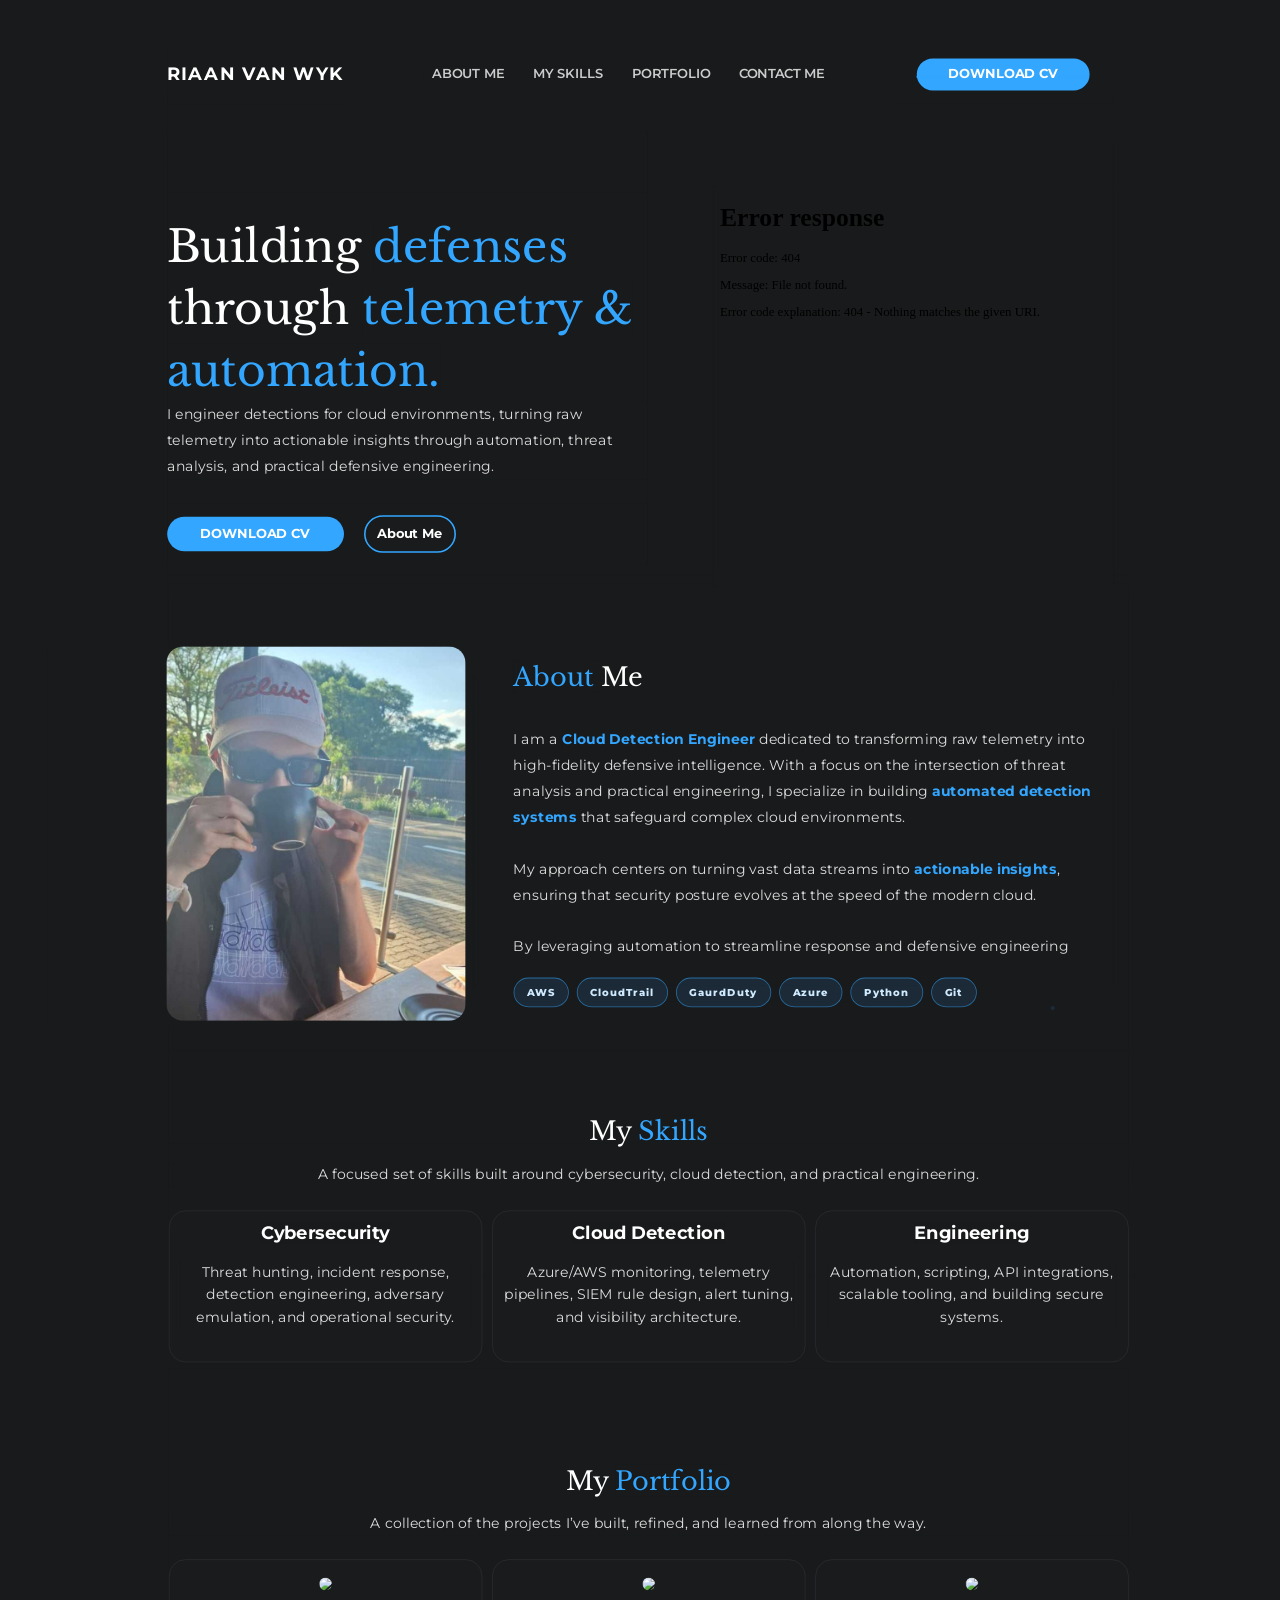
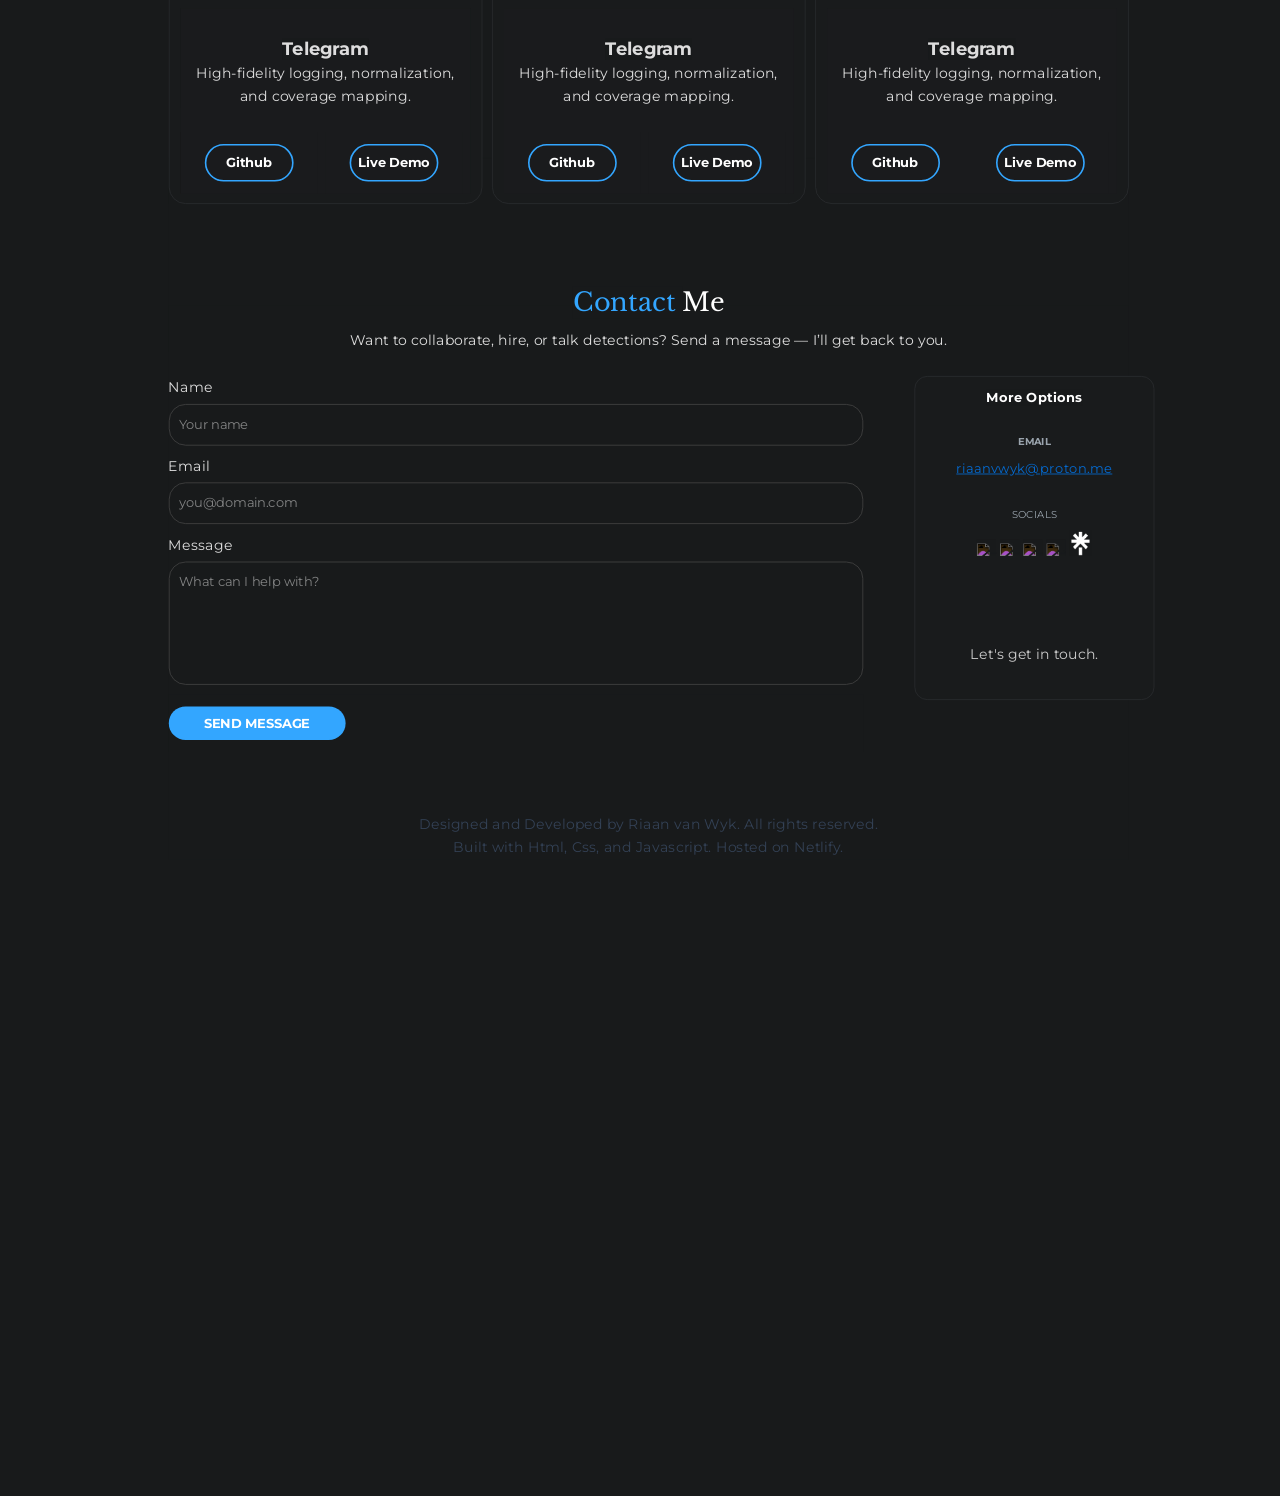
==== commit 56a842f2: "Update contact.html" ====
--- a/contact.html
+++ b/contact.html
@@ -1,4 +1,4 @@
-﻿<!DOCTYPE html>
+<!DOCTYPE html>
 <html lang="en-US" prefix="og: https://ogp.me/ns#">
 <meta name="viewport" content="width=device-width, initial-scale=1.0">
 
@@ -3904,18 +3904,18 @@
                           src="https://cdn-icons-png.flaticon.com/128/1051/1051326.png"
                           style="width:30px;">&nbsp&nbsp</a>
 
-                      <a onclick="insta()" class="dots" href="#"><img class='elementor-icons-css'
+                      <a onclick="insta()" class="dots btn-gh" href="#"><img class='elementor-icons-css'
                           src="https://cdn-icons-png.flaticon.com/128/717/717392.png" style="width:30px;">&nbsp&nbsp</a>
 
-                      <a onclick="linkedin()" class="dots" href="#"><img
+                      <a onclick="linkedin()" class="dots btn-gh" href="#"><img
                           class='elementor-icons-css' src="https://cdn-icons-png.flaticon.com/128/3536/3536569.png"
                           style="width:30px;">&nbsp&nbsp</a>
 
 
-                      <a onclick="x()" class="dots" href="#"><img class='elementor-icons-css'
+                      <a onclick="x()" class="dots btn-gh" href="#"><img class='elementor-icons-css'
                           src="https://cdn-icons-png.flaticon.com/128/5968/5968830.png" style="width:30px;">&nbsp.</a>
 
-                      <a onclick="linktree()" class="dot" href="#"><img class='elementor-icons-css'
+                      <a onclick="linktree()" class="dot btn-gh" href="#"><img class='elementor-icons-css'
                           src="./Screenshot 2026-05-01 101920.png" style="width:27px;"></a>
 
                       <p style="color:#ccc;background:transparent !important"><br><br><br>Let's get in touch.</p>
@@ -4280,4 +4280,4 @@
 
 </body>
 
-</html>+</html>
